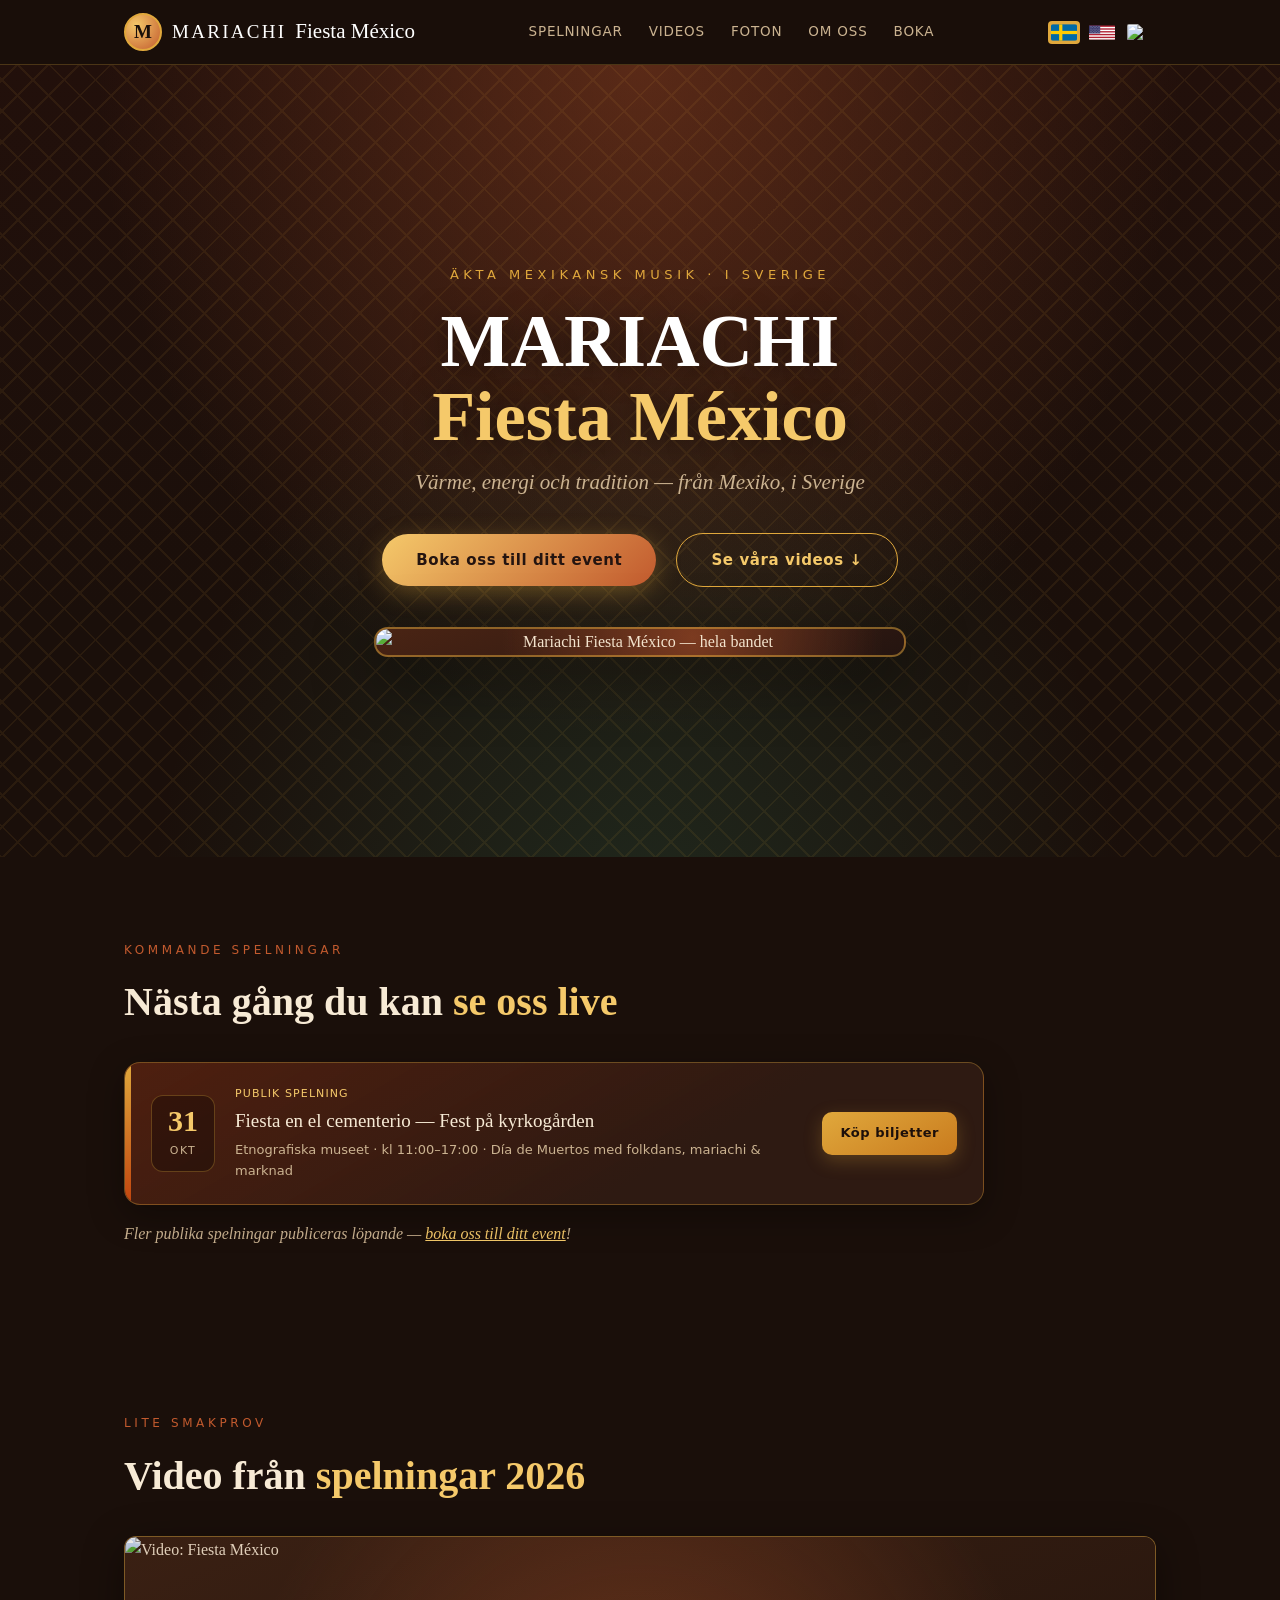
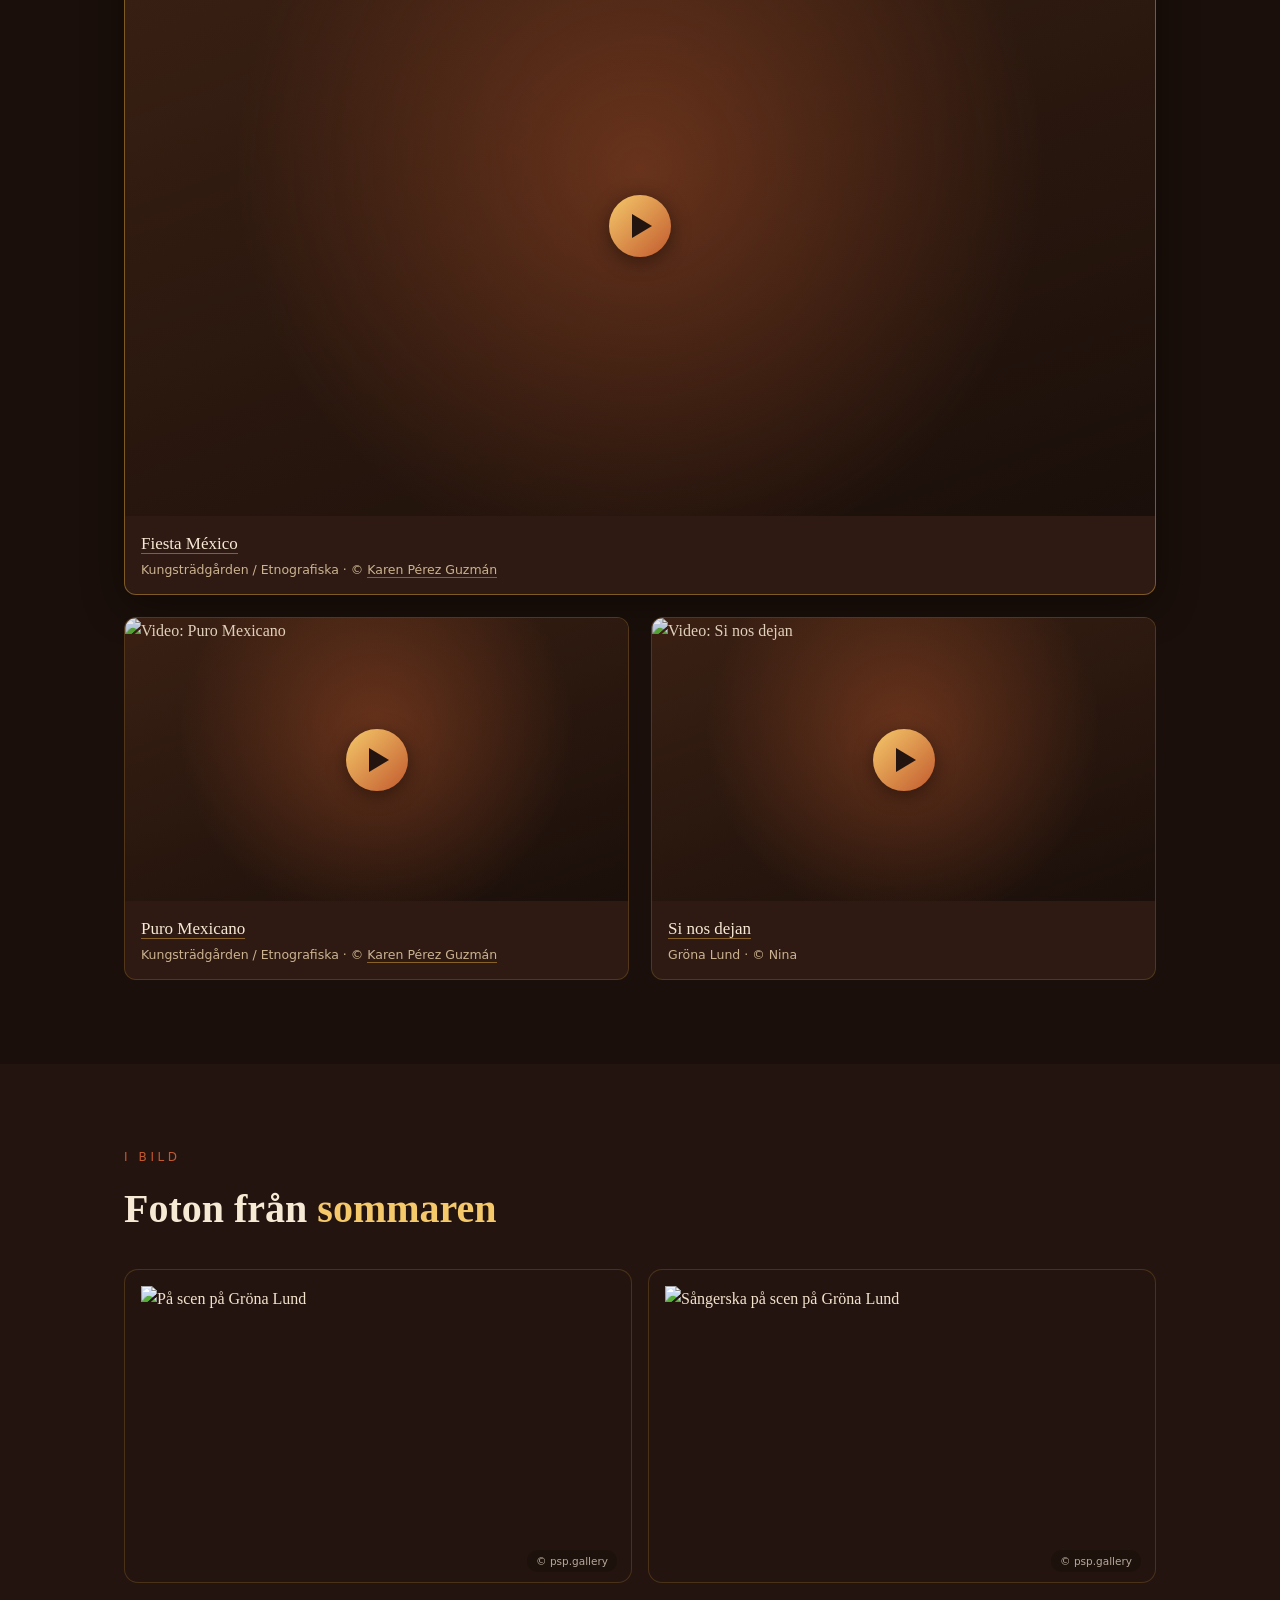
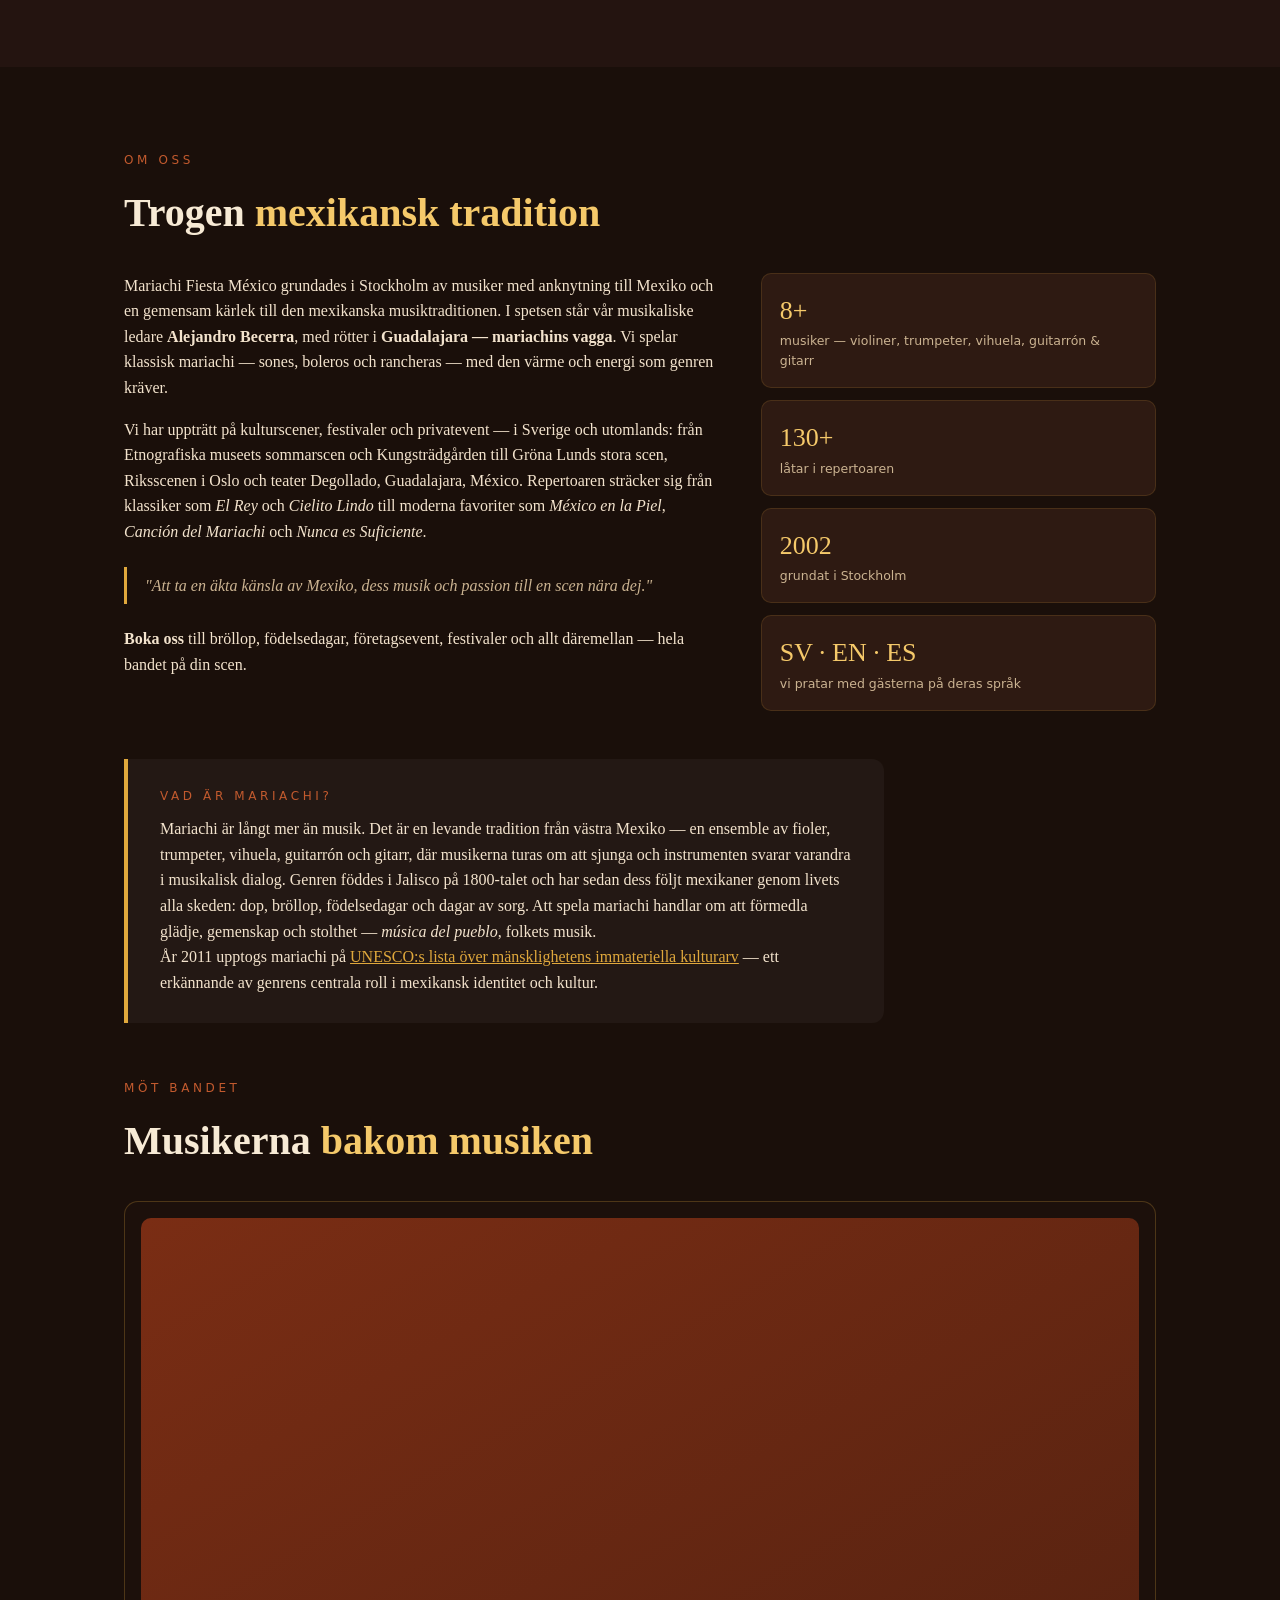
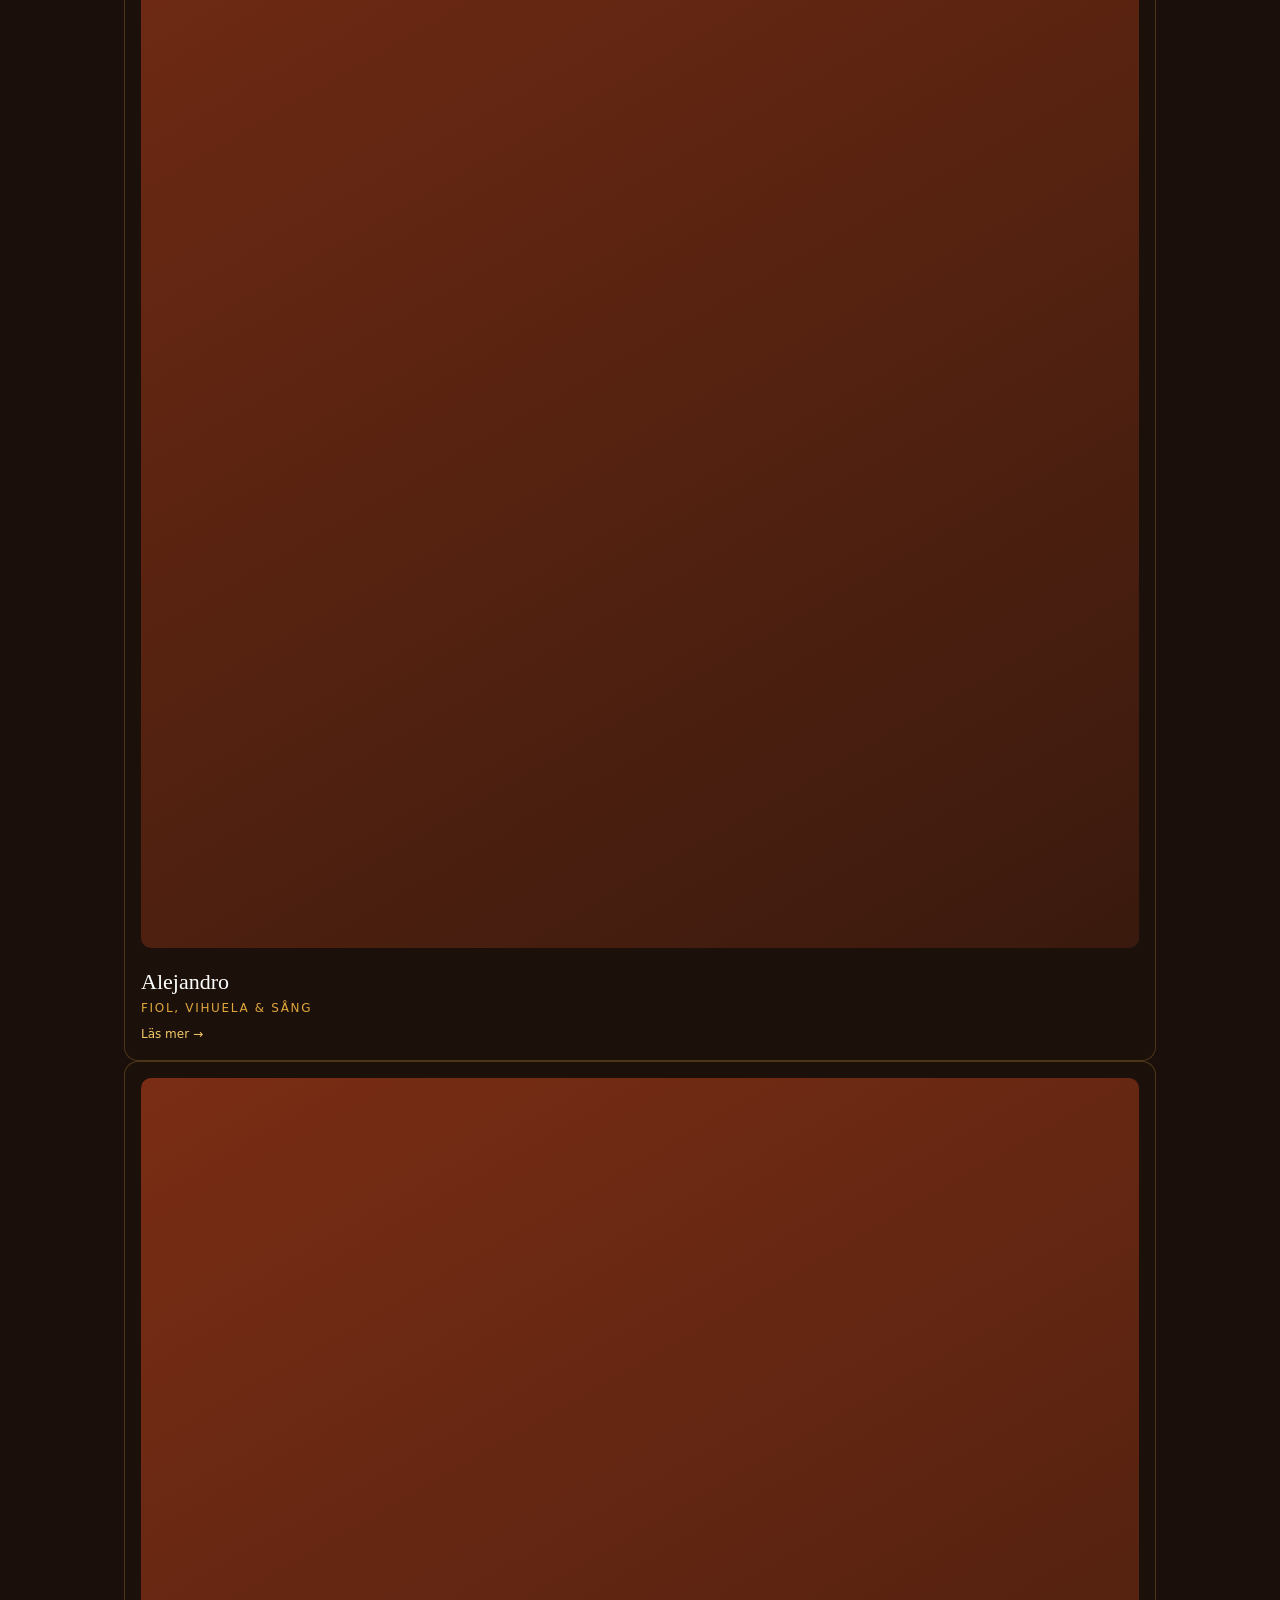
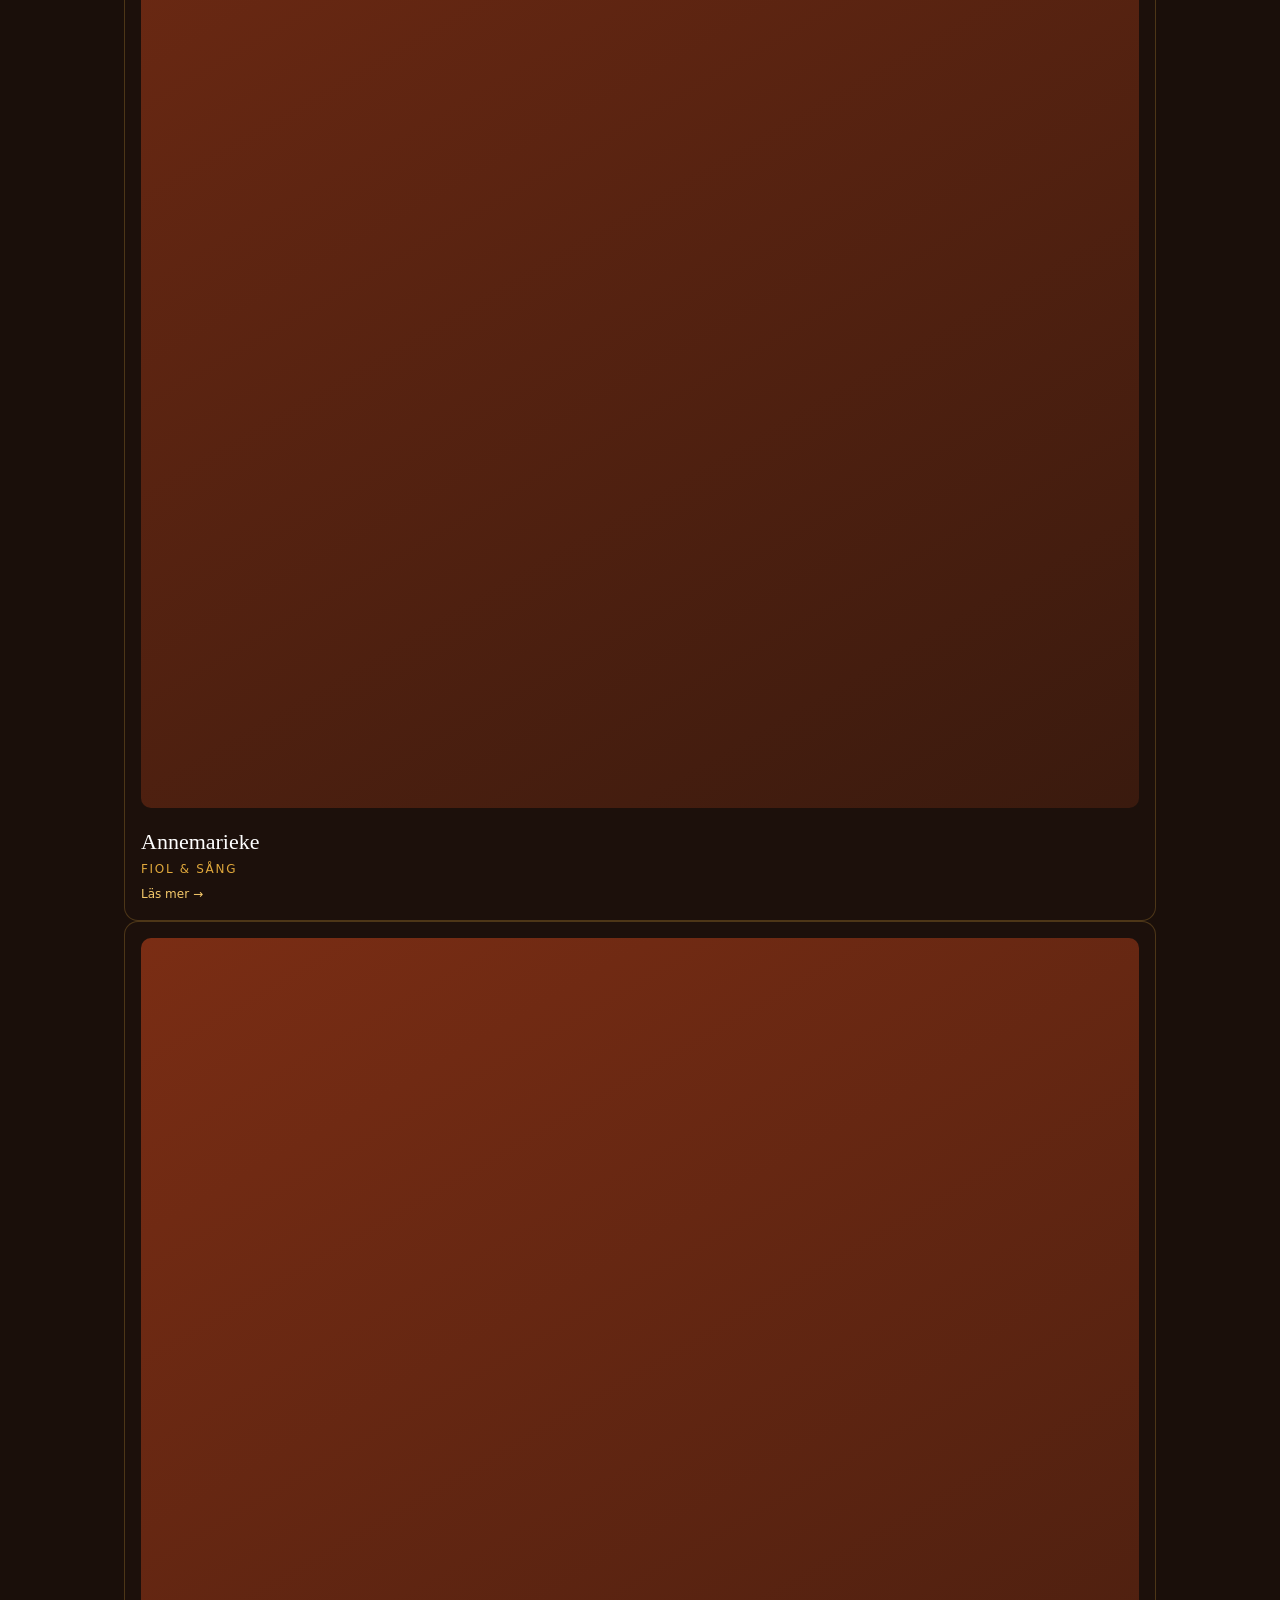
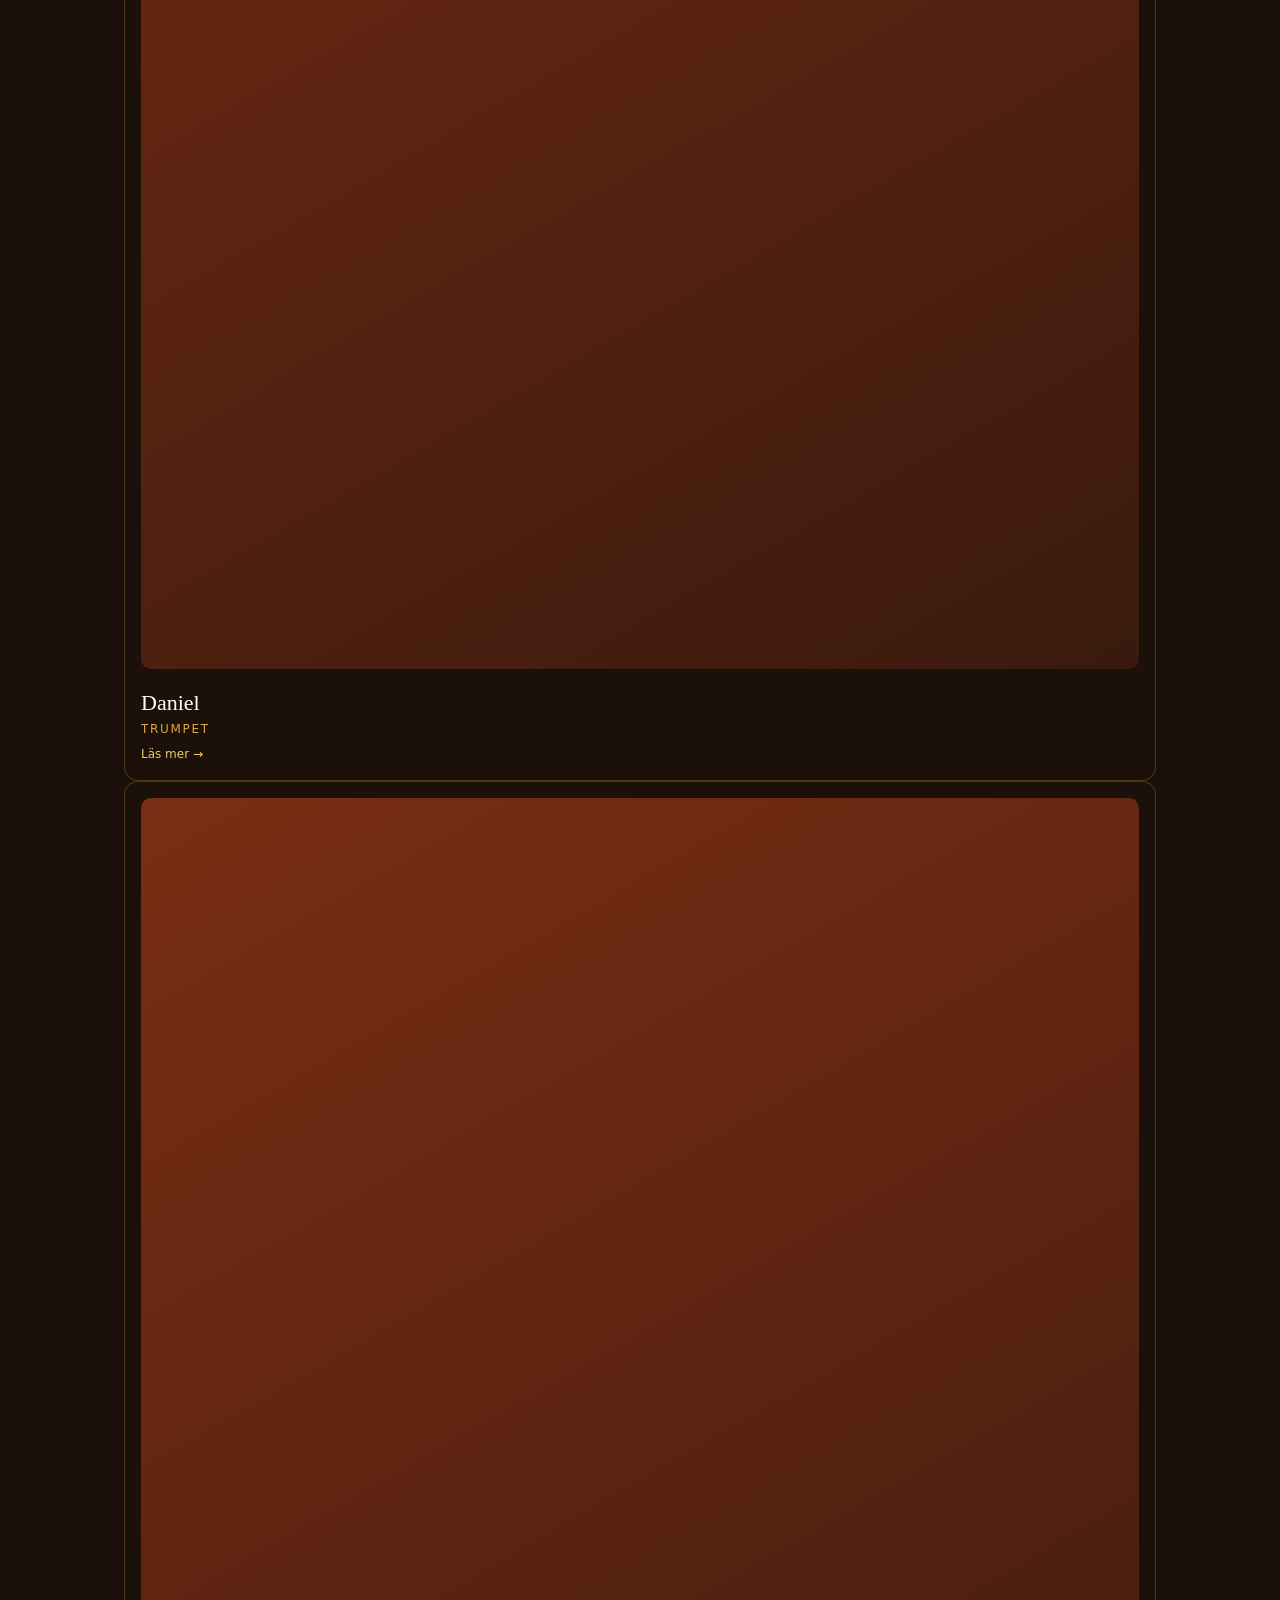
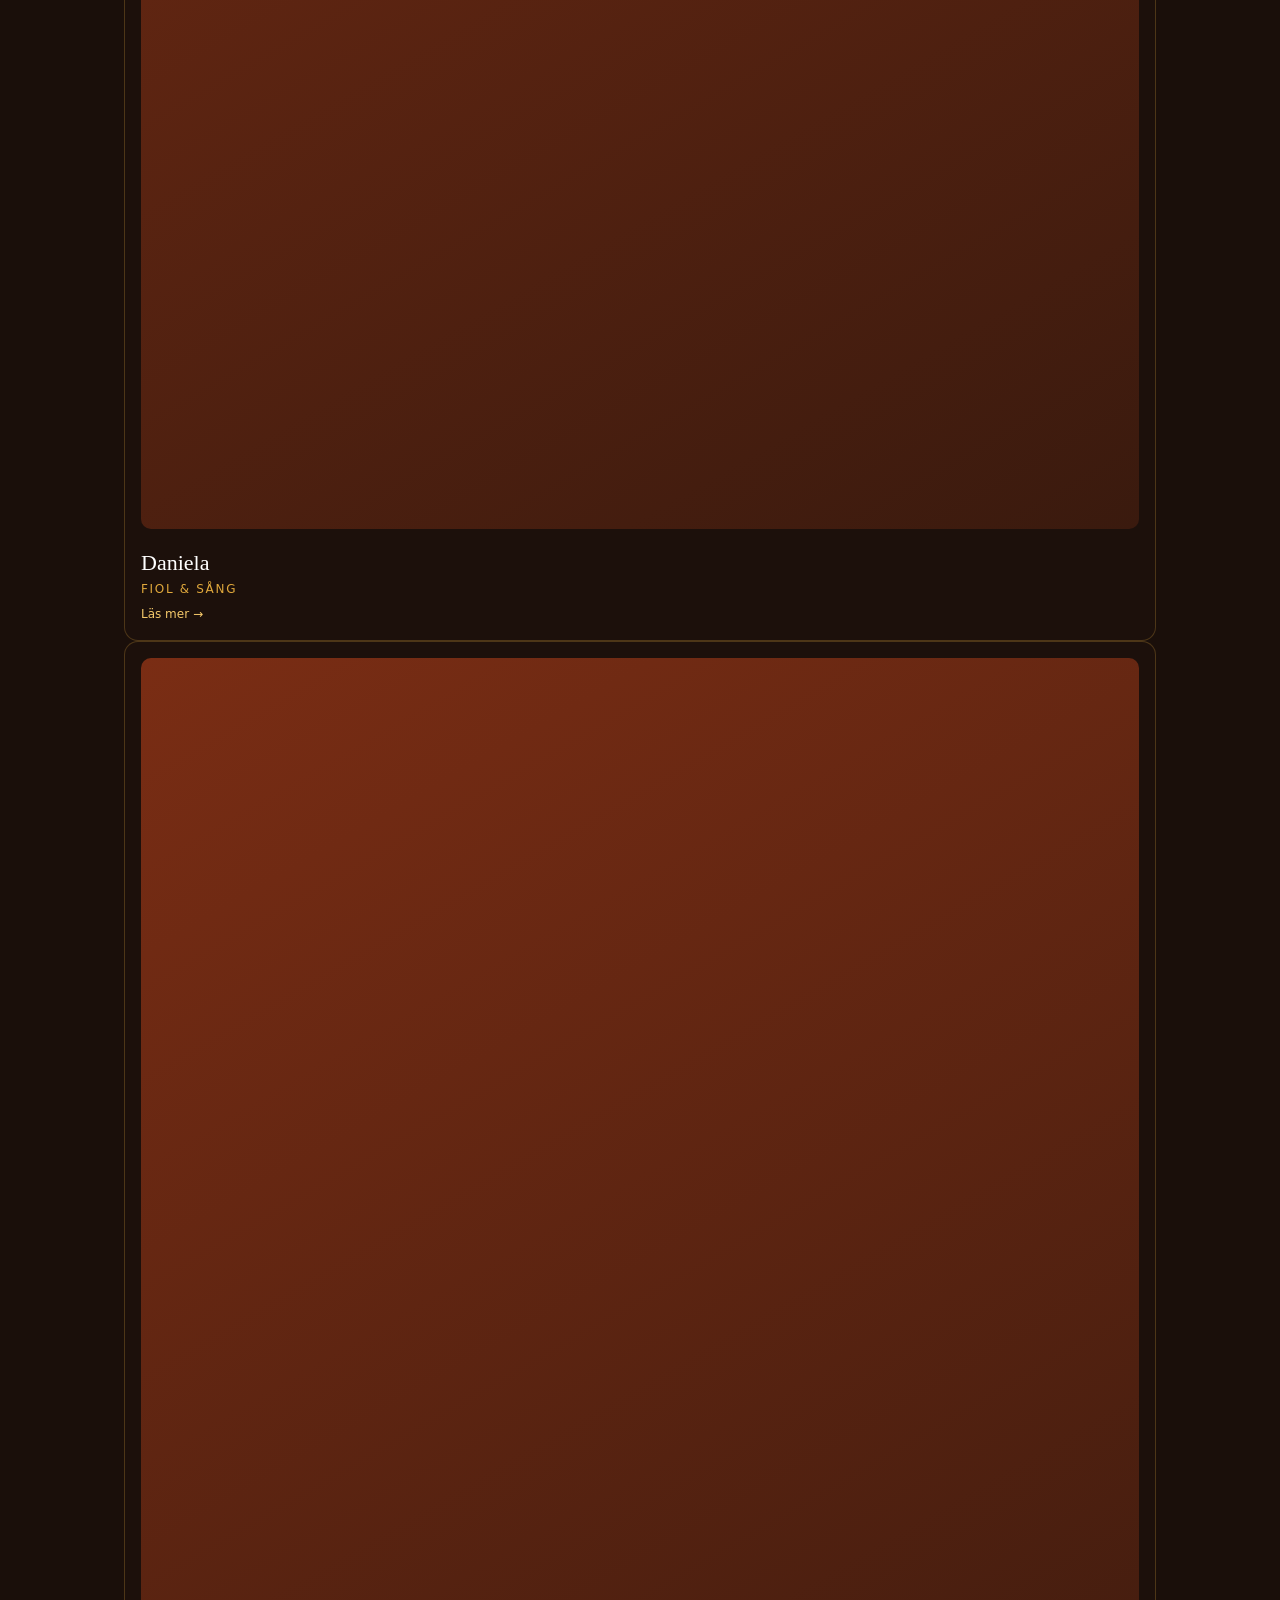
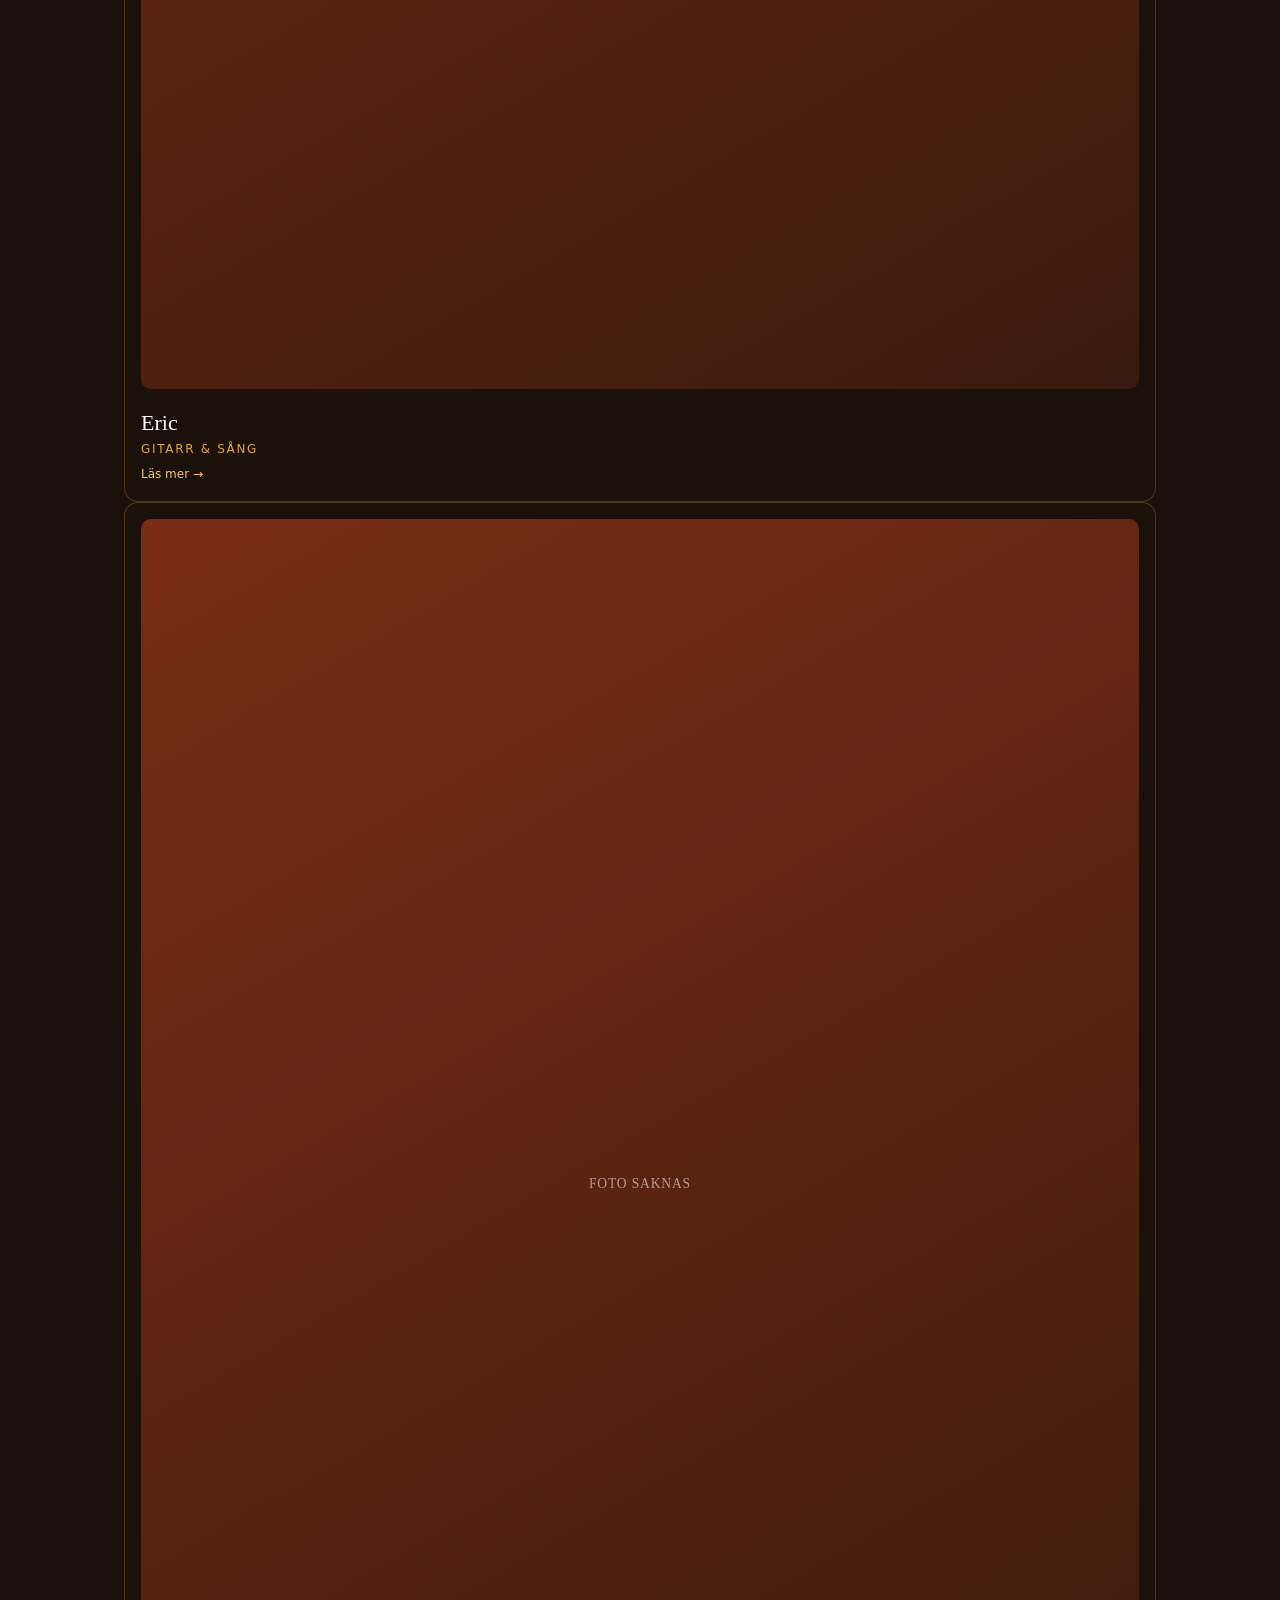
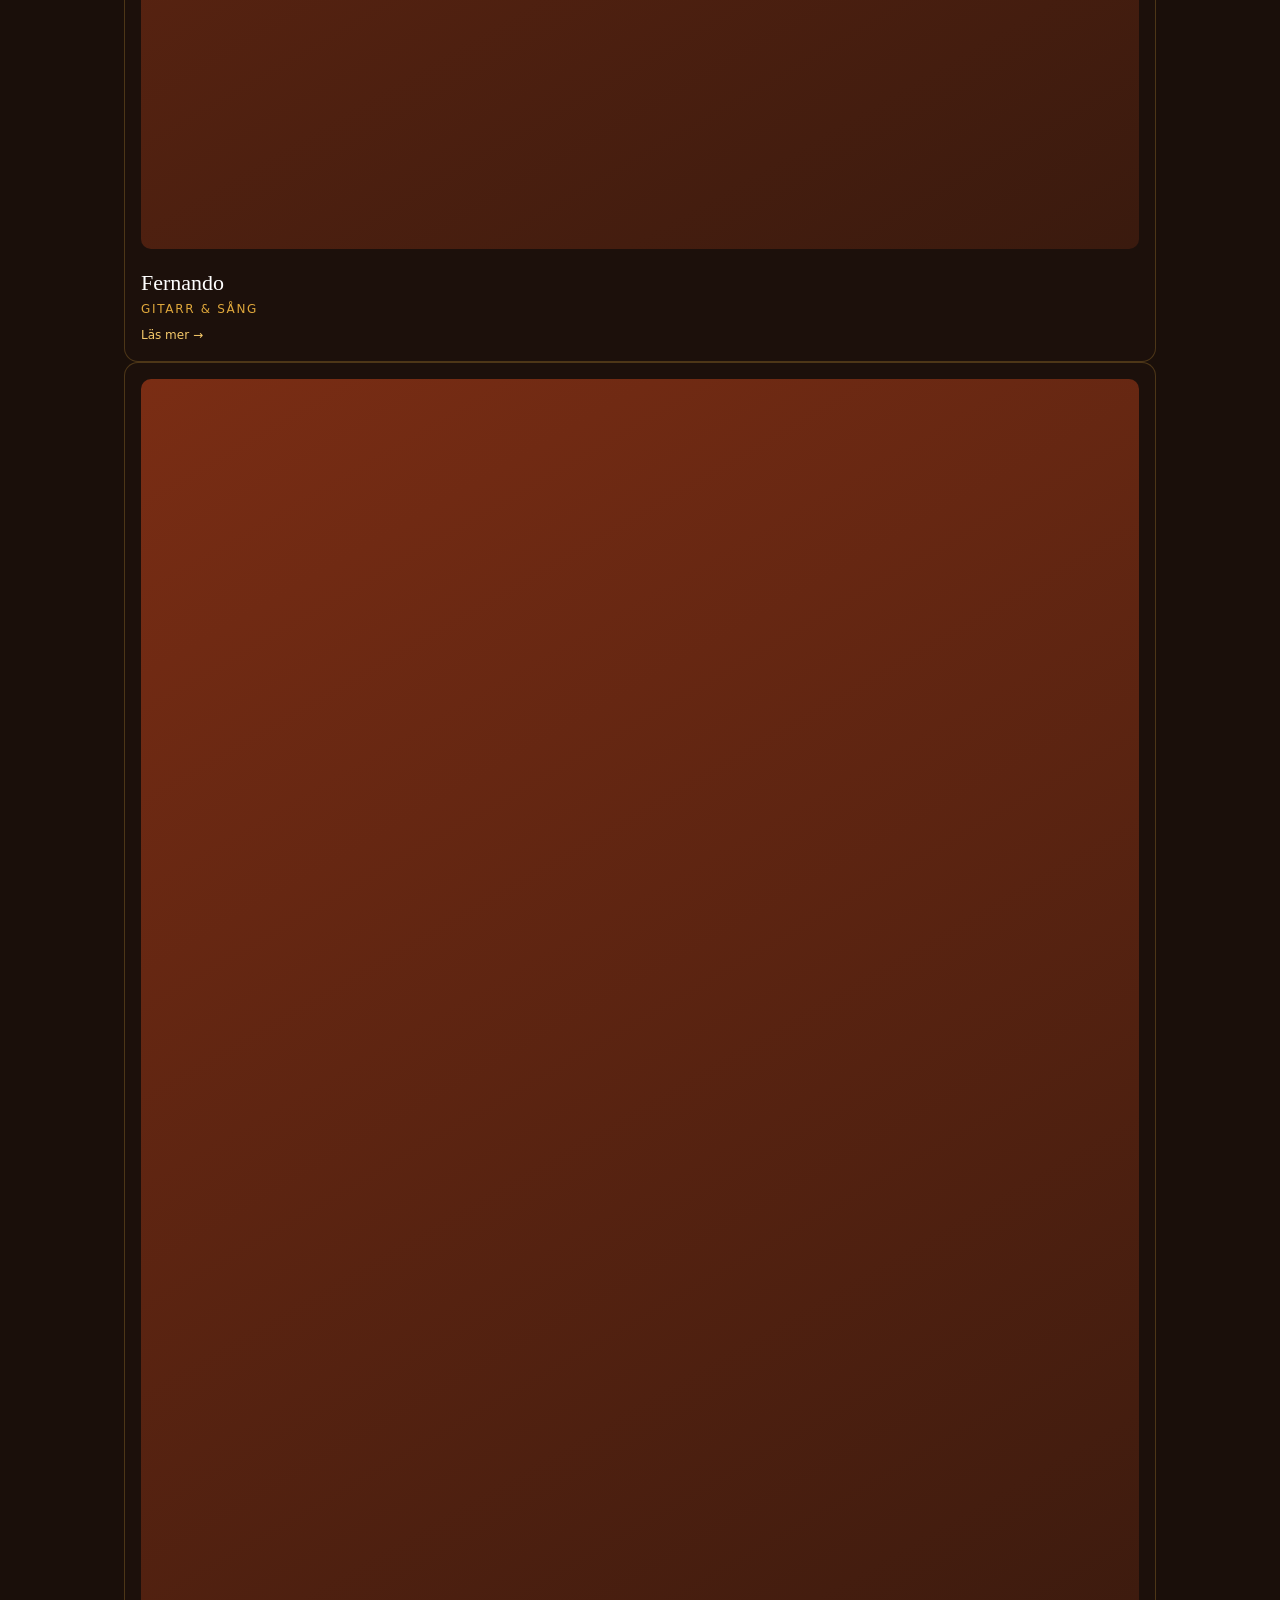
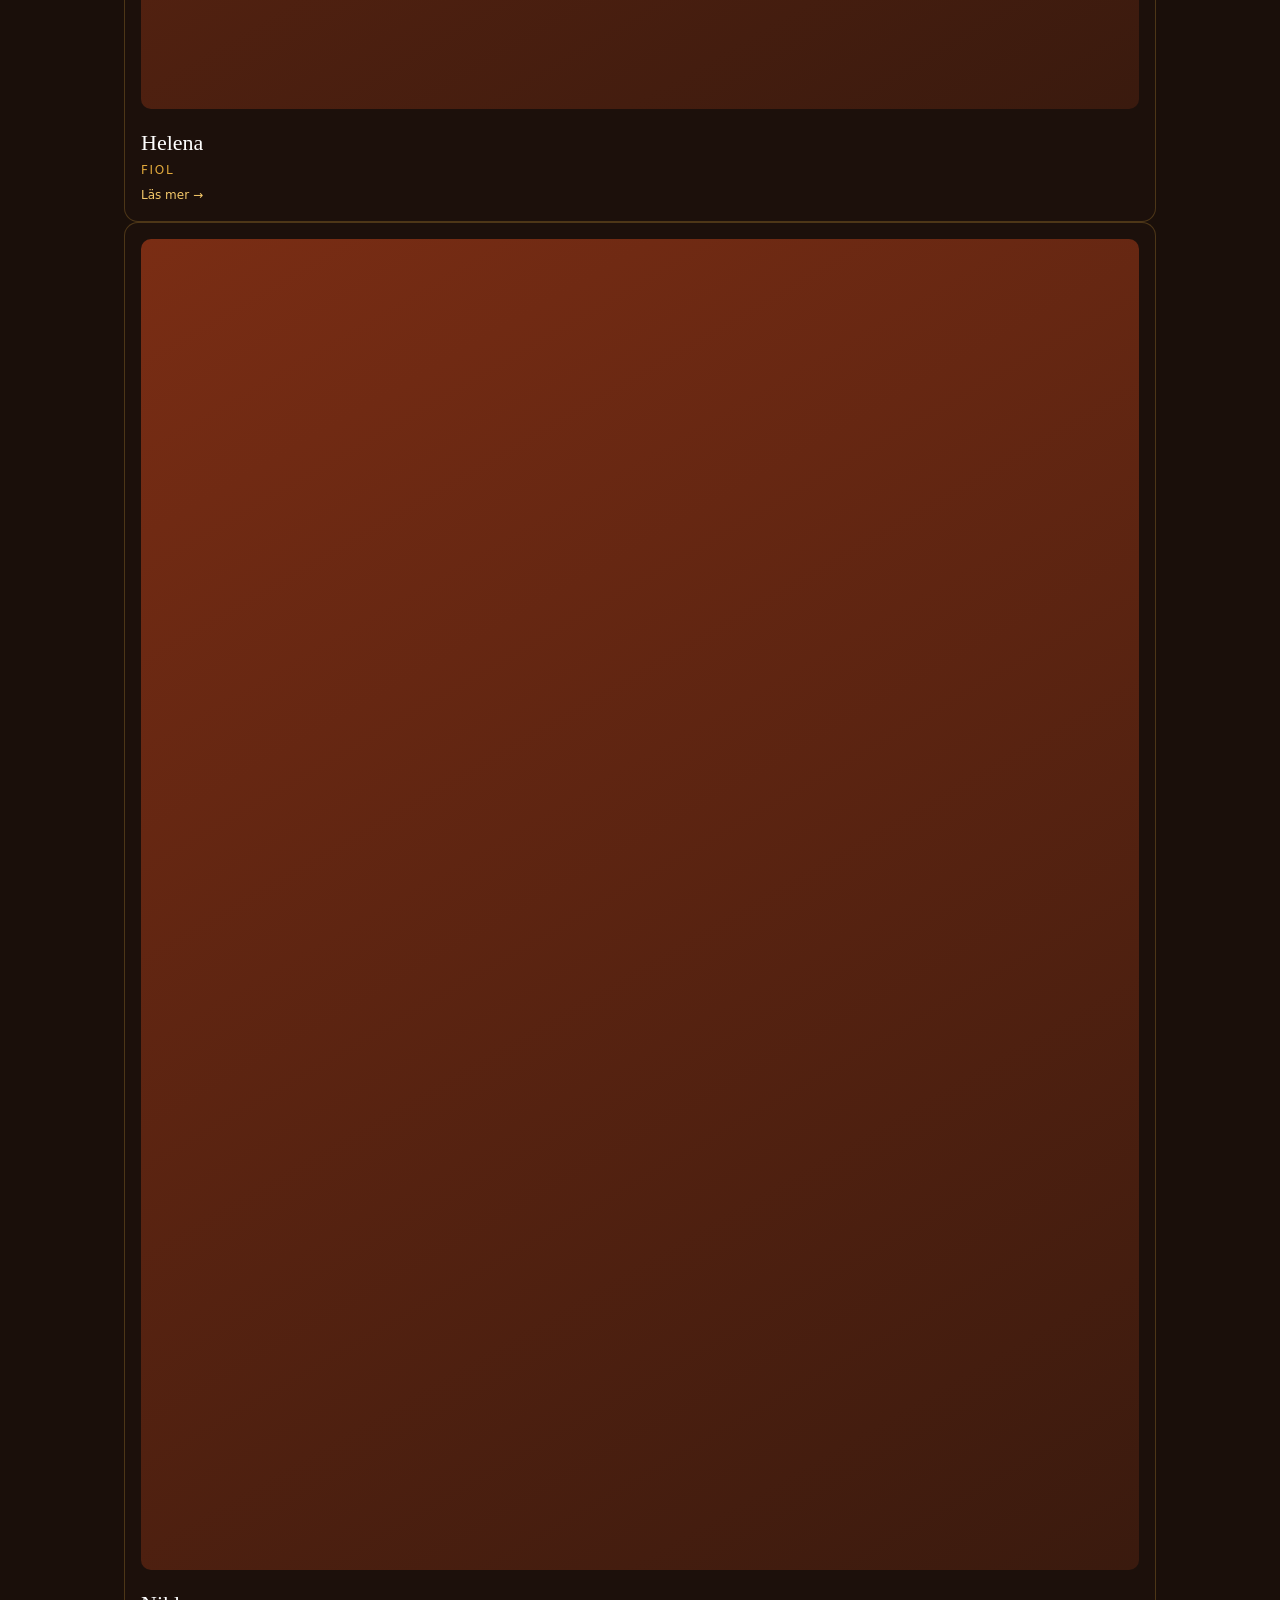
==== hybrid/index.html @ ab8d22fc "Add files via upload" ====
<!doctype html>
<html lang="sv">
<head>
<meta charset="UTF-8" />
<meta name="viewport" content="width=device-width, initial-scale=1.0" />
<title>Mariachi Fiesta México — Äkta mexikansk musik i Sverige</title>
<meta name="description" content="Mariachi Fiesta México — Stockholms mariachiband. Boka oss till bröllop, event och fest, eller se våra kommande spelningar." />
<link rel="stylesheet" href="style.css" />
</head>
<body>

<div class="topbar">
  <div class="maxw">
    <div class="brand">
      <!-- Riktig logga: Logo_Transparent.png (transparent bakgrund, bred) -->
      <img src="Logo_Transparent.png" alt="Mariachi Fiesta México" style="height:52px;" onerror="this.style.display='none';document.getElementById('brand-fallback').style.display='flex';" />
      <div id="brand-fallback" style="display:none;align-items:center;gap:10px;">
        <div class="brand-mark">M</div>
        <div class="brand-name">MARIACHI <b>Fiesta México</b></div>
      </div>
    </div>
    <nav>
      <a href="#spelningar" data-i18n="nav-gigs">Spelningar</a>
      <a href="#videos" data-i18n="nav-videos">Videos</a>
      <a href="#foton" data-i18n="nav-photos">Foton</a>
      <a href="#om-oss" data-i18n="nav-about">Om oss</a>
      <a href="#boka" data-i18n="nav-book">Boka</a>
    </nav>
    <div class="lang" style="gap:6px;" title="Svenska / English / Español">
      <span class="active" data-lang="sv" style="display:inline-flex;padding:3px;border-radius:4px;">
        <svg width="26" height="17" viewBox="0 0 1600 1000" style="border-radius:2px;display:block;"><rect width="1600" height="1000" fill="#006AA7"/><rect x="500" width="200" height="1000" fill="#FECC02"/><rect y="400" width="1600" height="200" fill="#FECC02"/></svg>
      </span><span data-lang="en" style="display:inline-flex;padding:3px;border-radius:4px;">
        <svg width="26" height="17" viewBox="0 0 1300 700" style="border-radius:2px;display:block;">
          <rect width="1300" height="700" fill="#B22234"/>
          <g fill="#fff"><rect y="70" width="1300" height="70"/><rect y="210" width="1300" height="70"/><rect y="350" width="1300" height="70"/><rect y="490" width="1300" height="70"/><rect y="630" width="1300" height="70"/></g>
          <rect width="560" height="400" fill="#3C3B6E"/>
          <g fill="#fff">
            <circle cx="60" cy="50" r="13"/><circle cx="140" cy="50" r="13"/><circle cx="220" cy="50" r="13"/><circle cx="300" cy="50" r="13"/><circle cx="380" cy="50" r="13"/><circle cx="460" cy="50" r="13"/><circle cx="540" cy="50" r="13"/>
            <circle cx="100" cy="110" r="13"/><circle cx="180" cy="110" r="13"/><circle cx="260" cy="110" r="13"/><circle cx="340" cy="110" r="13"/><circle cx="420" cy="110" r="13"/><circle cx="500" cy="110" r="13"/>
            <circle cx="60" cy="170" r="13"/><circle cx="140" cy="170" r="13"/><circle cx="220" cy="170" r="13"/><circle cx="300" cy="170" r="13"/><circle cx="380" cy="170" r="13"/><circle cx="460" cy="170" r="13"/><circle cx="540" cy="170" r="13"/>
            <circle cx="100" cy="230" r="13"/><circle cx="180" cy="230" r="13"/><circle cx="260" cy="230" r="13"/><circle cx="340" cy="230" r="13"/><circle cx="420" cy="230" r="13"/><circle cx="500" cy="230" r="13"/>
            <circle cx="60" cy="290" r="13"/><circle cx="140" cy="290" r="13"/><circle cx="220" cy="290" r="13"/><circle cx="300" cy="290" r="13"/><circle cx="380" cy="290" r="13"/><circle cx="460" cy="290" r="13"/><circle cx="540" cy="290" r="13"/>
            <circle cx="100" cy="350" r="13"/><circle cx="180" cy="350" r="13"/><circle cx="260" cy="350" r="13"/><circle cx="340" cy="350" r="13"/><circle cx="420" cy="350" r="13"/><circle cx="500" cy="350" r="13"/>
          </g>
        </svg>
      </span><span data-lang="es" style="display:inline-flex;padding:3px;border-radius:4px;">
        <img src="https://flagcdn.com/mx.svg" alt="Español" width="26" height="17" style="border-radius:2px;display:block;object-fit:cover;" />
      </span>
    </div>
  </div>
</div>



<header class="hero">
  <div class="hero-pattern"></div>
  <div class="hero-inner">
    <div class="hero-kicker" data-i18n="hero-kicker">Äkta mexikansk musik · i Sverige</div>
    <h1 style="line-height:1;">
      <img src="Logo_Transparent.png" alt="Mariachi Fiesta México" style="width:min(560px,90vw);height:auto;display:block;margin:0 auto;" onerror="this.style.display='none';document.getElementById('h1-fallback').style.display='block';" />
      <span id="h1-fallback" style="display:none;">MARIACHI<br /><em>Fiesta México</em></span>
    </h1>
    <p class="hero-sub" data-i18n="hero-sub">Värme, energi och tradition — från Mexiko, i Sverige</p>
    <a class="btn btn-primary" href="#boka" data-i18n="btn-book">Boka oss till ditt event</a>
    <a class="btn btn-ghost" href="#videos" data-i18n="btn-videos">Se våra videos ↓</a>
    <div class="hero-photo">
      <img src="Hero.jpg" alt="Mariachi Fiesta México — hela bandet" style="width:100%;height:auto;object-fit:contain;" />
    </div>
  </div>
</header>

<section id="spelningar">
  <div class="maxw">
    <div class="sec-kicker" data-i18n="gigs-kicker">Kommande spelningar</div>
    <h2 data-i18n="gigs-h2">Nästa gång du kan <em>se oss live</em></h2>

    <!-- Fallback: visas tills API-feeden (gigs.json) är på plats, och om den ej kan hämtas -->
    <div class="gig-list" id="gig-list-fallback">
      <div class="gig">
        <div class="gig-date"><b>31</b><span data-i18n="gig-month">OKT</span></div>
        <div class="gig-info">
          <div class="gig-tag" data-i18n="gig-tag">Publik spelning</div>
          <div class="t" data-i18n="gig-t">Fiesta en el cementerio — Fest på kyrkogården</div>
          <div class="d" data-i18n="gig-d">Etnografiska museet · kl 11:00–17:00 · Día de Muertos med folkdans, mariachi &amp; marknad</div>
        </div>
        <a class="gig-cta" href="https://www.etnografiskamuseet.se/kalendarium/program/de-dodas-dag2/2026-10-31/" target="_blank" rel="noopener" data-i18n="gig-tickets">Köp biljetter</a>
      </div>
      <div class="gig-empty" data-i18n="gig-empty">Fler publika spelningar publiceras löpande — <a href="#boka">boka oss till ditt event</a>!</div>
    </div>

    <!-- Renderas från gigs.json (Group Planner-API) när feeden finns -->
    <div class="gig-list" id="gig-list" style="display:none;"></div>

    <p id="gig-note" data-i18n="gig-note" style="display:none;"></p>
  </div>
</section>

<section id="videos">
  <div class="maxw">
    <div class="sec-kicker" data-i18n="videos-kicker">Lite smakprov</div>
    <h2 data-i18n="videos-h2">Video från <em>spelningar 2026</em></h2>
    <div class="video-grid">
      <div class="video-card video-hero">
        <a class="video-link" href="https://youtu.be/_LXjcF9zYGg" target="_blank" rel="noopener">
        <div class="video-thumb">
          <img src="https://i.ytimg.com/vi/_LXjcF9zYGg/maxresdefault.jpg" onerror="this.onerror=null;this.src='https://i.ytimg.com/vi/_LXjcF9zYGg/sddefault.jpg';" alt="Video: Fiesta México" />
          <div class="play-btn"></div>
        </div>
        </a>
        <div class="video-meta">
          <div class="t"><a href="https://youtu.be/_LXjcF9zYGg" target="_blank" rel="noopener" style="color:inherit;text-decoration:none;border-bottom:1px solid rgba(224,168,60,0.5);">Fiesta México</a></div>
          <div class="d" data-i18n="v1-d">Kungsträdgården / Etnografiska · © <a href="https://www.1-way-ticket.com/clients" target="_blank" rel="noopener" style="color:inherit;border-bottom:1px solid rgba(224,168,60,0.5);text-decoration:none;">Karen Pérez Guzmán</a></div>
        </div>
      </div>
      <div class="video-row">
      <div class="video-card">
        <a class="video-link" href="https://youtu.be/UukI89bmkYo" target="_blank" rel="noopener">
        <div class="video-thumb">
          <img src="https://i.ytimg.com/vi/UukI89bmkYo/maxresdefault.jpg" onerror="this.onerror=null;this.src='https://i.ytimg.com/vi/UukI89bmkYo/sddefault.jpg';" alt="Video: Puro Mexicano" />
          <div class="play-btn"></div>
        </div>
        </a>
        <div class="video-meta">
          <div class="t"><a href="https://youtu.be/UukI89bmkYo" target="_blank" rel="noopener" style="color:inherit;text-decoration:none;border-bottom:1px solid rgba(224,168,60,0.5);">Puro Mexicano</a></div>
          <div class="d" data-i18n="v2-d">Kungsträdgården / Etnografiska · © <a href="https://www.1-way-ticket.com/clients" target="_blank" rel="noopener" style="color:inherit;border-bottom:1px solid rgba(224,168,60,0.5);text-decoration:none;">Karen Pérez Guzmán</a></div>
        </div>
      </div>
      <div class="video-card">
        <a class="video-link" href="https://youtube.com/shorts/wAbfipdLSX0" target="_blank" rel="noopener">
        <div class="video-thumb">
          <img src="https://i.ytimg.com/vi/wAbfipdLSX0/maxresdefault.jpg" onerror="this.onerror=null;this.src='https://i.ytimg.com/vi/wAbfipdLSX0/sddefault.jpg';" alt="Video: Si nos dejan" />
          <div class="play-btn"></div>
        </div>
        </a>
        <div class="video-meta">
          <div class="t"><a href="https://youtube.com/shorts/wAbfipdLSX0" target="_blank" rel="noopener" style="color:inherit;text-decoration:none;border-bottom:1px solid rgba(224,168,60,0.5);">Si nos dejan</a></div>
          <div class="d" data-i18n="v3-d">Gröna Lund · © Nina</div>
        </div>
      </div>
      </div>
    </div>
  </div>
</section>

<section id="foton" class="alt-bg">
  <div class="maxw">
    <div class="sec-kicker" data-i18n="photos-kicker">I bild</div>
    <h2 data-i18n="photos-h2">Foton från <em>sommaren</em></h2>
    <div class="gallery" style="display:flex;flex-wrap:wrap;gap:16px;justify-content:center;align-items:stretch;">
      <div class="ph" style="position:relative;flex:1 1 320px;min-width:0;overflow:hidden;border-radius:14px;background:#241410;">
        <img src="grona-lund.jpg" alt="På scen på Gröna Lund" style="width:100%;height:100%;min-height:280px;object-fit:cover;display:block;" />
        <span class="credit">© psp.gallery</span>
      </div>
      <div class="ph" style="position:relative;flex:1 1 320px;min-width:0;overflow:hidden;border-radius:14px;background:#241410;">
        <img src="grona-lund2.jpg" alt="Sångerska på scen på Gröna Lund" style="width:100%;height:100%;min-height:280px;object-fit:cover;display:block;" />
        <span class="credit">© psp.gallery</span>
      </div>
    </div>
  </div>
</section>

<section id="om-oss">
  <div class="maxw">
    <div class="sec-kicker" data-i18n="about-kicker">Om oss</div>
    <h2 data-i18n="about-h2">Trogen <em>mexikansk tradition</em></h2>
    <div class="bio">
      <div>
        <p data-i18n="bio-p1">Mariachi Fiesta México grundades i Stockholm av musiker med anknytning till Mexiko och en gemensam kärlek till den mexikanska musiktraditionen. I spetsen står vår musikaliske ledare <b>Alejandro Becerra</b>, med rötter i <b>Guadalajara — mariachins vagga</b>. Vi spelar klassisk mariachi — sones, boleros och rancheras — med den värme och energi som genren kräver.</p>
        <p data-i18n="bio-p2">Vi har uppträtt på kulturscener, festivaler och privatevent — i Sverige och utomlands: från Etnografiska museets sommarscen och Kungsträdgården till Gröna Lunds stora scen, Riksscenen i Oslo och teater Degollado, Guadalajara, México. Repertoaren sträcker sig från klassiker som <i>El Rey</i> och <i>Cielito Lindo</i> till moderna favoriter som <i>México en la Piel</i>, <i>Canción del Mariachi</i> och <i>Nunca es Suficiente</i>.</p>
        <div class="quote" data-i18n="quote">"Att ta en äkta känsla av Mexiko, dess musik och passion till en scen nära dej."</div>
        <p data-i18n="bio-p3"><b>Boka oss</b> till bröllop, födelsedagar, företagsevent, festivaler och allt däremellan — hela bandet på din scen.</p>
      </div>
      <div class="bio-facts">
        <div class="fact"><div class="n">8+</div><div class="l" data-i18n="fact-1">musiker — violiner, trumpeter, vihuela, guitarrón & gitarr</div></div>
        <div class="fact"><div class="n">130+</div><div class="l" data-i18n="fact-2">låtar i repertoaren</div></div>
        <div class="fact"><div class="n">2002</div><div class="l" data-i18n="fact-3">grundat i Stockholm</div></div>
        <div class="fact"><div class="n">SV · EN · ES</div><div class="l" data-i18n="fact-4">vi pratar med gästerna på deras språk</div></div>
      </div>
    </div>

    <div style="margin-top:48px;padding:28px 32px;border-left:4px solid var(--gold);background:rgba(255,255,255,.04);border-radius:0 12px 12px 0;max-width:760px;">
      <div class="sec-kicker" data-i18n="genre-kicker">Vad är mariachi?</div>
      <p data-i18n="genre-p1">Mariachi är långt mer än musik. Det är en levande tradition från västra Mexiko — en ensemble av fioler, trumpeter, vihuela, guitarrón och gitarr, där musikerna turas om att sjunga och instrumenten svarar varandra i musikalisk dialog. Genren föddes i Jalisco på 1800-talet och har sedan dess följt mexikaner genom livets alla skeden: dop, bröllop, födelsedagar och dagar av sorg. Att spela mariachi handlar om att förmedla glädje, gemenskap och stolthet — <i>música del pueblo</i>, folkets musik.</p>
      <p data-i18n="genre-p2">År 2011 upptogs mariachi på <a href="https://ich.unesco.org/en/RL/mariachi-string-music-song-and-trumpet-00599" target="_blank" rel="noopener" style="color:var(--gold);text-decoration:underline;">UNESCO:s lista över mänsklighetens immateriella kulturarv</a> — ett erkännande av genrens centrala roll i mexikansk identitet och kultur.</p>
    </div>

    <div class="sec-kicker" data-i18n="band-kicker" style="margin-top:56px;">Möt bandet</div>
    <h2 data-i18n="band-h2">Musikerna <em>bakom musiken</em></h2>
          <div class="member-card">
        <a href="medlem.html?n=alejandro" style="text-decoration:none;color:inherit;display:block;">
        <div class="member-photo">
          <img src="Alejandro.jpg" alt="Alejandro — fiol, vihuela och sång" loading="lazy" onerror="this.replaceWith(Object.assign(document.createElement('div'),{className:'member-ph',style:'aspect-ratio:3/4;background:linear-gradient(150deg,#7a2d14,#3a1a0e);'}));" />
        </div>        </a>
        <a href="medlem.html?n=alejandro" style="text-decoration:none;color:inherit;">
          <div class="member-name">Alejandro</div>
          <div class="member-role" data-i18n="m-alejandro-role">Fiol, vihuela &amp; sång</div>
          <div style="font-family:system-ui,sans-serif;font-size:12px;color:var(--gold-bright);margin-top:6px;" data-i18n="member-more">Läs mer →</div>
        </a>
      </div>
      <div class="member-card">
        <a href="medlem.html?n=annemarieke" style="text-decoration:none;color:inherit;display:block;">
        <div class="member-photo">
          <img src="Annemarieke.jpg" alt="Annemarieke" loading="lazy" onerror="this.replaceWith(Object.assign(document.createElement('div'),{className:'member-ph',style:'aspect-ratio:3/4;background:linear-gradient(150deg,#7a2d14,#3a1a0e);'}));" />
        </div>        </a>
        <a href="medlem.html?n=annemarieke" style="text-decoration:none;color:inherit;">
          <div class="member-name">Annemarieke</div>
          <div class="member-role" data-i18n="m-annemarieke-role">Fiol &amp; sång</div>
          <div style="font-family:system-ui,sans-serif;font-size:12px;color:var(--gold-bright);margin-top:6px;" data-i18n="member-more">Läs mer →</div>
        </a>
      </div>
      <div class="member-card">
        <a href="medlem.html?n=daniel" style="text-decoration:none;color:inherit;display:block;">
        <div class="member-photo">
          <img src="Daniel.jpg" alt="Daniel — guitarrón" loading="lazy" onerror="this.replaceWith(Object.assign(document.createElement('div'),{className:'member-ph',style:'aspect-ratio:3/4;background:linear-gradient(150deg,#7a2d14,#3a1a0e);'}));" />
        </div>        </a>
        <a href="medlem.html?n=daniel" style="text-decoration:none;color:inherit;">
          <div class="member-name">Daniel</div>
          <div class="member-role" data-i18n="m-daniel-role">Trumpet</div>
          <div style="font-family:system-ui,sans-serif;font-size:12px;color:var(--gold-bright);margin-top:6px;" data-i18n="member-more">Läs mer →</div>
        </a>
      </div>
      <div class="member-card">
        <a href="medlem.html?n=daniela" style="text-decoration:none;color:inherit;display:block;">
        <div class="member-photo">
          <img src="Daniela.jpg" alt="Daniela" loading="lazy" onerror="this.replaceWith(Object.assign(document.createElement('div'),{className:'member-ph',style:'aspect-ratio:3/4;background:linear-gradient(150deg,#7a2d14,#3a1a0e);'}));" />
        </div>        </a>
        <a href="medlem.html?n=daniela" style="text-decoration:none;color:inherit;">
          <div class="member-name">Daniela</div>
          <div class="member-role" data-i18n="m-daniela-role">Fiol &amp; sång</div>
          <div style="font-family:system-ui,sans-serif;font-size:12px;color:var(--gold-bright);margin-top:6px;" data-i18n="member-more">Läs mer →</div>
        </a>
      </div>
      <div class="member-card">
        <a href="medlem.html?n=eric" style="text-decoration:none;color:inherit;display:block;">
        <div class="member-photo">
          <img src="Eric.jpg" alt="Eric" loading="lazy" onerror="this.replaceWith(Object.assign(document.createElement('div'),{className:'member-ph',style:'aspect-ratio:3/4;background:linear-gradient(150deg,#7a2d14,#3a1a0e);'}));" />
        </div>        </a>
        <a href="medlem.html?n=eric" style="text-decoration:none;color:inherit;">
          <div class="member-name">Eric</div>
          <div class="member-role" data-i18n="m-eric-role">Gitarr &amp; sång</div>
          <div style="font-family:system-ui,sans-serif;font-size:12px;color:var(--gold-bright);margin-top:6px;" data-i18n="member-more">Läs mer →</div>
        </a>
      </div>
      <div class="member-card">
        <a href="medlem.html?n=fernando" style="text-decoration:none;color:inherit;display:block;">
        <div class="member-photo">
          <div class="member-ph" style="aspect-ratio:3/4;background:linear-gradient(150deg,#7a2d14,#3a1a0e);display:flex;align-items:center;justify-content:center;">
            <span style="color:rgba(255,255,255,.55);font-size:.85rem;letter-spacing:.06em;text-transform:uppercase;" data-i18n="m-fernando-photo">foto saknas</span>
          </div>
        </div>        </a>
        <a href="medlem.html?n=fernando" style="text-decoration:none;color:inherit;">
          <div class="member-name">Fernando</div>
          <div class="member-role" data-i18n="m-fernando-role">Gitarr &amp; sång</div>
          <div style="font-family:system-ui,sans-serif;font-size:12px;color:var(--gold-bright);margin-top:6px;" data-i18n="member-more">Läs mer →</div>
        </a>
      </div>
      <div class="member-card">
        <a href="medlem.html?n=helena" style="text-decoration:none;color:inherit;display:block;">
        <div class="member-photo">
          <img src="Helena.jpg" alt="Helena" loading="lazy" onerror="this.replaceWith(Object.assign(document.createElement('div'),{className:'member-ph',style:'aspect-ratio:3/4;background:linear-gradient(150deg,#7a2d14,#3a1a0e);'}));" />
        </div>        </a>
        <a href="medlem.html?n=helena" style="text-decoration:none;color:inherit;">
          <div class="member-name">Helena</div>
          <div class="member-role" data-i18n="m-helena-role">Fiol</div>
          <div style="font-family:system-ui,sans-serif;font-size:12px;color:var(--gold-bright);margin-top:6px;" data-i18n="member-more">Läs mer →</div>
        </a>
      </div>
      <div class="member-card">
        <a href="medlem.html?n=niklas" style="text-decoration:none;color:inherit;display:block;">
        <div class="member-photo">
          <img src="Niklas.jpg" alt="Niklas" loading="lazy" style="transform:translateY(-8%) scale(1.15);" onerror="this.replaceWith(Object.assign(document.createElement('div'),{className:'member-ph',style:'aspect-ratio:3/4;background:linear-gradient(150deg,#7a2d14,#3a1a0e);'}));" />
        </div>        </a>
        <a href="medlem.html?n=niklas" style="text-decoration:none;color:inherit;">
          <div class="member-name">Niklas</div>
          <div class="member-role" data-i18n="m-niklas-role">Guitarrón</div>
          <div style="font-family:system-ui,sans-serif;font-size:12px;color:var(--gold-bright);margin-top:6px;" data-i18n="member-more">Läs mer →</div>
        </a>
      </div>
      <div class="member-card">
        <a href="medlem.html?n=ola" style="text-decoration:none;color:inherit;display:block;">
        <div class="member-photo">
          <img src="Ola.jpg" alt="Ola — trumpet och sång" loading="lazy" onerror="this.replaceWith(Object.assign(document.createElement('div'),{className:'member-ph',style:'aspect-ratio:3/4;background:linear-gradient(150deg,#7a2d14,#3a1a0e);'}));" />
        </div>        </a>
        <a href="medlem.html?n=ola" style="text-decoration:none;color:inherit;">
          <div class="member-name">Ola</div>
          <div class="member-role" data-i18n="m-ola-role">Trumpet &amp; sång</div>
          <div style="font-family:system-ui,sans-serif;font-size:12px;color:var(--gold-bright);margin-top:6px;" data-i18n="member-more">Läs mer →</div>
        </a>
      </div>
      <div class="member-card">
        <a href="medlem.html?n=sebastian" style="text-decoration:none;color:inherit;display:block;">
        <div class="member-photo">
          <img src="Sebastian.jpg" alt="Sebastian" loading="lazy" style="object-position:50% 0%;" onerror="this.replaceWith(Object.assign(document.createElement('div'),{className:'member-ph',style:'aspect-ratio:3/4;background:linear-gradient(150deg,#7a2d14,#3a1a0e);'}));" />
        </div>        </a>
        <a href="medlem.html?n=sebastian" style="text-decoration:none;color:inherit;">
          <div class="member-name">Sebastian</div>
          <div class="member-role" data-i18n="m-sebastian-role">Vihuela &amp; sång</div>
          <div style="font-family:system-ui,sans-serif;font-size:12px;color:var(--gold-bright);margin-top:6px;" data-i18n="member-more">Läs mer →</div>
        </a>
      </div>
      <div class="member-card">
        <a href="medlem.html?n=sigrid" style="text-decoration:none;color:inherit;display:block;">
        <div class="member-photo">
          <img src="Sigrid.jpg" alt="Sigrid" loading="lazy" style="transform-origin:50% 100%;transform:scale(1.12);" onerror="this.replaceWith(Object.assign(document.createElement('div'),{className:'member-ph',style:'aspect-ratio:3/4;background:linear-gradient(150deg,#7a2d14,#3a1a0e);'}));" />
        </div>        </a>
        <a href="medlem.html?n=sigrid" style="text-decoration:none;color:inherit;">
          <div class="member-name">Sigrid</div>
          <div class="member-role" data-i18n="m-sigrid-role">Fiol</div>
          <div style="font-family:system-ui,sans-serif;font-size:12px;color:var(--gold-bright);margin-top:6px;" data-i18n="member-more">Läs mer →</div>
        </a>
      </div>
      <div class="member-card">
        <a href="medlem.html?n=simone" style="text-decoration:none;color:inherit;display:block;">
        <div class="member-photo">
          <img src="Simone.jpg" alt="Simone" loading="lazy" onerror="this.replaceWith(Object.assign(document.createElement('div'),{className:'member-ph',style:'aspect-ratio:3/4;background:linear-gradient(150deg,#7a2d14,#3a1a0e);'}));" />
        </div>        </a>
        <a href="medlem.html?n=simone" style="text-decoration:none;color:inherit;">
          <div class="member-name">Simone</div>
          <div class="member-role" data-i18n="m-simone-role">Fiol</div>
          <div style="font-family:system-ui,sans-serif;font-size:12px;color:var(--gold-bright);margin-top:6px;" data-i18n="member-more">Läs mer →</div>
        </a>
      </div>
    <!-- Fler medlemmar läggs här när foton kommer -->
  </div>
</section>

<section id="boka" class="alt-bg">
  <div class="maxw book">
    <div class="sec-kicker" data-i18n="book-kicker">Boka oss</div>
    <h2 data-i18n="book-h2">Redo för <em>ert event?</em></h2>
    <div class="book-box">
      <h3 data-i18n="book-h3">Snabbt, enkelt och säkert</h3>
      <p data-i18n="book-p">Skicka en förfrågan — vi återkommer med bekräftelse, tillgänglighet och detaljer.</p>
      <p style="font-family:system-ui,sans-serif;font-size:12.5px;color:rgba(203,179,145,0.7);margin-bottom:18px;" data-i18n="book-chips-label">Vi spelar bland annat på:</p>
      <div class="chips">
        <span class="chip" data-i18n="chip-1">💒 Bröllop</span>
        <span class="chip" data-i18n="chip-2">🎉 Företagsevent</span>
        <span class="chip" data-i18n="chip-3">🎂 Födelsedagar</span>
        <span class="chip" data-i18n="chip-4">🎪 Festivaler</span>
        <span class="chip" data-i18n="chip-5">🎭 Kulturarrangemang</span>
      </div>
      <a class="btn btn-primary" href="mailto:info@mariachi.se" data-i18n="book-btn">📩 Skicka bokningsförfrågan</a>
      <div class="gdpr-note" data-i18n="gdpr">🔒 Vi använder dina uppgifter (namn, e-post och telefon) endast för att planera din bokning. Vi delar aldrig dina uppgifter med tredje part och använder dem inte för marknadsföring.</div>
    </div>
  </div>
</section>

<footer>
  <div class="maxw foot">
    <div class="brand">
      <img src="Logo_Transparent.png" alt="Mariachi Fiesta México" style="height:46px;" onerror="this.style.display='none';this.nextElementSibling.style.display='flex';" />
      <div style="display:none;align-items:center;gap:10px;">
        <div class="brand-mark">M</div>
        <div class="brand-name">MARIACHI <b>Fiesta México</b></div>
      </div>
    </div>
    <div class="socials">
      <a class="social" href="https://www.facebook.com/search/top?q=mariachi%20fiesta%20m%C3%A9xico" target="_blank" rel="noopener" title="Facebook — Mariachi Fiesta México">
        <svg width="16" height="16" viewBox="0 0 24 24" fill="currentColor"><path d="M13.5 21v-7h2.4l.4-3h-2.8V9.1c0-.9.3-1.5 1.6-1.5h1.3V4.9c-.2 0-1-.1-1.9-.1-1.9 0-3.2 1.2-3.2 3.3V11H8.5v3h2.8v7h2.2z"/></svg>
      </a>
      <a class="social" href="https://www.instagram.com/fiestamexico/" target="_blank" rel="noopener" title="Instagram — @fiestamexico">
        <svg width="16" height="16" viewBox="0 0 24 24" fill="none" stroke="currentColor" stroke-width="1.8"><rect x="3.5" y="3.5" width="17" height="17" rx="4.5"/><circle cx="12" cy="12" r="4"/><circle cx="17.2" cy="6.8" r="1.1" fill="currentColor" stroke="none"/></svg>
      </a>
      <a class="social" href="https://www.youtube.com/@fiestamexico" target="_blank" rel="noopener" title="YouTube — @fiestamexico">
        <svg width="17" height="17" viewBox="0 0 24 24" fill="currentColor"><path d="M21.6 7.2a2.5 2.5 0 0 0-1.8-1.8C18.2 5 12 5 12 5s-6.2 0-7.8.4A2.5 2.5 0 0 0 2.4 7.2 26 26 0 0 0 2 12a26 26 0 0 0 .4 4.8 2.5 2.5 0 0 0 1.8 1.8c1.6.4 7.8.4 7.8.4s6.2 0 7.8-.4a2.5 2.5 0 0 0 1.8-1.8A26 26 0 0 0 22 12a26 26 0 0 0-.4-4.8zM10 15.2V8.8l5.2 3.2L10 15.2z"/></svg>
      </a>
    </div>
    <div class="foot-meta">
      <div class="hash">#mariachisueco</div>
      <div data-i18n="foot-meta">© 2026 Mariachi Fiesta México · Fotografi: <a href="https://www.1-way-ticket.com/clients" target="_blank" rel="noopener" style="color:inherit;text-decoration:underline;">Karen Pérez Guzmán</a>, Nina &amp; psp.gallery</div>
    </div>
  </div>
</footer>

<script>
  document.querySelectorAll('a[href^="#"]').forEach(function (a) {
    a.addEventListener("click", function (e) {
      var id = a.getAttribute("href").slice(1);
      var target = id ? document.getElementById(id) : null;
      if (target) { e.preventDefault(); target.scrollIntoView({ behavior: "smooth" }); }
    });
  });
</script>
<script src="i18n.js"></script>
<script src="gigs.js"></script>

<script data-goatcounter="https://ERAT-KOD.goatcounter.com/count" async src="//gc.zgo.at/count.js"></script>

</body>
</html>
---- hybrid/style.css ----
:root {
    --bg: #1a0f0a;
    --bg2: #241410;
    --panel: #2e1a12;
    --gold: #e0a83c;
    --gold-bright: #f5c96a;
    --cream: #f7ead5;
    --terra: #c25a2e;
    --terra-soft: #a34922;
    --green: #2f6b4f;
    --red: #a5231b;
    --text: #f3e3cd;
    --muted: #cbb391;
    --serif: Georgia, "Times New Roman", serif;
  }
  * { margin: 0; padding: 0; box-sizing: border-box; }
  html { scroll-behavior: smooth; }
  body {
    font-family: var(--serif);
    background: var(--bg);
    color: var(--text);
    line-height: 1.6;
  }
  .maxw { max-width: 1080px; margin: 0 auto; padding: 0 24px; }

  /* Topbar */
  .topbar {
    position: sticky; top: 0; z-index: 50;
    background: rgba(26,15,10,0.94);
    border-bottom: 1px solid rgba(224,168,60,0.25);
    backdrop-filter: blur(6px);
  }
  .topbar .maxw { display: flex; align-items: center; justify-content: space-between; height: 64px; }
  .brand { display: flex; align-items: center; gap: 10px; }
  .brand-mark {
    width: 38px; height: 38px; border-radius: 50%;
    background: radial-gradient(circle at 30% 30%, var(--gold-bright), var(--terra));
    display: flex; align-items: center; justify-content: center;
    font-size: 19px; color: #1a0f0a; font-weight: bold;
    border: 2px solid var(--gold);
  }
  .brand-name { font-size: 19px; letter-spacing: 0.12em; color: #fff; }
  .brand-name b { font-family: "Segoe Script", "Brush Script MT", cursive; font-size: 21px; font-weight: normal; letter-spacing: 0; color: #fff; padding-left: 2px; }
  nav { display: flex; gap: 26px; font-family: system-ui, sans-serif; font-size: 13.5px; letter-spacing: 0.06em; }
  nav a { color: var(--muted); text-decoration: none; text-transform: uppercase; }
  nav a:hover { color: var(--gold-bright); }
  .lang { display: flex; gap: 6px; font-family: system-ui, sans-serif; font-size: 12.5px; }
  .lang span { padding: 3px 8px; border-radius: 12px; cursor: pointer; color: var(--muted); }
  .lang .active { background: var(--gold); color: #1a0f0a; font-weight: 600; }

  /* Hero */
  .hero {
    position: relative;
    min-height: 88vh;
    display: flex; align-items: center; justify-content: center;
    text-align: center;
    background:
      radial-gradient(ellipse at 50% 0%, rgba(194,90,46,0.35), transparent 60%),
      radial-gradient(ellipse at 50% 120%, rgba(47,107,79,0.3), transparent 55%),
      linear-gradient(180deg, #22100b 0%, var(--bg) 70%);
    overflow: hidden;
  }
  .hero-pattern {
    position: absolute; inset: 0; opacity: 0.08;
    background-image: repeating-linear-gradient(45deg, var(--gold) 0 2px, transparent 2px 22px),
                      repeating-linear-gradient(-45deg, var(--gold) 0 2px, transparent 2px 22px);
  }
  .hero-inner { position: relative; padding: 60px 20px; max-width: 860px; }
  .hero-photo {
    position: relative; margin: 40px auto 0; max-width: 760px;
    border-radius: 14px; overflow: hidden;
    border: 2px solid rgba(224,168,60,0.5);
    box-shadow: 0 18px 60px rgba(0,0,0,0.55);
    background:
      radial-gradient(circle at 60% 35%, rgba(194,90,46,0.5), transparent 60%),
      linear-gradient(160deg, #4a2414, #241410);
    display: flex; align-items: flex-end; padding: 0;
  }
  .hero-photo img { display: block; width: 100%; height: auto; }
  .hero-photo .ph-label { position: absolute; left: 14px; bottom: 12px; font-family: system-ui, sans-serif; font-size: 12px; color: rgba(247,234,213,0.85); letter-spacing: 0.08em; text-transform: uppercase; text-shadow: 0 2px 8px rgba(0,0,0,0.8); }
  .hero-kicker {
    font-family: system-ui, sans-serif; font-size: 13px; letter-spacing: 0.35em;
    text-transform: uppercase; color: var(--gold); margin-bottom: 18px;
  }
  .hero h1 {
    font-size: clamp(40px, 7vw, 74px); line-height: 1.05; color: #fff;
    text-shadow: 0 4px 30px rgba(0,0,0,0.5);
    margin-bottom: 14px;
  }
  .hero h1 em { font-style: normal; font-family: "Segoe Script", "Brush Script MT", cursive; font-size: 0.95em; color: var(--gold-bright); }
  .hero-sub { font-size: clamp(17px, 2.4vw, 21px); color: var(--muted); font-style: italic; margin-bottom: 34px; }
  .btn {
    display: inline-block; padding: 14px 34px; border-radius: 40px;
    font-family: system-ui, sans-serif; font-size: 15px; font-weight: 600;
    text-decoration: none; letter-spacing: 0.04em; margin: 0 8px;
    transition: transform 0.15s ease;
  }
  .btn:hover { transform: translateY(-2px); }
  .btn-primary { background: linear-gradient(135deg, var(--gold-bright), var(--terra)); color: #241410; box-shadow: 0 6px 24px rgba(224,168,60,0.35); }
  .btn-ghost { border: 1.5px solid var(--gold); color: var(--gold-bright); }

  /* Sections */
  section { padding: 84px 0; }
  .sec-kicker { font-family: system-ui, sans-serif; font-size: 12px; letter-spacing: 0.3em; text-transform: uppercase; color: var(--terra); margin-bottom: 10px; }
  h2 { font-size: clamp(28px, 4vw, 40px); color: var(--cream); margin-bottom: 28px; }
  h2 em { font-style: normal; color: var(--gold-bright); }
  .alt-bg { background: var(--bg2); }

  /* Gig list — framträdande banners */
  .gig-list { display: grid; gap: 16px; max-width: 860px; }
  .gig {
    position: relative;
    display: flex; align-items: center; gap: 20px;
    background: linear-gradient(150deg, rgba(122,45,20,0.55), var(--panel) 65%);
    border: 1px solid rgba(224,168,60,0.35);
    border-radius: 16px; padding: 22px 26px;
    overflow: hidden;
    box-shadow: 0 10px 34px rgba(0,0,0,0.35);
    transition: border-color 0.2s ease, transform 0.2s ease;
  }
  .gig:hover { border-color: rgba(224,168,60,0.7); transform: translateY(-2px); }
  .gig::before {
    content: ""; position: absolute; inset: 0 auto 0 0; width: 6px;
    background: linear-gradient(180deg, #e0a83c, #c1440e);
  }
  .gig-date {
    text-align: center; min-width: 64px; padding: 10px 12px;
    background: rgba(0,0,0,0.3); border: 1px solid rgba(224,168,60,0.3); border-radius: 12px;
  }
  .gig-date b { display: block; font-size: 30px; color: var(--gold-bright); line-height: 1; }
  .gig-date span { font-family: system-ui, sans-serif; font-size: 11px; letter-spacing: 0.15em; color: var(--muted); }
  .gig-info { flex: 1; }
  .gig-info .t { font-size: 19px; color: var(--cream); }
  .gig-info .d { font-family: system-ui, sans-serif; font-size: 13px; color: var(--muted); margin-top: 4px; }
  .gig-cta {
    display: inline-block; flex-shrink: 0;
    font-family: system-ui, sans-serif; font-size: 13px; font-weight: 600; letter-spacing: 0.04em;
    color: #1c0f0a; background: linear-gradient(150deg, #e0a83c, #c97b1e);
    border-radius: 10px; padding: 11px 18px; text-decoration: none;
    box-shadow: 0 6px 18px rgba(224,168,60,0.25);
    transition: filter 0.2s ease, transform 0.2s ease;
  }
  .gig-cta:hover { filter: brightness(1.1); transform: translateY(-1px); }
  .gig-tag { font-family: system-ui, sans-serif; font-size: 11px; color: var(--gold-bright); letter-spacing: 0.1em; text-transform: uppercase; margin-bottom: 3px; }
  .gig-empty { font-style: italic; color: var(--muted); }
  .gig-empty a { color: var(--gold-bright); }
  @media (max-width: 560px) {
    .gig { flex-wrap: wrap; }
    .gig-cta { width: 100%; text-align: center; }
  }

  /* Videos */
  .video-grid { display: grid; gap: 22px; }
  .video-row { display: flex; gap: 22px; justify-content: center; flex-wrap: wrap; }
  .video-row .video-card { flex: 1 1 320px; max-width: 560px; }
  .video-card {
    background: var(--panel); border-radius: 12px; overflow: hidden;
    border: 1px solid rgba(224,168,60,0.2);
  }
  .video-hero { grid-column: 1 / -1; border-color: rgba(224,168,60,0.45); box-shadow: 0 10px 40px rgba(0,0,0,0.4); }
  .video-thumb {
    aspect-ratio: 16 / 9; position: relative;
    display: flex; align-items: center; justify-content: center; flex-direction: column; gap: 12px;
    background:
      radial-gradient(circle at 50% 40%, rgba(194,90,46,0.4), transparent 65%),
      linear-gradient(160deg, #3a2013, #1a0f0a);
    cursor: pointer;
  }
  .video-thumb:hover .play-btn { transform: scale(1.1); }
  .play-btn {
    width: 62px; height: 62px; border-radius: 50%;
    background: linear-gradient(135deg, var(--gold-bright), var(--terra));
    display: flex; align-items: center; justify-content: center;
    transition: transform 0.15s ease;
    box-shadow: 0 4px 20px rgba(0,0,0,0.45);
  }
  .play-btn::after {
    content: ""; display: block; margin-left: 4px;
    border-left: 20px solid #241410; border-top: 12px solid transparent; border-bottom: 12px solid transparent;
  }
  .video-thumb .tag {
    position: absolute; top: 12px; left: 12px;
    font-family: system-ui, sans-serif; font-size: 11px; letter-spacing: 0.1em;
    background: rgba(26,15,10,0.8); color: var(--gold-bright);
    padding: 4px 10px; border-radius: 14px; border: 1px solid rgba(224,168,60,0.4);
  }
  img { max-width: 100%; }
  .video-thumb img { position: absolute; inset: 0; width: 100%; height: 100%; object-fit: cover; opacity: 0.9; }
  .video-thumb .play-btn { position: relative; z-index: 2; }
  .video-thumb .ph-label, .video-thumb .tag { z-index: 3; }
  .video-link { text-decoration: none; display: block; color: inherit; }
  .video-meta { padding: 14px 16px; }
  .video-meta .t { font-size: 17px; color: var(--cream); }
  .video-meta .d { font-family: system-ui, sans-serif; font-size: 12.5px; color: var(--muted); margin-top: 3px; }

  /* Gallery */
  .gallery { display: grid; grid-template-columns: 2fr 1fr; gap: 16px; }
  .gallery-side { display: grid; grid-template-rows: 1fr 1fr; gap: 16px; }
  .ph {
    border-radius: 12px; position: relative; overflow: hidden;
    border: 1px solid rgba(224,168,60,0.2);
    display: flex; align-items: flex-end; padding: 16px;
    min-height: 180px;
  }
  .ph .credit {
    position: absolute; bottom: 10px; right: 14px;
    font-family: system-ui, sans-serif; font-size: 10.5px; color: rgba(247,234,213,0.7);
    background: rgba(26,15,10,0.6); padding: 3px 9px; border-radius: 10px;
  }
  .ph-1 { background: linear-gradient(150deg, #7a2d14, #3a1a0e); min-height: 380px; }
  .ph-2 { background: linear-gradient(150deg, #2f6b4f, #16321f); }
  .ph-3 { background: linear-gradient(150deg, #8a2a22, #3a120e); }
  .ph-label { font-family: system-ui, sans-serif; font-size: 12px; color: rgba(247,234,213,0.85); letter-spacing: 0.08em; text-transform: uppercase; }

  /* Bio */
  .bio { display: grid; grid-template-columns: 1.2fr 0.8fr; gap: 44px; align-items: start; }
  .bio p { margin-bottom: 16px; color: var(--text); }
  .bio .quote {
    border-left: 3px solid var(--gold); padding: 6px 0 6px 18px;
    font-style: italic; color: var(--muted); margin: 22px 0;
  }
  .bio-facts { display: grid; gap: 12px; }
  .member-grid { display: grid; grid-template-columns: repeat(auto-fit, minmax(230px, 1fr)); gap: 22px; margin-top: 26px; }
  .member-card {
    border: 1px solid rgba(224,168,60,0.25); border-radius: 14px; padding: 16px;
    background: rgba(36,20,16,0.35);
    display: flex; flex-direction: column; gap: 6px;
    transition: border-color 0.2s ease;
  }
  .member-card:hover { border-color: rgba(224,168,60,0.6); }
  .member-photo { border-radius: 10px; overflow: hidden; aspect-ratio: 3 / 4; background: linear-gradient(150deg, #7a2d14, #3a1a0e); }
  .member-photo img { width: 100%; height: 100%; object-fit: cover; display: block; }
  .member-name { font-family: var(--serif); font-size: 22px; color: #fff; margin-top: 10px; }
  .member-role { font-family: system-ui, sans-serif; font-size: 12px; letter-spacing: 0.14em; text-transform: uppercase; color: var(--gold); }
  .member-bio { font-family: system-ui, sans-serif; font-size: 14px; line-height: 1.55; color: rgba(247,234,213,0.82); }
  .fact { background: var(--panel); border-radius: 10px; padding: 16px 18px; border: 1px solid rgba(224,168,60,0.15); }
  .fact .n { font-size: 26px; color: var(--gold-bright); }
  .fact .l { font-family: system-ui, sans-serif; font-size: 12.5px; color: var(--muted); }

  /* Booking */
  .book { text-align: center; }
  .book-box {
    max-width: 720px; margin: 0 auto;
    background: linear-gradient(160deg, var(--panel), #241410);
    border: 1px solid rgba(224,168,60,0.35);
    border-radius: 16px; padding: 46px 34px;
    box-shadow: 0 14px 50px rgba(0,0,0,0.45);
  }
  .book-box h3 { font-size: 24px; color: var(--cream); margin-bottom: 10px; }
  .book-box p { color: var(--muted); margin-bottom: 24px; }
  .chips { display: flex; flex-wrap: wrap; gap: 10px; justify-content: center; margin-bottom: 28px; }
  .chip {
    font-family: system-ui, sans-serif; font-size: 12.5px;
    padding: 5px 12px; border-radius: 6px;
    background: transparent; color: var(--muted);
    border: 1px solid rgba(203,179,145,0.35);
    cursor: default; user-select: none;
    letter-spacing: 0.02em;
  }
  .gdpr-note { font-family: system-ui, sans-serif; font-size: 11.5px; color: rgba(203,179,145,0.65); margin-top: 20px; }

  /* Footer */
  footer { background: #120a06; border-top: 1px solid rgba(224,168,60,0.2); padding: 40px 0 30px; }
  .foot { display: flex; justify-content: space-between; align-items: center; flex-wrap: wrap; gap: 18px; }
  .socials { display: flex; gap: 14px; }
  .social {
    width: 40px; height: 40px; border-radius: 50%;
    border: 1px solid rgba(224,168,60,0.4);
    display: flex; align-items: center; justify-content: center;
    font-family: system-ui, sans-serif; font-size: 13px; color: var(--gold-bright);
    cursor: pointer; transition: background 0.15s;
  }
  .social { text-decoration: none; }
  .social:hover { background: rgba(224,168,60,0.15); color: var(--gold-bright); }
  .foot-meta { font-family: system-ui, sans-serif; font-size: 12px; color: var(--muted); text-align: right; }
  .foot-meta .hash { color: var(--gold-bright); }

  @media (max-width: 720px) {
    .gallery { grid-template-columns: 1fr; }
    .gallery-side { grid-template-columns: 1fr 1fr; grid-template-rows: none; }
    .bio { grid-template-columns: 1fr; }
    nav { display: none; }
    .ph-1 { min-height: 240px; }
  }
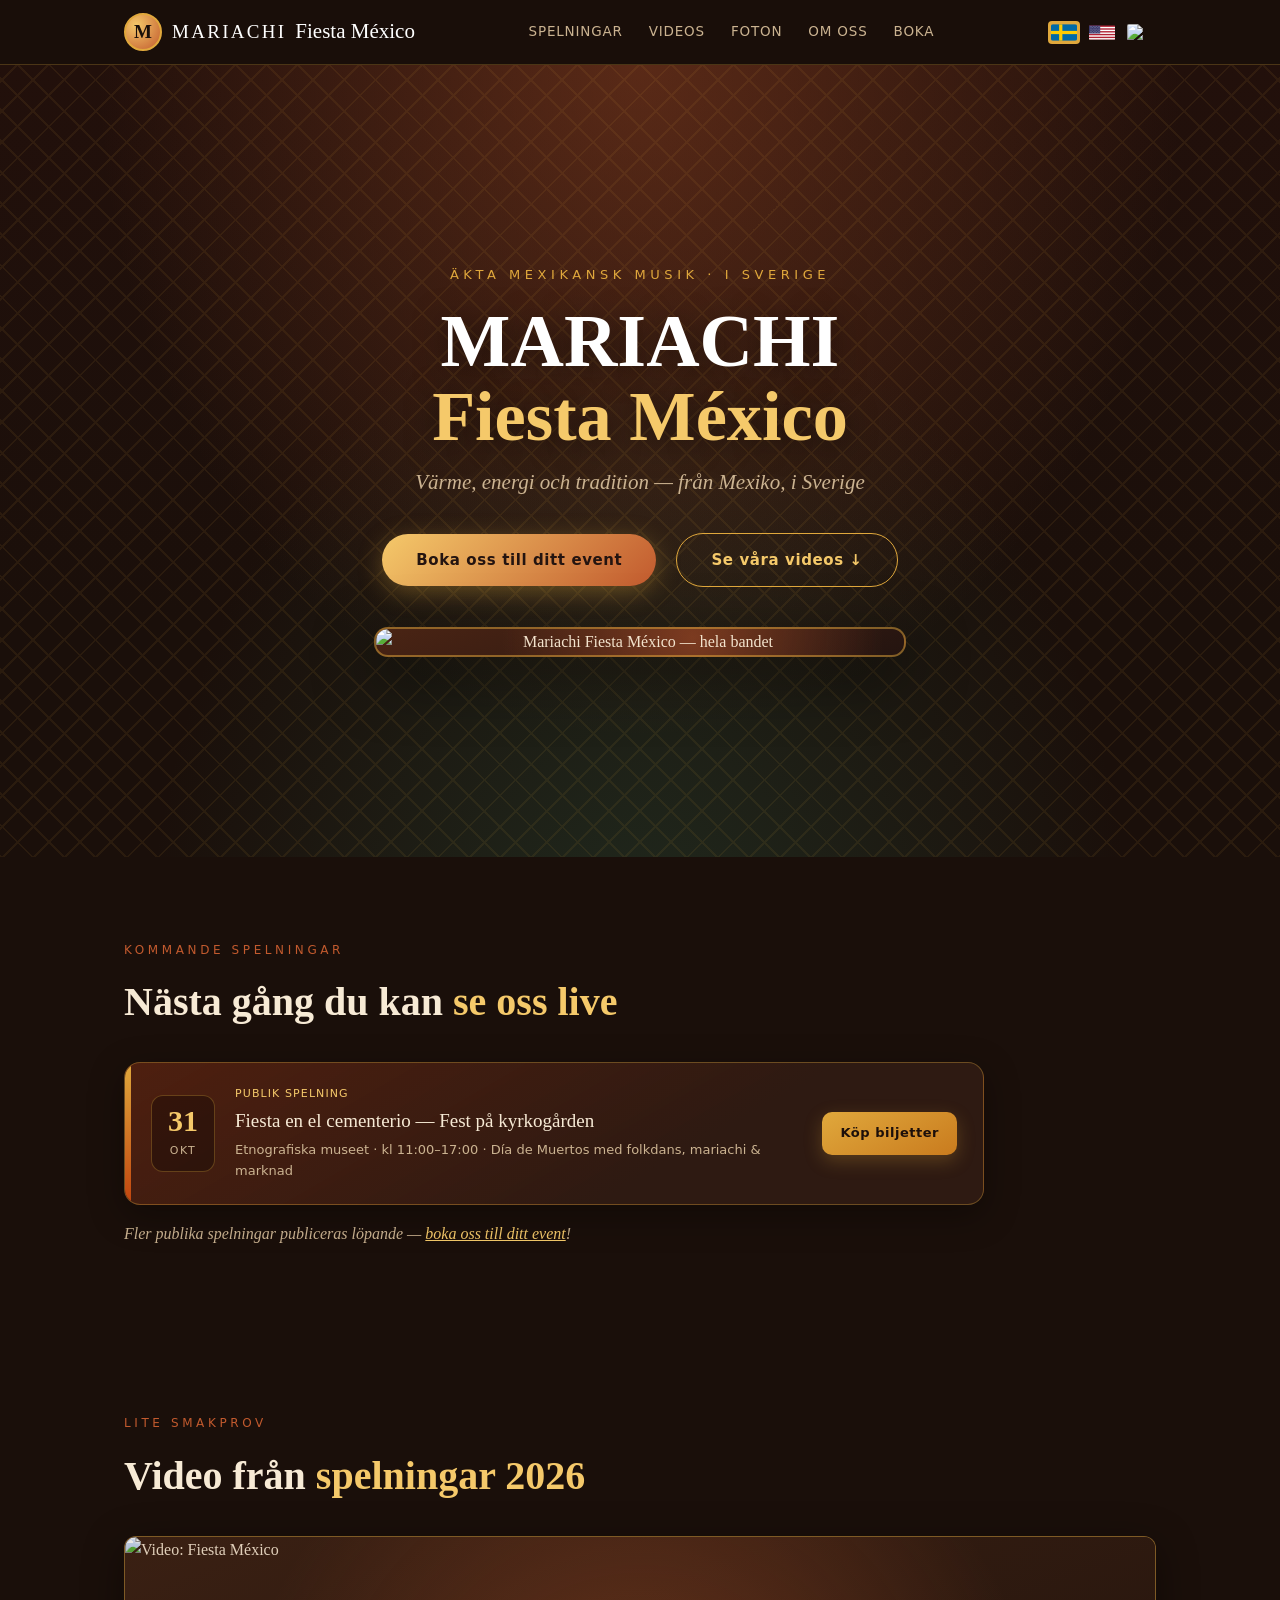
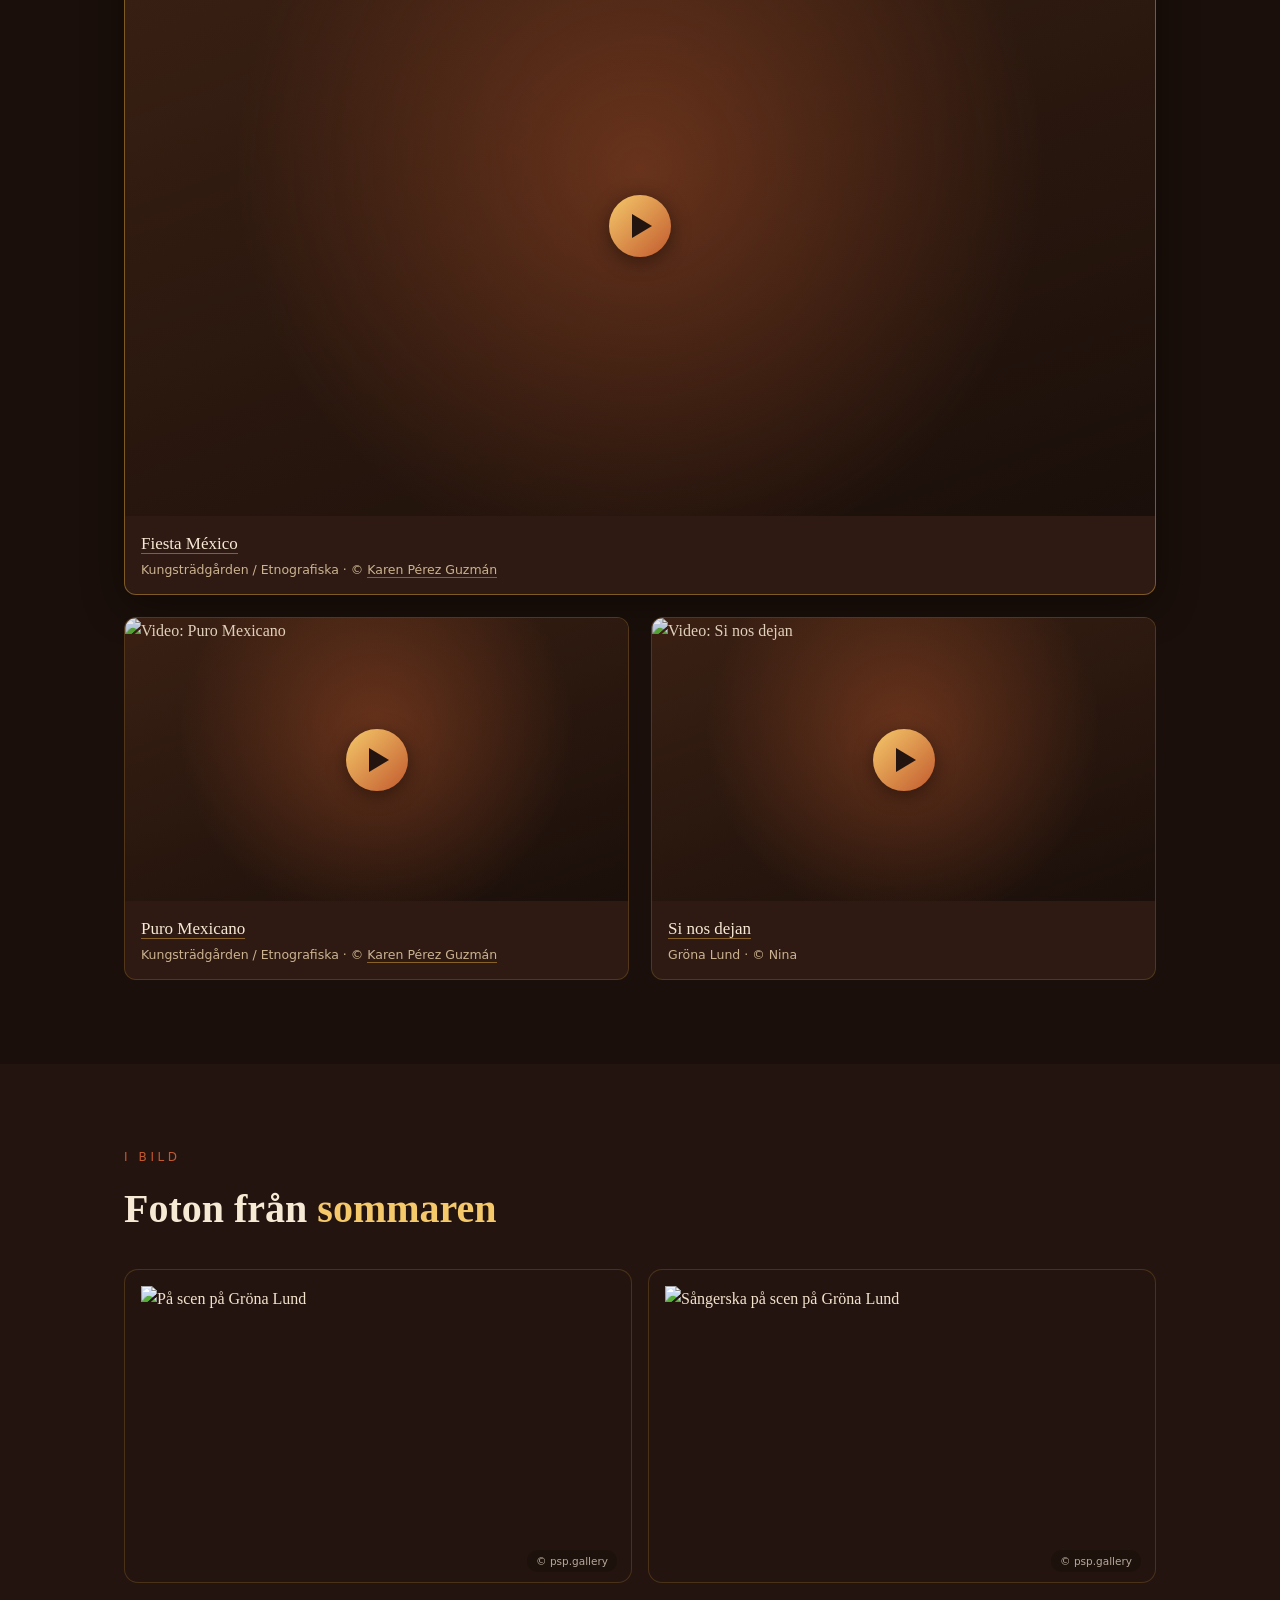
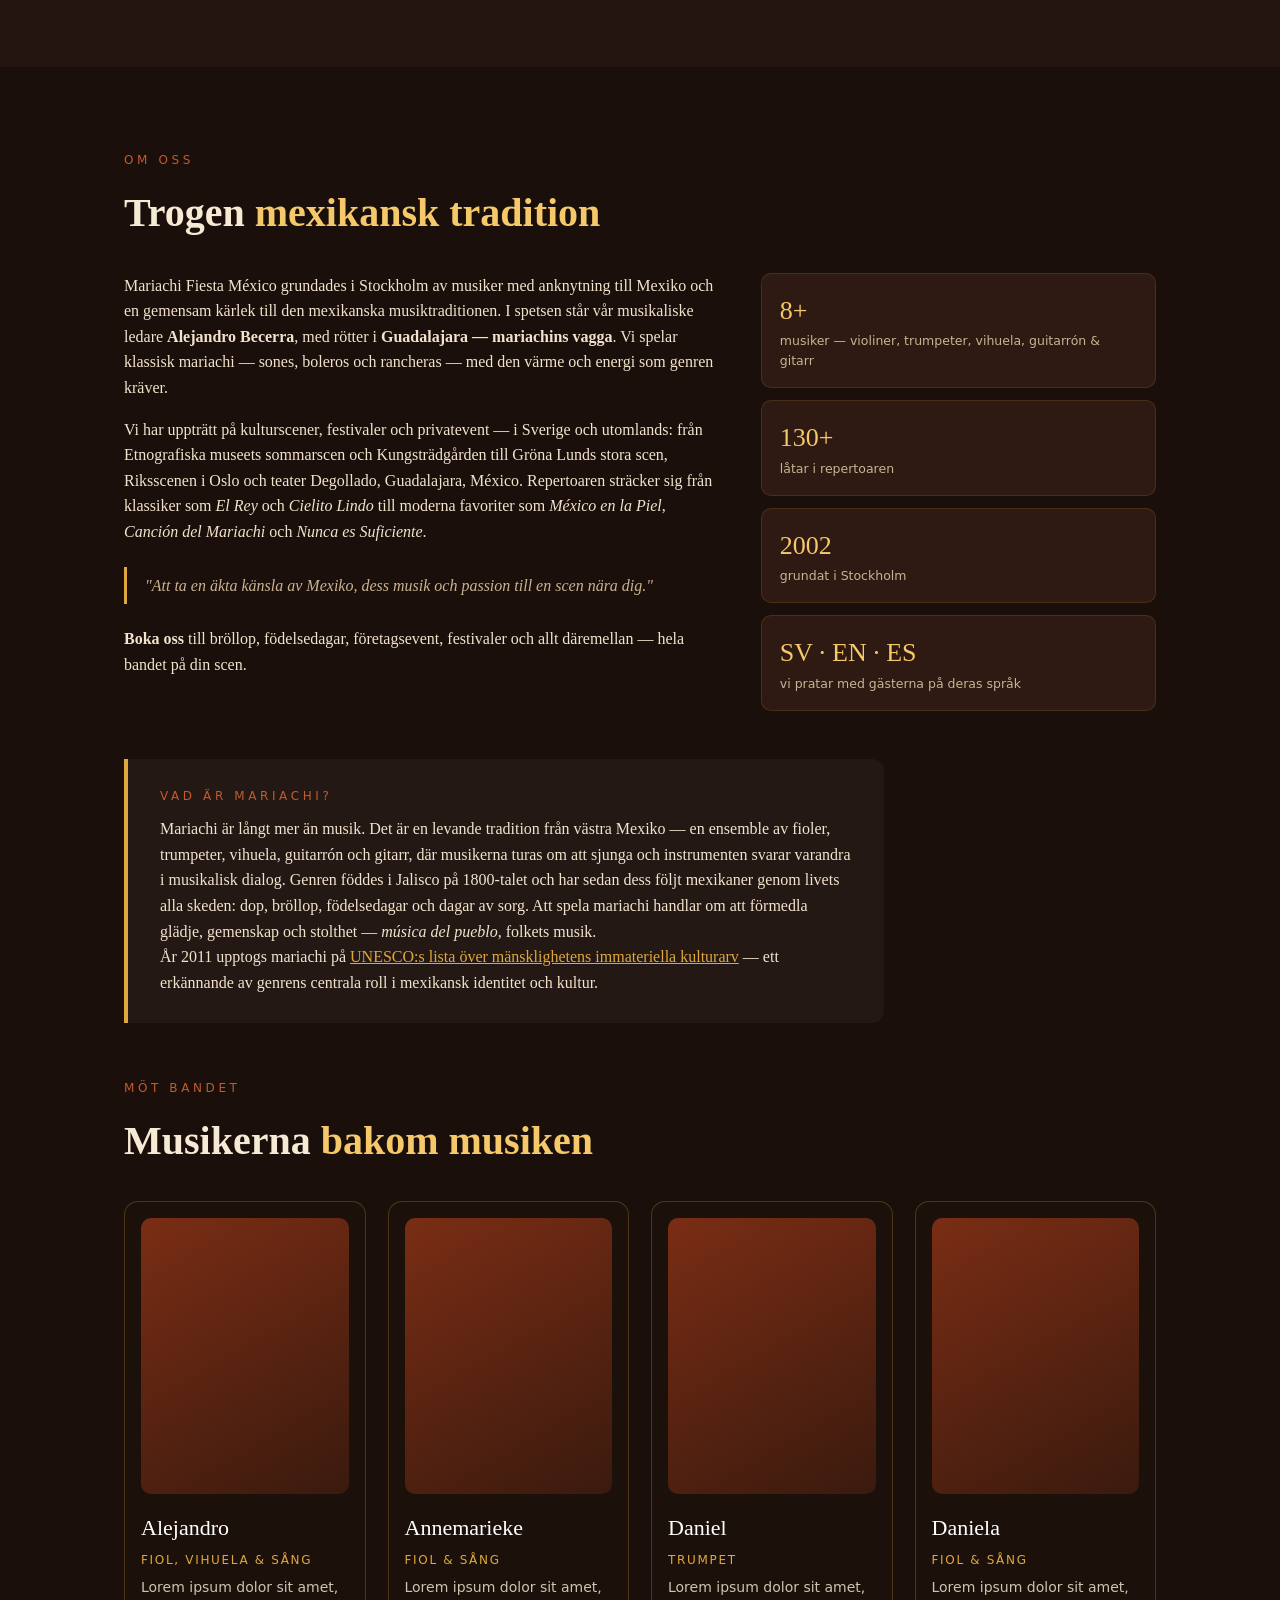
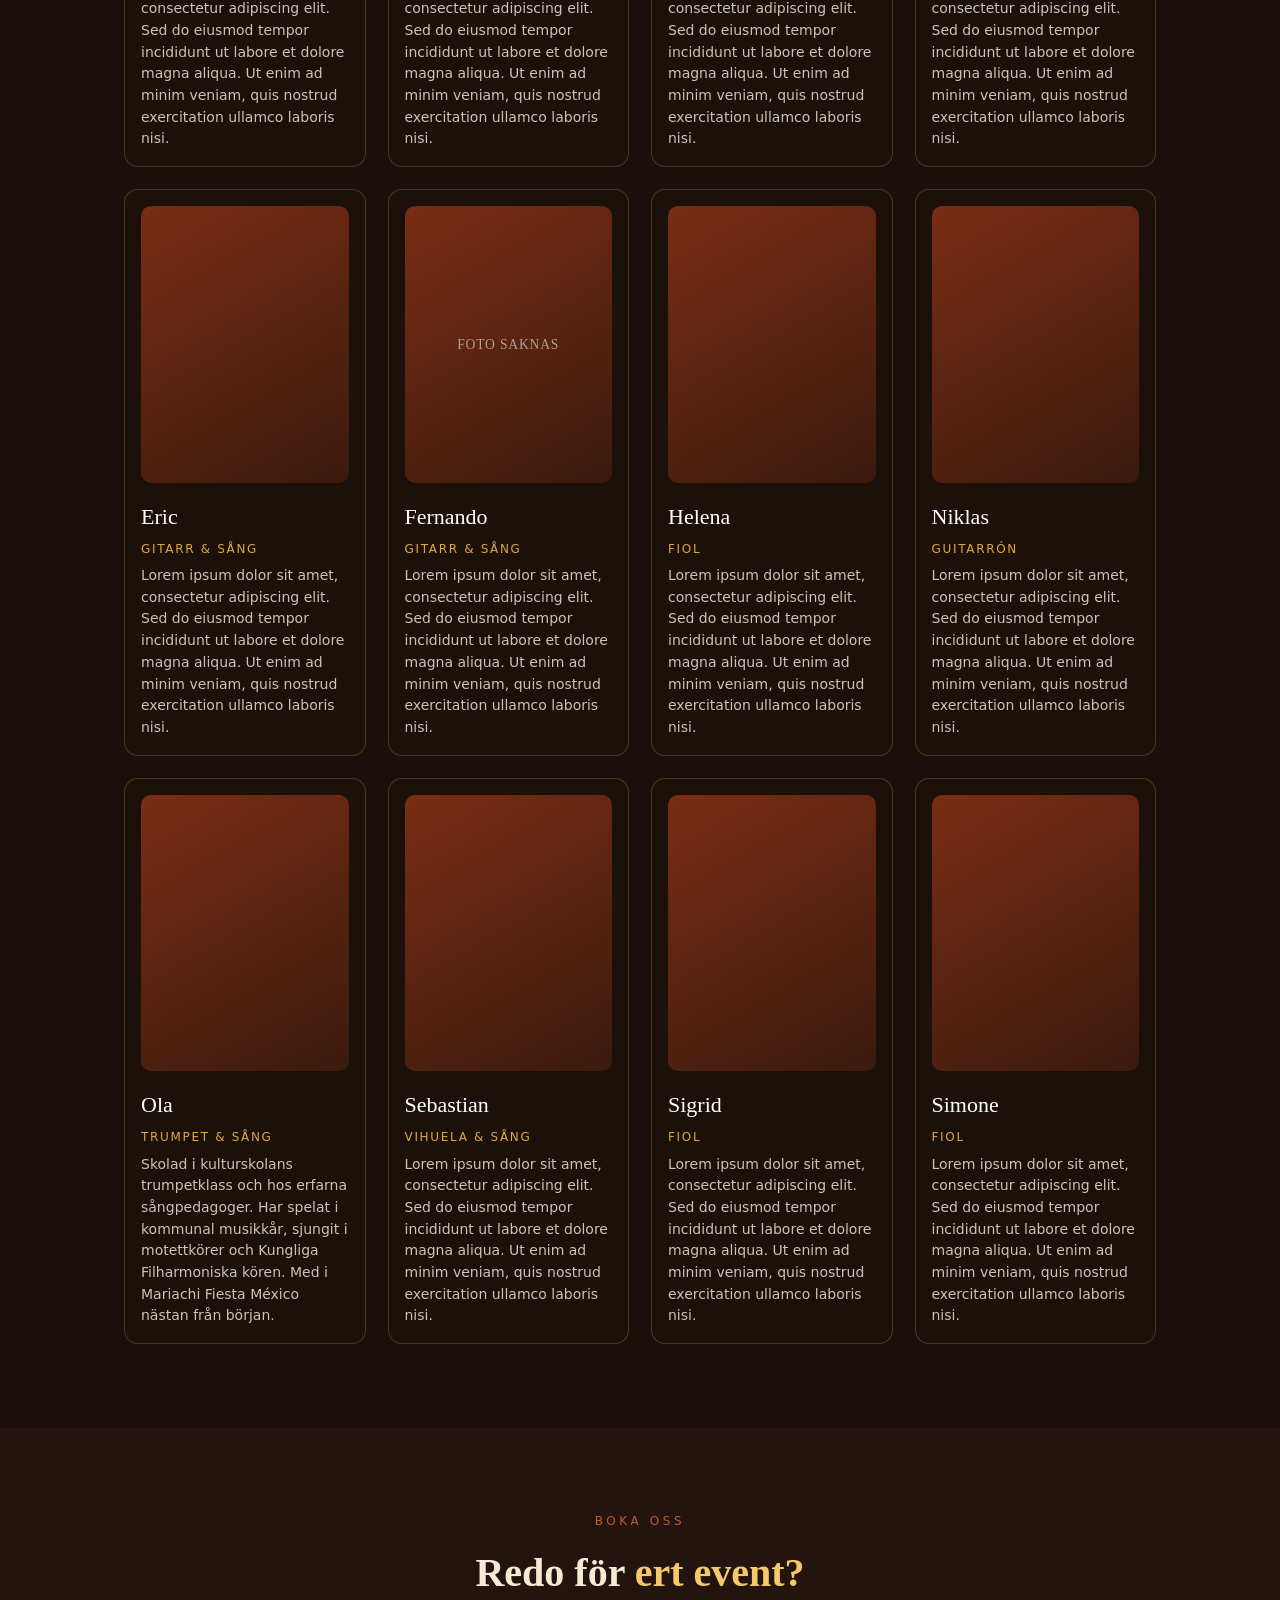
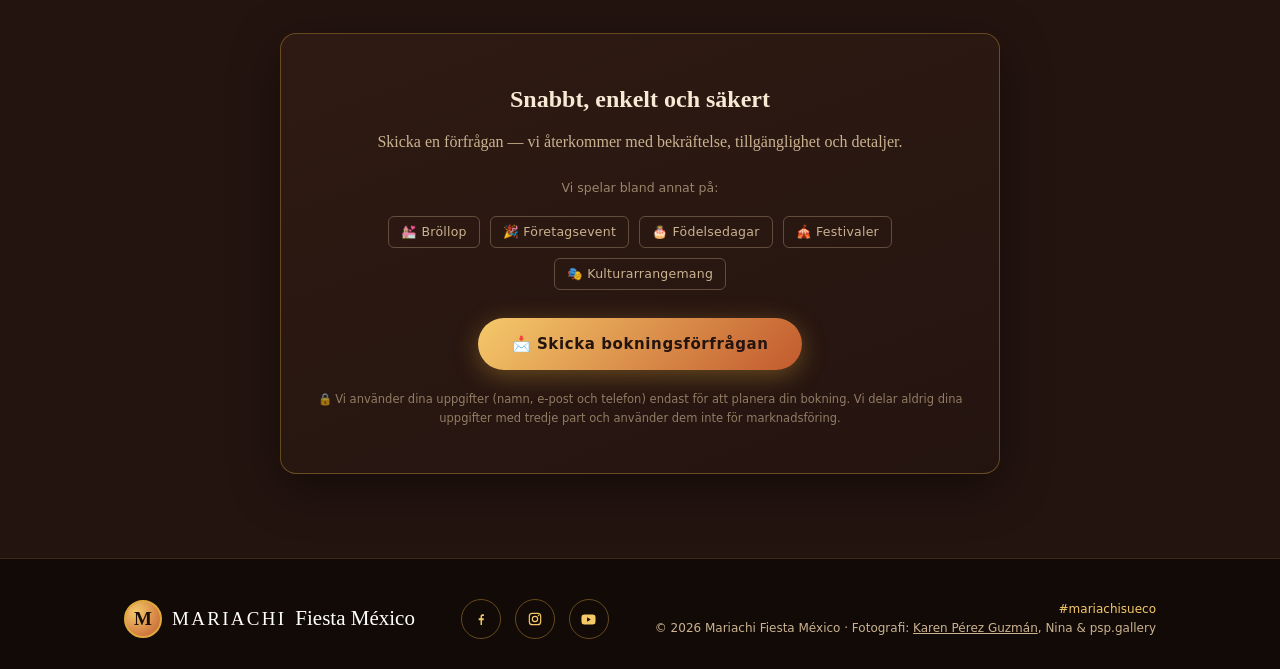
==== commit 147dc63a: "Add files via upload" ====
--- a/hybrid/index.html
+++ b/hybrid/index.html
@@ -167,7 +167,7 @@
       <div>
         <p data-i18n="bio-p1">Mariachi Fiesta México grundades i Stockholm av musiker med anknytning till Mexiko och en gemensam kärlek till den mexikanska musiktraditionen. I spetsen står vår musikaliske ledare <b>Alejandro Becerra</b>, med rötter i <b>Guadalajara — mariachins vagga</b>. Vi spelar klassisk mariachi — sones, boleros och rancheras — med den värme och energi som genren kräver.</p>
         <p data-i18n="bio-p2">Vi har uppträtt på kulturscener, festivaler och privatevent — i Sverige och utomlands: från Etnografiska museets sommarscen och Kungsträdgården till Gröna Lunds stora scen, Riksscenen i Oslo och teater Degollado, Guadalajara, México. Repertoaren sträcker sig från klassiker som <i>El Rey</i> och <i>Cielito Lindo</i> till moderna favoriter som <i>México en la Piel</i>, <i>Canción del Mariachi</i> och <i>Nunca es Suficiente</i>.</p>
-        <div class="quote" data-i18n="quote">"Att ta en äkta känsla av Mexiko, dess musik och passion till en scen nära dej."</div>
+        <div class="quote" data-i18n="quote">"Att ta en äkta känsla av Mexiko, dess musik och passion till en scen nära dig."</div>
         <p data-i18n="bio-p3"><b>Boka oss</b> till bröllop, födelsedagar, företagsevent, festivaler och allt däremellan — hela bandet på din scen.</p>
       </div>
       <div class="bio-facts">
@@ -186,140 +186,129 @@
 
     <div class="sec-kicker" data-i18n="band-kicker" style="margin-top:56px;">Möt bandet</div>
     <h2 data-i18n="band-h2">Musikerna <em>bakom musiken</em></h2>
-          <div class="member-card">
-        <a href="medlem.html?n=alejandro" style="text-decoration:none;color:inherit;display:block;">
+    <div class="member-grid">
+      <a class="member-card" href="medlem.html?n=alejandro" style="text-decoration:none;color:inherit;display:flex;">
         <div class="member-photo">
           <img src="Alejandro.jpg" alt="Alejandro — fiol, vihuela och sång" loading="lazy" onerror="this.replaceWith(Object.assign(document.createElement('div'),{className:'member-ph',style:'aspect-ratio:3/4;background:linear-gradient(150deg,#7a2d14,#3a1a0e);'}));" />
-        </div>        </a>
-        <a href="medlem.html?n=alejandro" style="text-decoration:none;color:inherit;">
-          <div class="member-name">Alejandro</div>
-          <div class="member-role" data-i18n="m-alejandro-role">Fiol, vihuela &amp; sång</div>
-          <div style="font-family:system-ui,sans-serif;font-size:12px;color:var(--gold-bright);margin-top:6px;" data-i18n="member-more">Läs mer →</div>
-        </a>
-      </div>
-      <div class="member-card">
-        <a href="medlem.html?n=annemarieke" style="text-decoration:none;color:inherit;display:block;">
+        </div>
+        <div class="member-name">Alejandro</div>
+        <div class="member-role" data-i18n="m-alejandro-role">Fiol, vihuela &amp; sång</div>
+        <p class="member-bio" data-i18n="m-alejandro-bio">Lorem ipsum dolor sit amet, consectetur adipiscing elit. Sed do eiusmod tempor incididunt ut labore et dolore magna aliqua. Ut enim ad minim veniam, quis nostrud exercitation ullamco laboris nisi.</p>
+      </a>
+
+
+      <a class="member-card" href="medlem.html?n=annemarieke" style="text-decoration:none;color:inherit;display:flex;">
         <div class="member-photo">
           <img src="Annemarieke.jpg" alt="Annemarieke" loading="lazy" onerror="this.replaceWith(Object.assign(document.createElement('div'),{className:'member-ph',style:'aspect-ratio:3/4;background:linear-gradient(150deg,#7a2d14,#3a1a0e);'}));" />
-        </div>        </a>
-        <a href="medlem.html?n=annemarieke" style="text-decoration:none;color:inherit;">
-          <div class="member-name">Annemarieke</div>
-          <div class="member-role" data-i18n="m-annemarieke-role">Fiol &amp; sång</div>
-          <div style="font-family:system-ui,sans-serif;font-size:12px;color:var(--gold-bright);margin-top:6px;" data-i18n="member-more">Läs mer →</div>
-        </a>
-      </div>
-      <div class="member-card">
-        <a href="medlem.html?n=daniel" style="text-decoration:none;color:inherit;display:block;">
+        </div>
+        <div class="member-name">Annemarieke</div>
+        <div class="member-role" data-i18n="m-annemarieke-role">Fiol &amp; sång</div>
+        <p class="member-bio" data-i18n="m-annemarieke-bio">Lorem ipsum dolor sit amet, consectetur adipiscing elit. Sed do eiusmod tempor incididunt ut labore et dolore magna aliqua. Ut enim ad minim veniam, quis nostrud exercitation ullamco laboris nisi.</p>
+      </a>
+
+
+      <a class="member-card" href="medlem.html?n=daniel" style="text-decoration:none;color:inherit;display:flex;">
         <div class="member-photo">
           <img src="Daniel.jpg" alt="Daniel — guitarrón" loading="lazy" onerror="this.replaceWith(Object.assign(document.createElement('div'),{className:'member-ph',style:'aspect-ratio:3/4;background:linear-gradient(150deg,#7a2d14,#3a1a0e);'}));" />
-        </div>        </a>
-        <a href="medlem.html?n=daniel" style="text-decoration:none;color:inherit;">
-          <div class="member-name">Daniel</div>
-          <div class="member-role" data-i18n="m-daniel-role">Trumpet</div>
-          <div style="font-family:system-ui,sans-serif;font-size:12px;color:var(--gold-bright);margin-top:6px;" data-i18n="member-more">Läs mer →</div>
-        </a>
-      </div>
-      <div class="member-card">
-        <a href="medlem.html?n=daniela" style="text-decoration:none;color:inherit;display:block;">
+        </div>
+        <div class="member-name">Daniel</div>
+        <div class="member-role" data-i18n="m-daniel-role">Trumpet</div>
+        <p class="member-bio" data-i18n="m-daniel-bio">Lorem ipsum dolor sit amet, consectetur adipiscing elit. Sed do eiusmod tempor incididunt ut labore et dolore magna aliqua. Ut enim ad minim veniam, quis nostrud exercitation ullamco laboris nisi.</p>
+      </a>
+
+
+      <a class="member-card" href="medlem.html?n=daniela" style="text-decoration:none;color:inherit;display:flex;">
         <div class="member-photo">
           <img src="Daniela.jpg" alt="Daniela" loading="lazy" onerror="this.replaceWith(Object.assign(document.createElement('div'),{className:'member-ph',style:'aspect-ratio:3/4;background:linear-gradient(150deg,#7a2d14,#3a1a0e);'}));" />
-        </div>        </a>
-        <a href="medlem.html?n=daniela" style="text-decoration:none;color:inherit;">
-          <div class="member-name">Daniela</div>
-          <div class="member-role" data-i18n="m-daniela-role">Fiol &amp; sång</div>
-          <div style="font-family:system-ui,sans-serif;font-size:12px;color:var(--gold-bright);margin-top:6px;" data-i18n="member-more">Läs mer →</div>
-        </a>
-      </div>
-      <div class="member-card">
-        <a href="medlem.html?n=eric" style="text-decoration:none;color:inherit;display:block;">
+        </div>
+        <div class="member-name">Daniela</div>
+        <div class="member-role" data-i18n="m-daniela-role">Fiol &amp; sång</div>
+        <p class="member-bio" data-i18n="m-daniela-bio">Lorem ipsum dolor sit amet, consectetur adipiscing elit. Sed do eiusmod tempor incididunt ut labore et dolore magna aliqua. Ut enim ad minim veniam, quis nostrud exercitation ullamco laboris nisi.</p>
+      </a>
+
+
+      <a class="member-card" href="medlem.html?n=eric" style="text-decoration:none;color:inherit;display:flex;">
         <div class="member-photo">
           <img src="Eric.jpg" alt="Eric" loading="lazy" onerror="this.replaceWith(Object.assign(document.createElement('div'),{className:'member-ph',style:'aspect-ratio:3/4;background:linear-gradient(150deg,#7a2d14,#3a1a0e);'}));" />
-        </div>        </a>
-        <a href="medlem.html?n=eric" style="text-decoration:none;color:inherit;">
-          <div class="member-name">Eric</div>
-          <div class="member-role" data-i18n="m-eric-role">Gitarr &amp; sång</div>
-          <div style="font-family:system-ui,sans-serif;font-size:12px;color:var(--gold-bright);margin-top:6px;" data-i18n="member-more">Läs mer →</div>
-        </a>
-      </div>
-      <div class="member-card">
-        <a href="medlem.html?n=fernando" style="text-decoration:none;color:inherit;display:block;">
+        </div>
+        <div class="member-name">Eric</div>
+        <div class="member-role" data-i18n="m-eric-role">Gitarr &amp; sång</div>
+        <p class="member-bio" data-i18n="m-eric-bio">Lorem ipsum dolor sit amet, consectetur adipiscing elit. Sed do eiusmod tempor incididunt ut labore et dolore magna aliqua. Ut enim ad minim veniam, quis nostrud exercitation ullamco laboris nisi.</p>
+      </a>
+
+
+      <a class="member-card" href="medlem.html?n=fernando" style="text-decoration:none;color:inherit;display:flex;">
         <div class="member-photo">
           <div class="member-ph" style="aspect-ratio:3/4;background:linear-gradient(150deg,#7a2d14,#3a1a0e);display:flex;align-items:center;justify-content:center;">
             <span style="color:rgba(255,255,255,.55);font-size:.85rem;letter-spacing:.06em;text-transform:uppercase;" data-i18n="m-fernando-photo">foto saknas</span>
           </div>
-        </div>        </a>
-        <a href="medlem.html?n=fernando" style="text-decoration:none;color:inherit;">
-          <div class="member-name">Fernando</div>
-          <div class="member-role" data-i18n="m-fernando-role">Gitarr &amp; sång</div>
-          <div style="font-family:system-ui,sans-serif;font-size:12px;color:var(--gold-bright);margin-top:6px;" data-i18n="member-more">Läs mer →</div>
-        </a>
-      </div>
-      <div class="member-card">
-        <a href="medlem.html?n=helena" style="text-decoration:none;color:inherit;display:block;">
+        </div>
+        <div class="member-name">Fernando</div>
+        <div class="member-role" data-i18n="m-fernando-role">Gitarr &amp; sång</div>
+        <p class="member-bio" data-i18n="m-fernando-bio">Lorem ipsum dolor sit amet, consectetur adipiscing elit. Sed do eiusmod tempor incididunt ut labore et dolore magna aliqua. Ut enim ad minim veniam, quis nostrud exercitation ullamco laboris nisi.</p>
+      </a>
+
+
+      <a class="member-card" href="medlem.html?n=helena" style="text-decoration:none;color:inherit;display:flex;">
         <div class="member-photo">
           <img src="Helena.jpg" alt="Helena" loading="lazy" onerror="this.replaceWith(Object.assign(document.createElement('div'),{className:'member-ph',style:'aspect-ratio:3/4;background:linear-gradient(150deg,#7a2d14,#3a1a0e);'}));" />
-        </div>        </a>
-        <a href="medlem.html?n=helena" style="text-decoration:none;color:inherit;">
-          <div class="member-name">Helena</div>
-          <div class="member-role" data-i18n="m-helena-role">Fiol</div>
-          <div style="font-family:system-ui,sans-serif;font-size:12px;color:var(--gold-bright);margin-top:6px;" data-i18n="member-more">Läs mer →</div>
-        </a>
-      </div>
-      <div class="member-card">
-        <a href="medlem.html?n=niklas" style="text-decoration:none;color:inherit;display:block;">
+        </div>
+        <div class="member-name">Helena</div>
+        <div class="member-role" data-i18n="m-helena-role">Fiol</div>
+        <p class="member-bio" data-i18n="m-helena-bio">Lorem ipsum dolor sit amet, consectetur adipiscing elit. Sed do eiusmod tempor incididunt ut labore et dolore magna aliqua. Ut enim ad minim veniam, quis nostrud exercitation ullamco laboris nisi.</p>
+      </a>
+
+
+      <a class="member-card" href="medlem.html?n=niklas" style="text-decoration:none;color:inherit;display:flex;">
         <div class="member-photo">
           <img src="Niklas.jpg" alt="Niklas" loading="lazy" style="transform:translateY(-8%) scale(1.15);" onerror="this.replaceWith(Object.assign(document.createElement('div'),{className:'member-ph',style:'aspect-ratio:3/4;background:linear-gradient(150deg,#7a2d14,#3a1a0e);'}));" />
-        </div>        </a>
-        <a href="medlem.html?n=niklas" style="text-decoration:none;color:inherit;">
-          <div class="member-name">Niklas</div>
-          <div class="member-role" data-i18n="m-niklas-role">Guitarrón</div>
-          <div style="font-family:system-ui,sans-serif;font-size:12px;color:var(--gold-bright);margin-top:6px;" data-i18n="member-more">Läs mer →</div>
-        </a>
-      </div>
-      <div class="member-card">
-        <a href="medlem.html?n=ola" style="text-decoration:none;color:inherit;display:block;">
+        </div>
+        <div class="member-name">Niklas</div>
+        <div class="member-role" data-i18n="m-niklas-role">Guitarrón</div>
+        <p class="member-bio" data-i18n="m-niklas-bio">Lorem ipsum dolor sit amet, consectetur adipiscing elit. Sed do eiusmod tempor incididunt ut labore et dolore magna aliqua. Ut enim ad minim veniam, quis nostrud exercitation ullamco laboris nisi.</p>
+      </a>
+
+
+      <a class="member-card" href="medlem.html?n=ola" style="text-decoration:none;color:inherit;display:flex;">
         <div class="member-photo">
           <img src="Ola.jpg" alt="Ola — trumpet och sång" loading="lazy" onerror="this.replaceWith(Object.assign(document.createElement('div'),{className:'member-ph',style:'aspect-ratio:3/4;background:linear-gradient(150deg,#7a2d14,#3a1a0e);'}));" />
-        </div>        </a>
-        <a href="medlem.html?n=ola" style="text-decoration:none;color:inherit;">
-          <div class="member-name">Ola</div>
-          <div class="member-role" data-i18n="m-ola-role">Trumpet &amp; sång</div>
-          <div style="font-family:system-ui,sans-serif;font-size:12px;color:var(--gold-bright);margin-top:6px;" data-i18n="member-more">Läs mer →</div>
-        </a>
-      </div>
-      <div class="member-card">
-        <a href="medlem.html?n=sebastian" style="text-decoration:none;color:inherit;display:block;">
+        </div>
+        <div class="member-name">Ola</div>
+        <div class="member-role" data-i18n="m-ola-role">Trumpet &amp; sång</div>
+        <p class="member-bio" data-i18n="m-ola-bio">Skolad i kulturskolans trumpetklass och hos erfarna sångpedagoger. Har spelat i kommunal musikkår, sjungit i motettkörer och Kungliga Filharmoniska kören. Med i Mariachi Fiesta México nästan från början.</p>
+      </a>
+
+
+      <a class="member-card" href="medlem.html?n=sebastian" style="text-decoration:none;color:inherit;display:flex;">
         <div class="member-photo">
           <img src="Sebastian.jpg" alt="Sebastian" loading="lazy" style="object-position:50% 0%;" onerror="this.replaceWith(Object.assign(document.createElement('div'),{className:'member-ph',style:'aspect-ratio:3/4;background:linear-gradient(150deg,#7a2d14,#3a1a0e);'}));" />
-        </div>        </a>
-        <a href="medlem.html?n=sebastian" style="text-decoration:none;color:inherit;">
-          <div class="member-name">Sebastian</div>
-          <div class="member-role" data-i18n="m-sebastian-role">Vihuela &amp; sång</div>
-          <div style="font-family:system-ui,sans-serif;font-size:12px;color:var(--gold-bright);margin-top:6px;" data-i18n="member-more">Läs mer →</div>
-        </a>
-      </div>
-      <div class="member-card">
-        <a href="medlem.html?n=sigrid" style="text-decoration:none;color:inherit;display:block;">
+        </div>
+        <div class="member-name">Sebastian</div>
+        <div class="member-role" data-i18n="m-sebastian-role">Vihuela &amp; sång</div>
+        <p class="member-bio" data-i18n="m-sebastian-bio">Lorem ipsum dolor sit amet, consectetur adipiscing elit. Sed do eiusmod tempor incididunt ut labore et dolore magna aliqua. Ut enim ad minim veniam, quis nostrud exercitation ullamco laboris nisi.</p>
+      </a>
+
+
+      <a class="member-card" href="medlem.html?n=sigrid" style="text-decoration:none;color:inherit;display:flex;">
         <div class="member-photo">
           <img src="Sigrid.jpg" alt="Sigrid" loading="lazy" style="transform-origin:50% 100%;transform:scale(1.12);" onerror="this.replaceWith(Object.assign(document.createElement('div'),{className:'member-ph',style:'aspect-ratio:3/4;background:linear-gradient(150deg,#7a2d14,#3a1a0e);'}));" />
-        </div>        </a>
-        <a href="medlem.html?n=sigrid" style="text-decoration:none;color:inherit;">
-          <div class="member-name">Sigrid</div>
-          <div class="member-role" data-i18n="m-sigrid-role">Fiol</div>
-          <div style="font-family:system-ui,sans-serif;font-size:12px;color:var(--gold-bright);margin-top:6px;" data-i18n="member-more">Läs mer →</div>
-        </a>
-      </div>
-      <div class="member-card">
-        <a href="medlem.html?n=simone" style="text-decoration:none;color:inherit;display:block;">
+        </div>
+        <div class="member-name">Sigrid</div>
+        <div class="member-role" data-i18n="m-sigrid-role">Fiol</div>
+        <p class="member-bio" data-i18n="m-sigrid-bio">Lorem ipsum dolor sit amet, consectetur adipiscing elit. Sed do eiusmod tempor incididunt ut labore et dolore magna aliqua. Ut enim ad minim veniam, quis nostrud exercitation ullamco laboris nisi.</p>
+      </a>
+
+
+      <a class="member-card" href="medlem.html?n=simone" style="text-decoration:none;color:inherit;display:flex;">
         <div class="member-photo">
           <img src="Simone.jpg" alt="Simone" loading="lazy" onerror="this.replaceWith(Object.assign(document.createElement('div'),{className:'member-ph',style:'aspect-ratio:3/4;background:linear-gradient(150deg,#7a2d14,#3a1a0e);'}));" />
-        </div>        </a>
-        <a href="medlem.html?n=simone" style="text-decoration:none;color:inherit;">
-          <div class="member-name">Simone</div>
-          <div class="member-role" data-i18n="m-simone-role">Fiol</div>
-          <div style="font-family:system-ui,sans-serif;font-size:12px;color:var(--gold-bright);margin-top:6px;" data-i18n="member-more">Läs mer →</div>
-        </a>
-      </div>
+        </div>
+        <div class="member-name">Simone</div>
+        <div class="member-role" data-i18n="m-simone-role">Fiol</div>
+        <p class="member-bio" data-i18n="m-simone-bio">Lorem ipsum dolor sit amet, consectetur adipiscing elit. Sed do eiusmod tempor incididunt ut labore et dolore magna aliqua. Ut enim ad minim veniam, quis nostrud exercitation ullamco laboris nisi.</p>
+      </a>
+
+      
     <!-- Fler medlemmar läggs här när foton kommer -->
   </div>
 </section>
@@ -386,6 +375,7 @@
 
 <script data-goatcounter="https://ERAT-KOD.goatcounter.com/count" async src="//gc.zgo.at/count.js"></script>
 
+<script type="module" src="https://static.cloudflareinsights.com/beacon.min.js/v4bc70e2c01a94c73b74392e4234840661791215815920" integrity="sha512-L0ha0OXavK/8okipN9F8BtP84dg9DUhPERbBXzwI6dgTA55d2+yweo3pn5CSFYs45/r8md2+xvUPtTdvTNRfjA==" nonce="9mpYMdLOVFlLBOimoKtqaw==" data-cf-beacon='{"version":"2024.11.0","token":"36b4216ae2dc4d5488c249161e71fe1e","spa":2}' crossorigin="anonymous"></script>
 </body>
 </html>
 
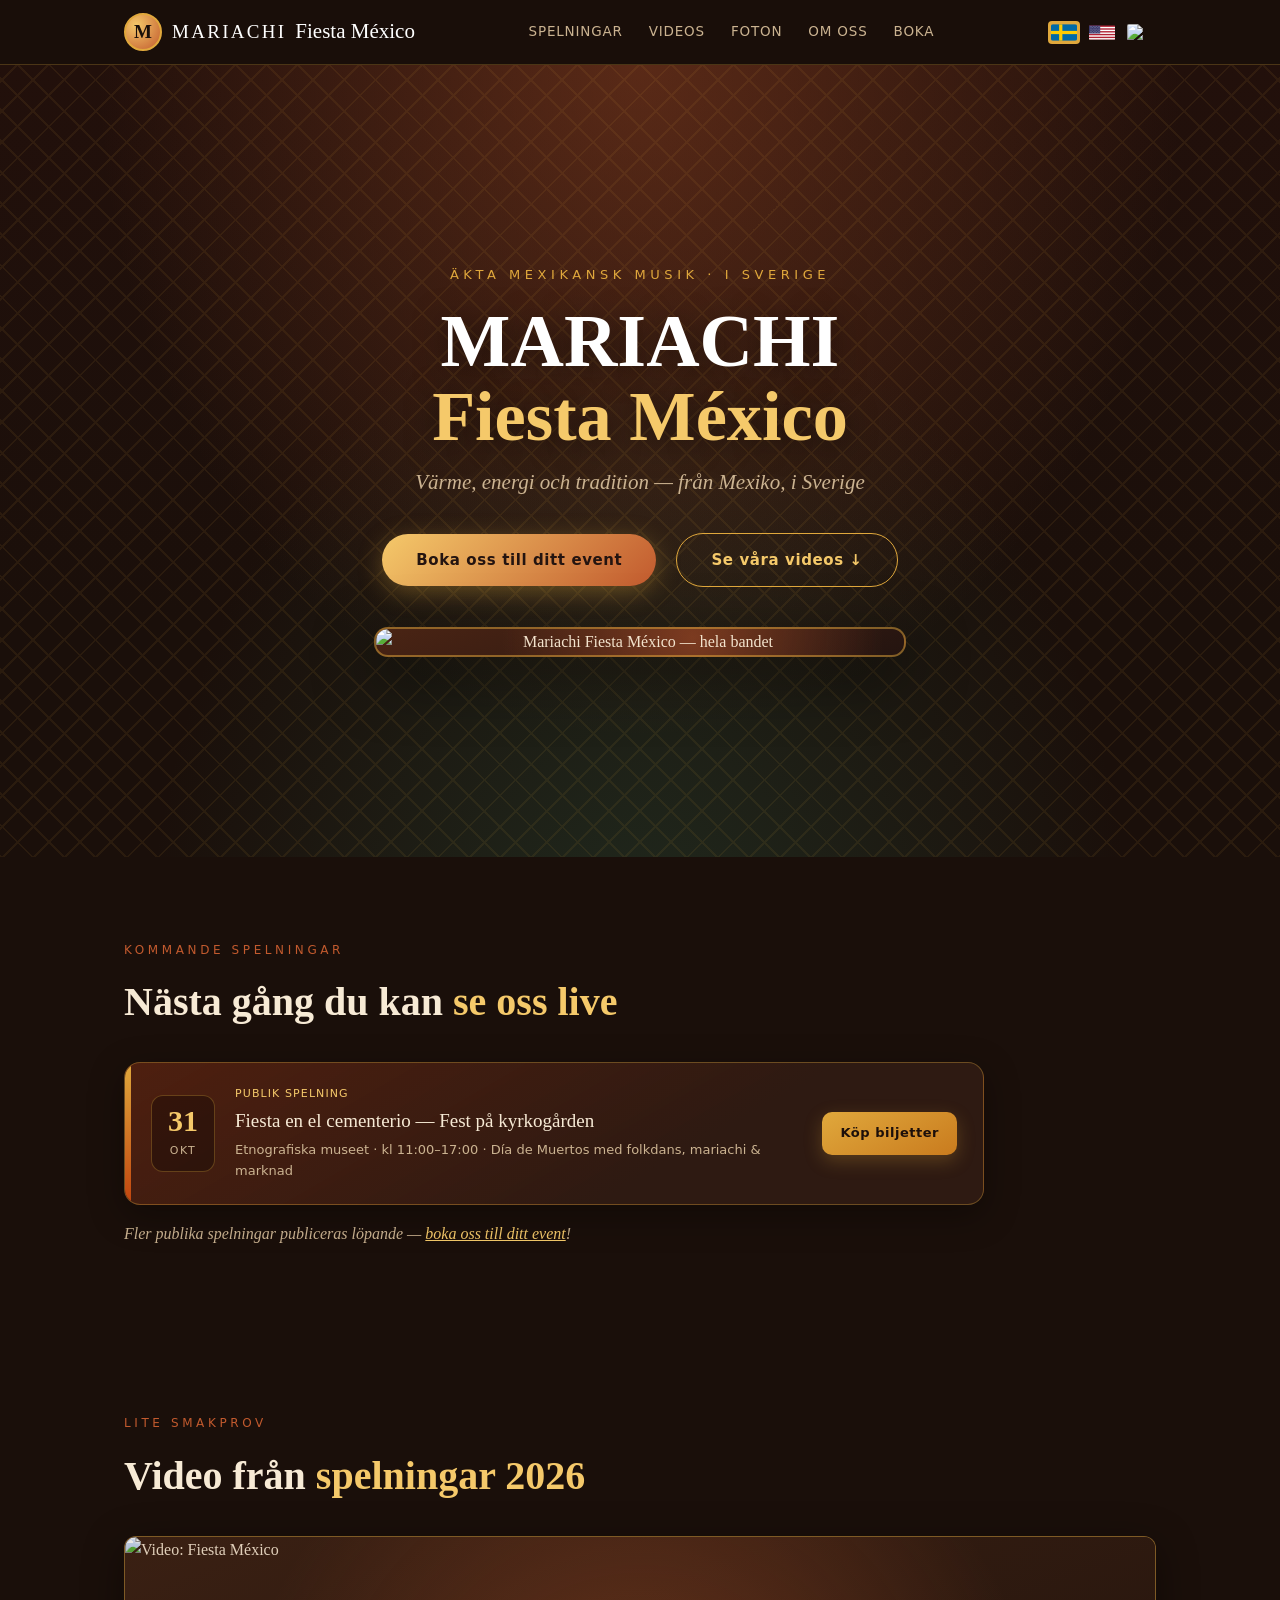
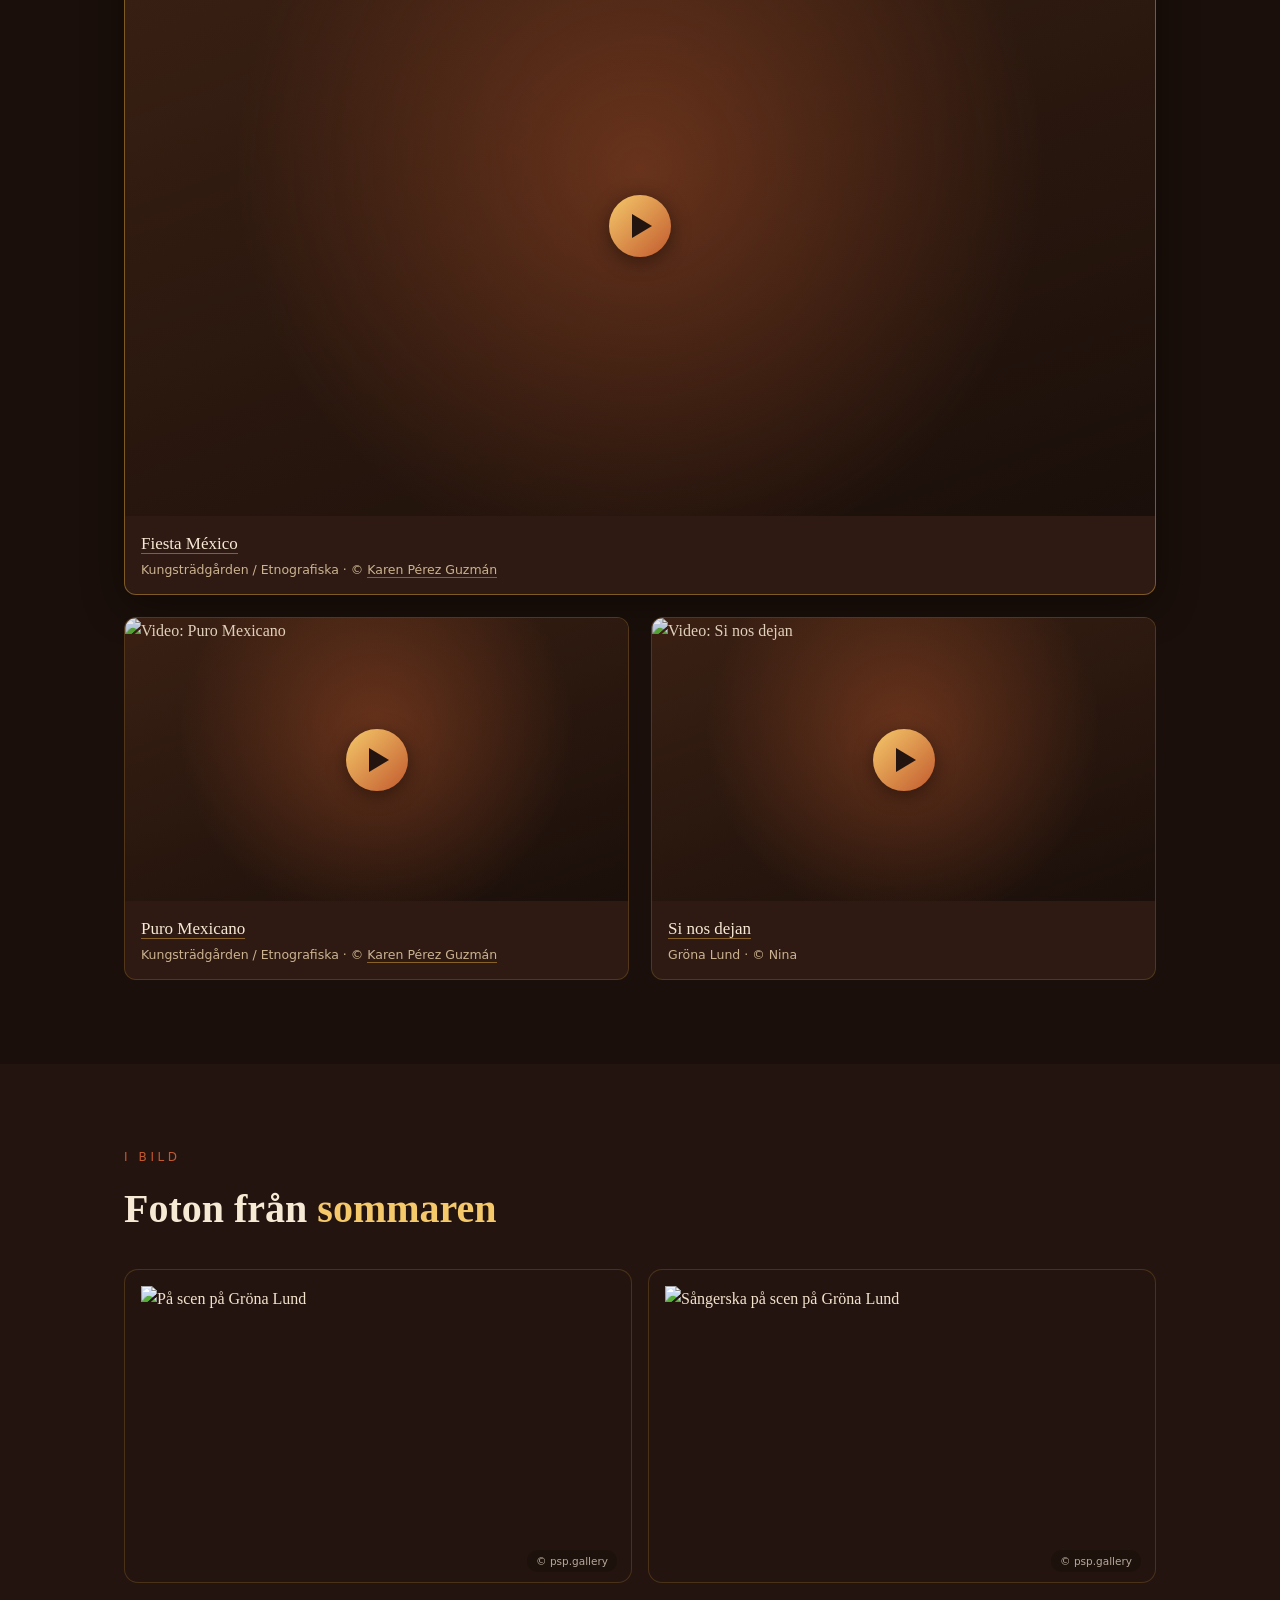
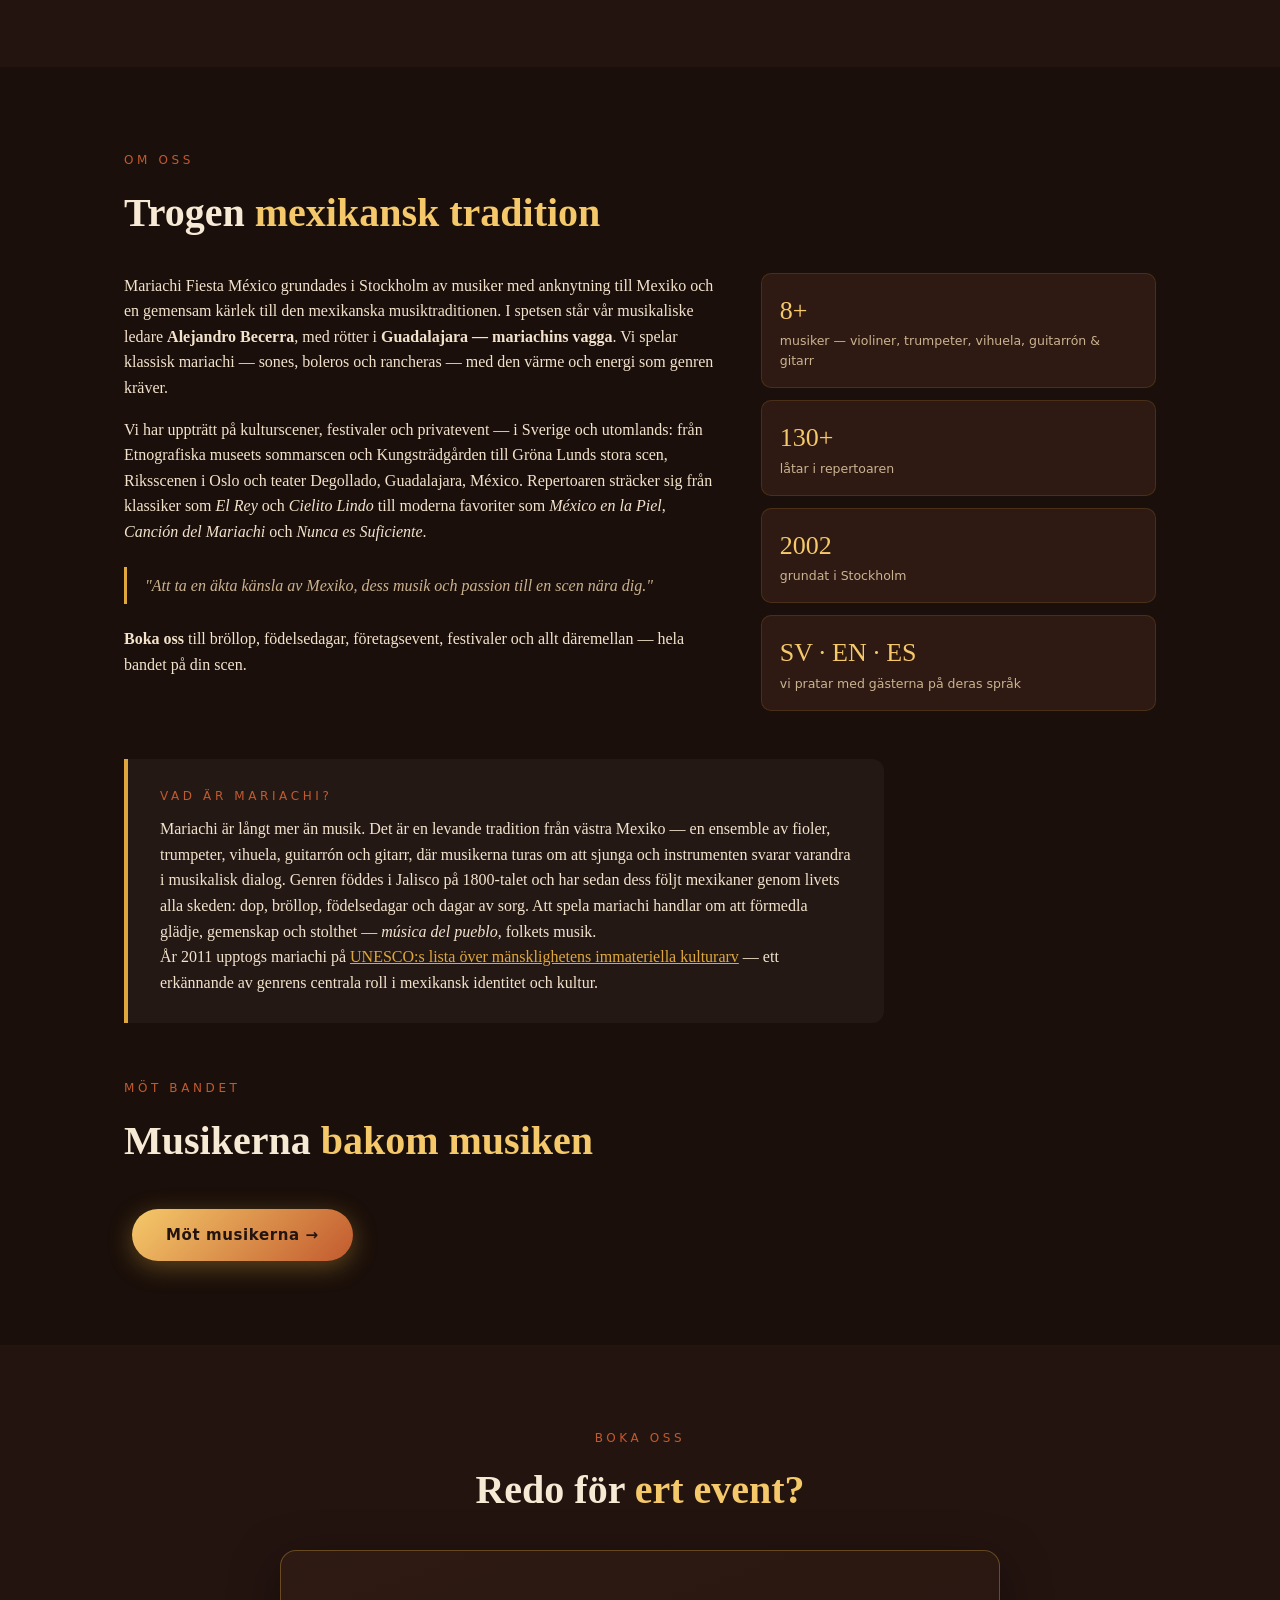
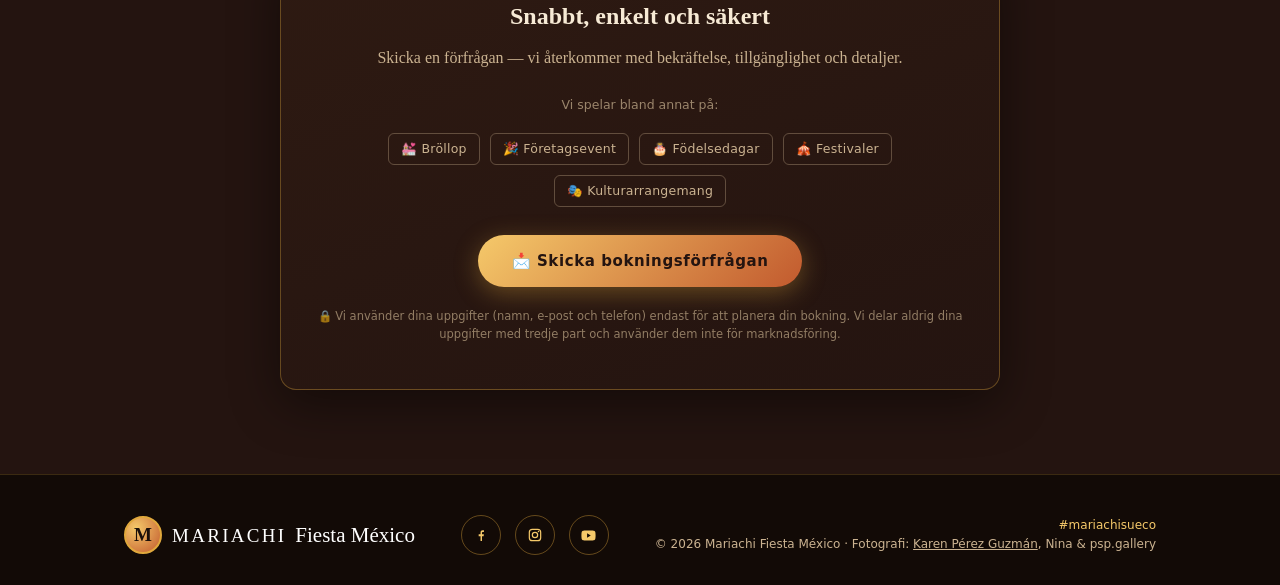
==== commit 4d3525fd: "Add files via upload" ====
--- a/hybrid/index.html
+++ b/hybrid/index.html
@@ -186,6 +186,8 @@
 
     <div class="sec-kicker" data-i18n="band-kicker" style="margin-top:56px;">Möt bandet</div>
     <h2 data-i18n="band-h2">Musikerna <em>bakom musiken</em></h2>
+    <a class="btn btn-primary" href="#medlemsgalleri" id="band-cta" data-i18n="band-cta" data-i18n-sv="Möt musikerna →" style="margin-top:8px;">Möt musikerna →</a>
+    <div id="medlemsgalleri" style="display:none;">
     <div class="member-grid">
       <a class="member-card" href="medlem.html?n=alejandro" style="text-decoration:none;color:inherit;display:flex;">
         <div class="member-photo">
@@ -310,6 +312,8 @@
 
       
     <!-- Fler medlemmar läggs här när foton kommer -->
+  </div>
+    </div>
   </div>
 </section>
 
@@ -370,12 +374,27 @@
     });
   });
 </script>
+<script>
+  (function () {
+    var btn = document.getElementById("band-cta");
+    var g = document.getElementById("medlemsgalleri");
+    if (!btn || !g) return;
+    var sv = btn.getAttribute("data-i18n-sv");
+    btn.addEventListener("click", function (e) {
+      e.preventDefault();
+      var open = g.style.display !== "none";
+      g.style.display = open ? "none" : "";
+      if (open) { btn.textContent = sv; }
+      else { btn.textContent = "✕ Stäng"; g.scrollIntoView({ behavior: "smooth", block: "start" }); }
+    });
+  })();
+</script>
 <script src="i18n.js"></script>
 <script src="gigs.js"></script>
 
 <script data-goatcounter="https://ERAT-KOD.goatcounter.com/count" async src="//gc.zgo.at/count.js"></script>
 
-<script type="module" src="https://static.cloudflareinsights.com/beacon.min.js/v4bc70e2c01a94c73b74392e4234840661791215815920" integrity="sha512-L0ha0OXavK/8okipN9F8BtP84dg9DUhPERbBXzwI6dgTA55d2+yweo3pn5CSFYs45/r8md2+xvUPtTdvTNRfjA==" nonce="9mpYMdLOVFlLBOimoKtqaw==" data-cf-beacon='{"version":"2024.11.0","token":"36b4216ae2dc4d5488c249161e71fe1e","spa":2}' crossorigin="anonymous"></script>
+<script type="module" src="https://static.cloudflareinsights.com/beacon.min.js/v4bc70e2c01a94c73b74392e4234840661791215815920" integrity="sha512-L0ha0OXavK/8okipN9F8BtP84dg9DUhPERbBXzwI6dgTA55d2+yweo3pn5CSFYs45/r8md2+xvUPtTdvTNRfjA==" nonce="zg1vYL3v8MtD7MCHwJkihg==" data-cf-beacon='{"version":"2024.11.0","token":"36b4216ae2dc4d5488c249161e71fe1e","spa":2}' crossorigin="anonymous"></script>
 </body>
 </html>
 
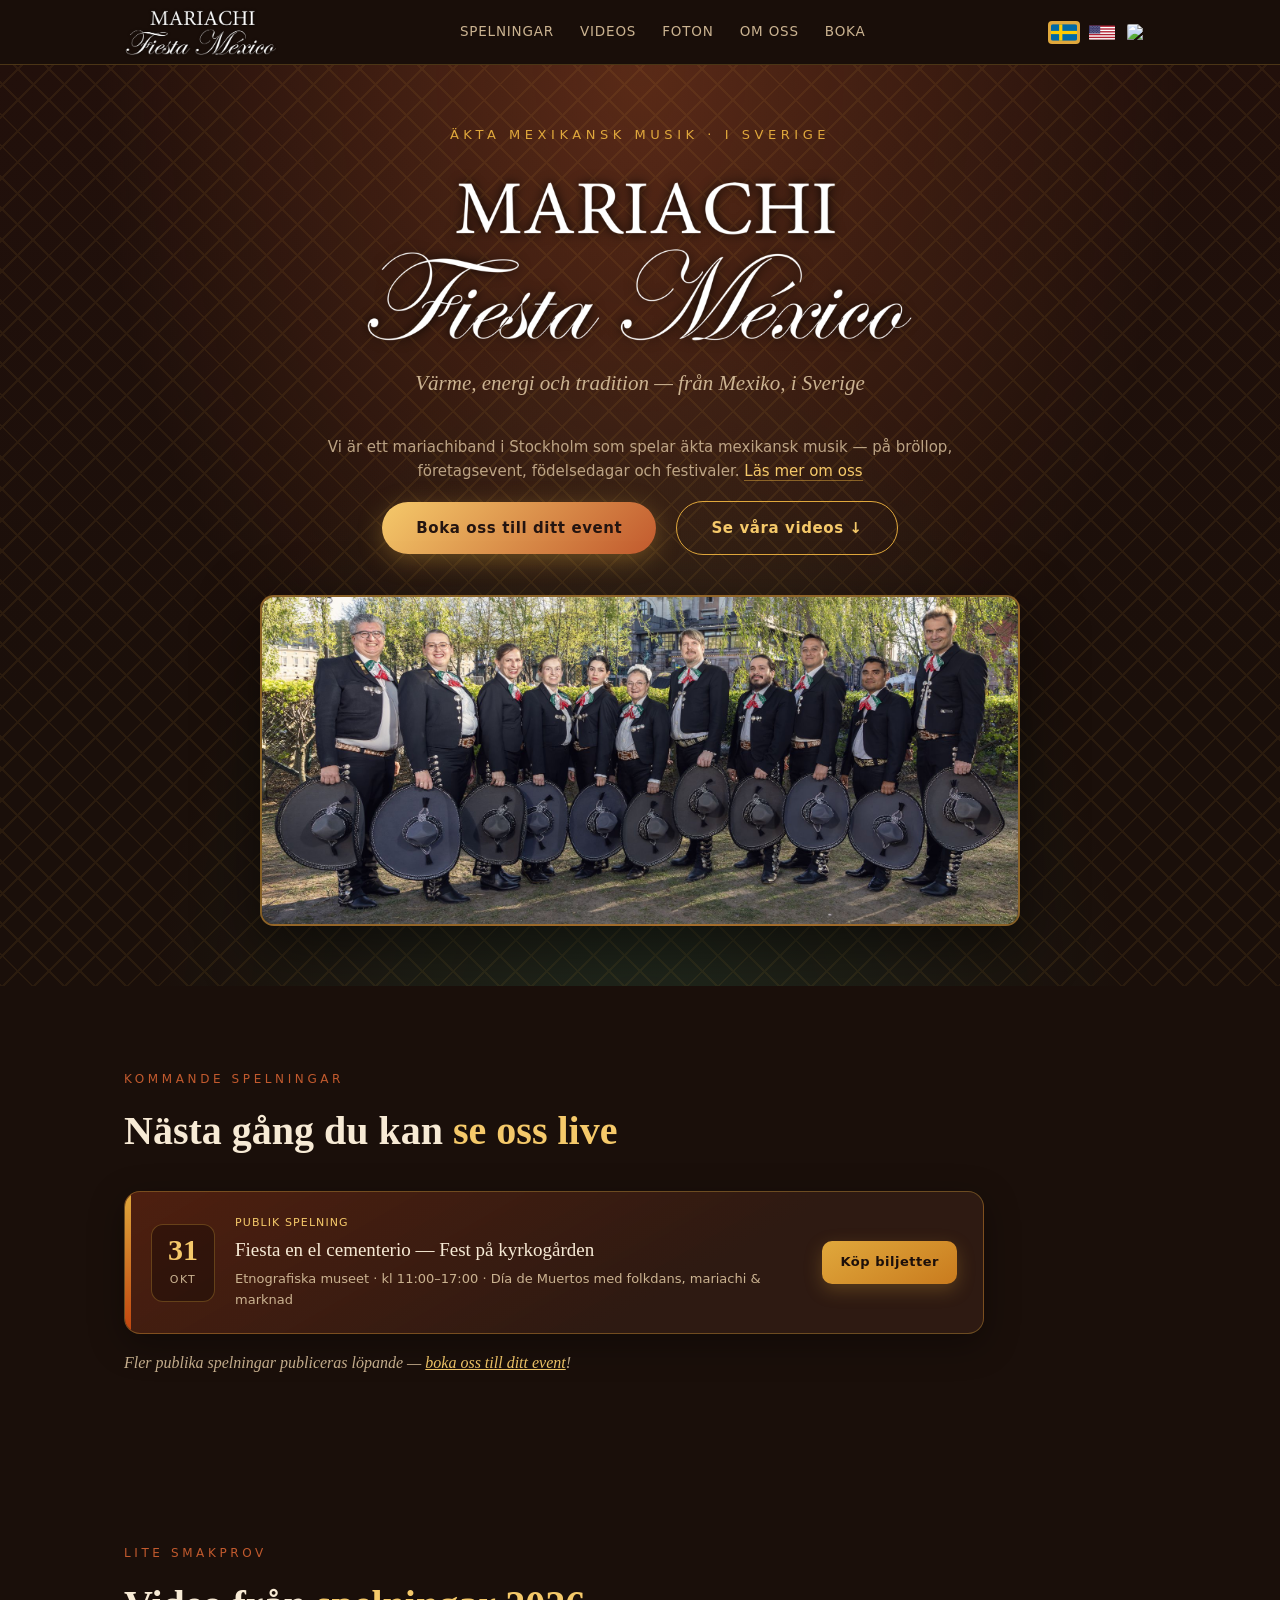
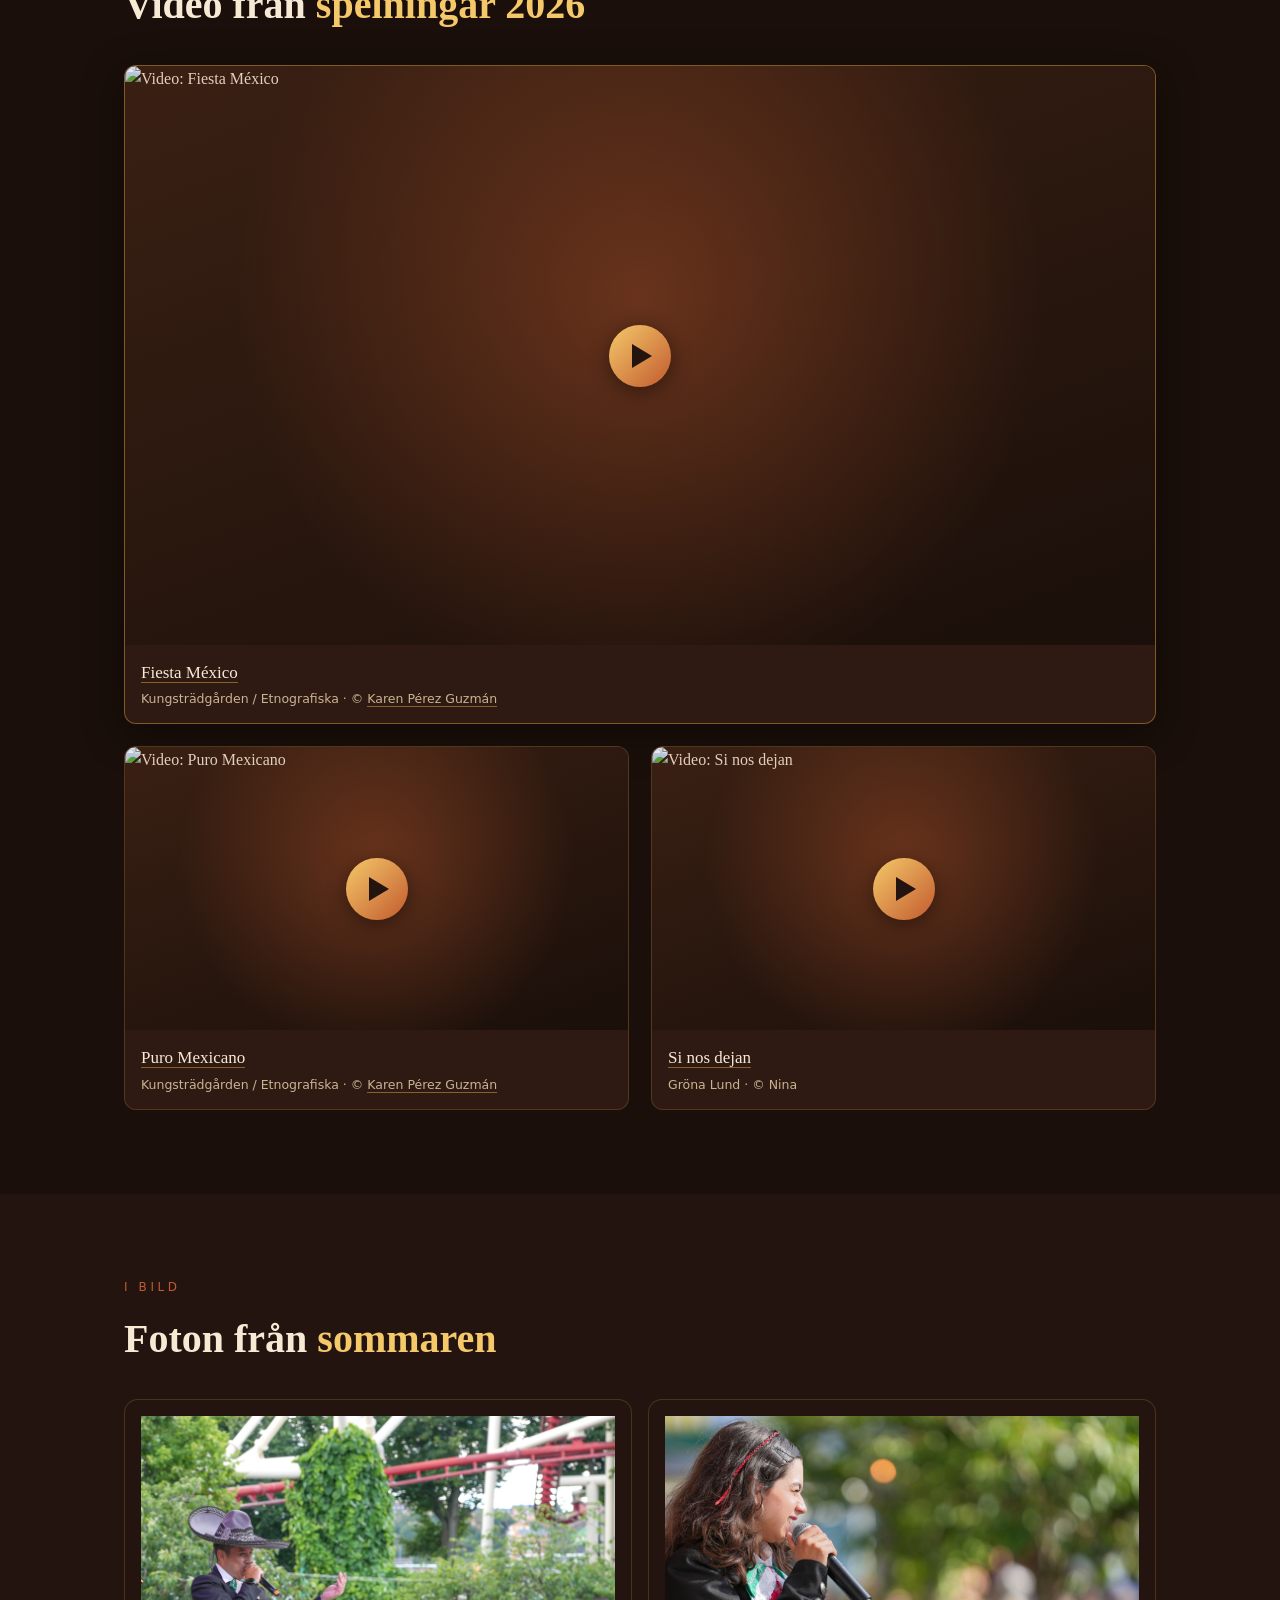
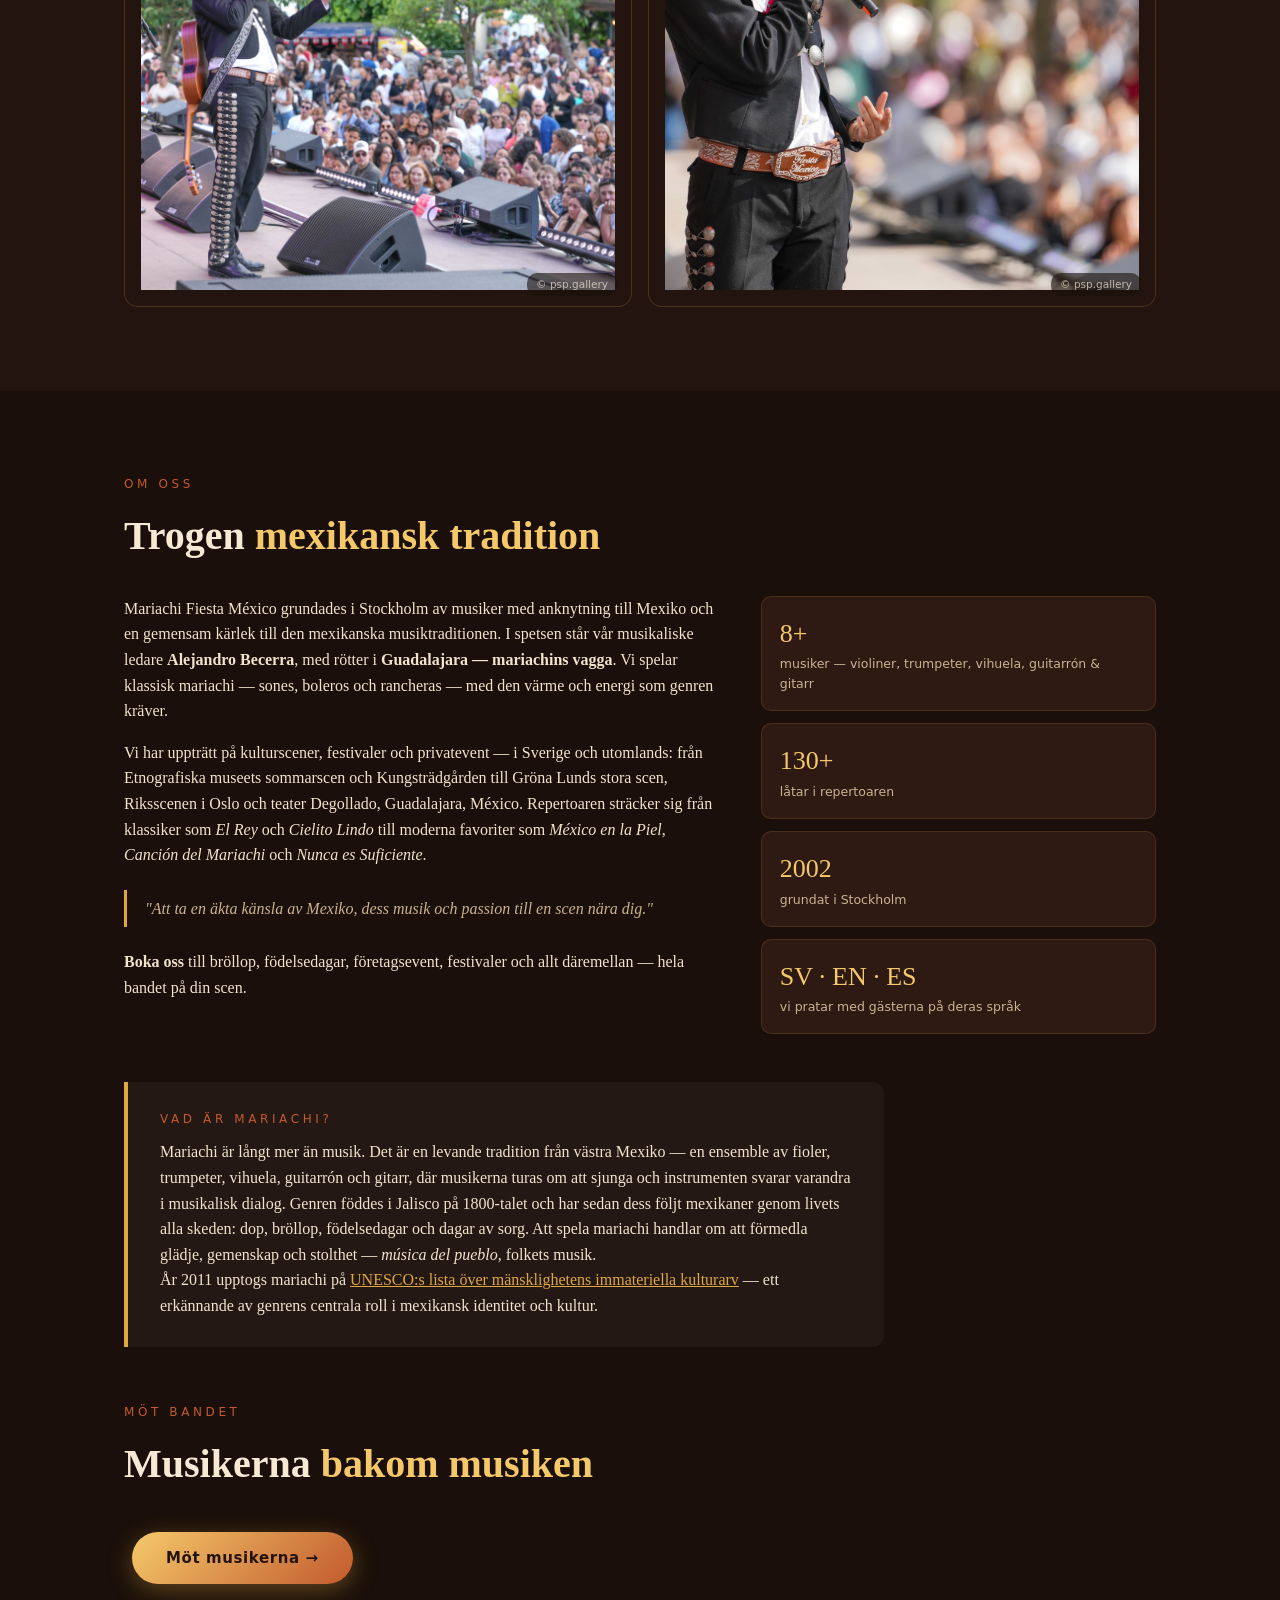
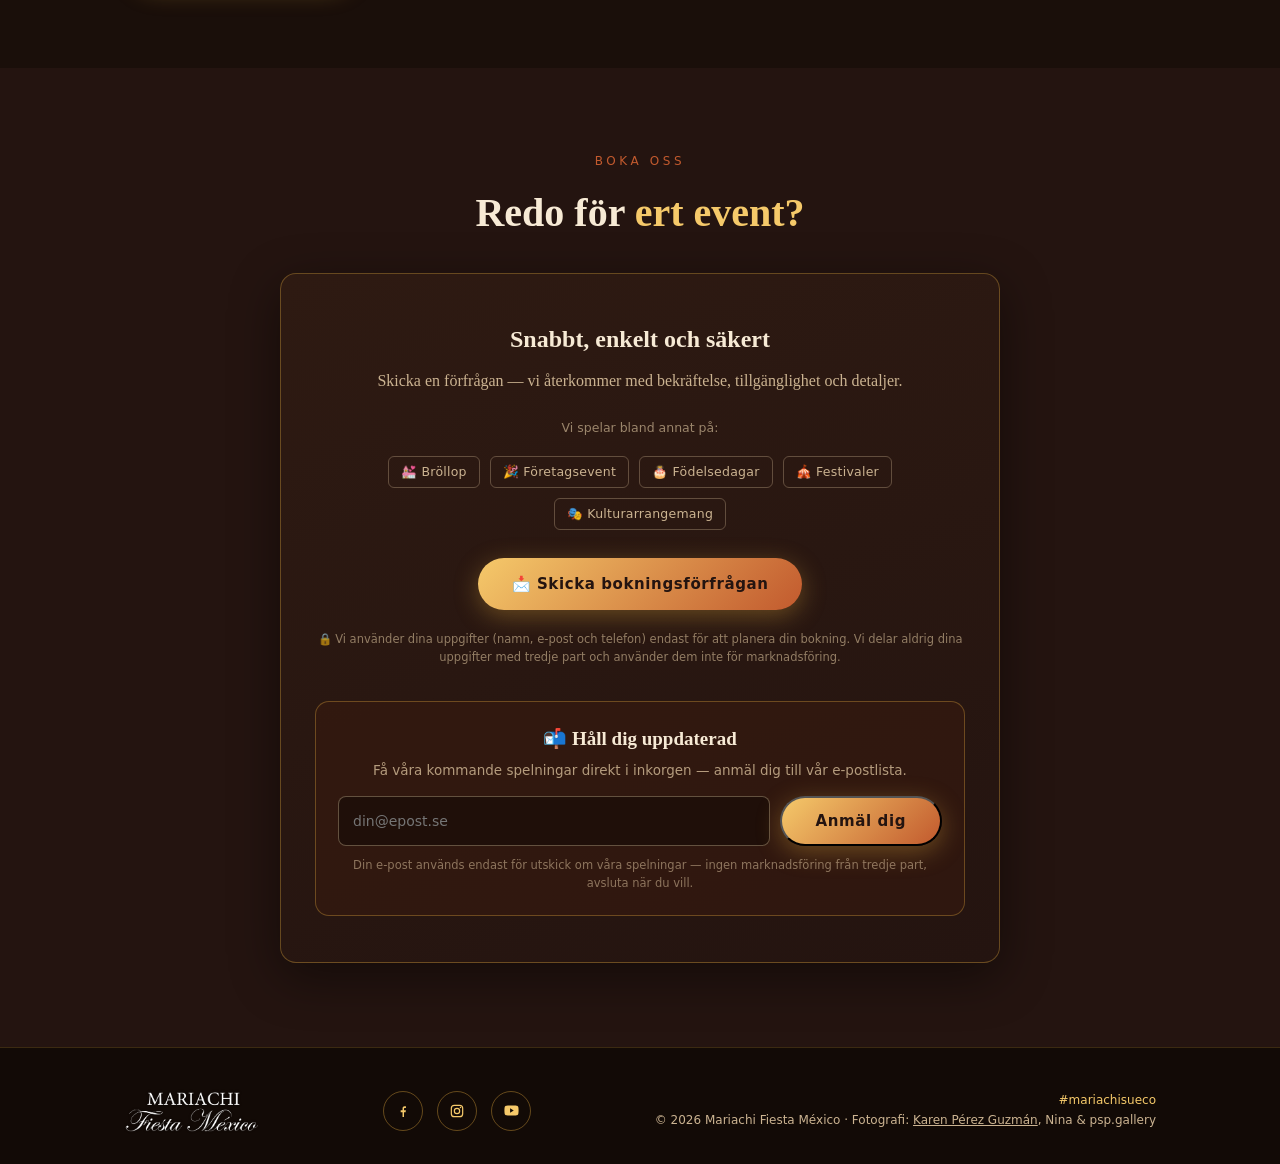
==== commit c9f11755: "Add files via upload" ====
--- a/hybrid/index.html
+++ b/hybrid/index.html
@@ -61,6 +61,7 @@
       <span id="h1-fallback" style="display:none;">MARIACHI<br /><em>Fiesta México</em></span>
     </h1>
     <p class="hero-sub" data-i18n="hero-sub">Värme, energi och tradition — från Mexiko, i Sverige</p>
+    <p class="hero-seo" data-i18n="hero-seo" style="font-family:system-ui,sans-serif;font-size:15px;line-height:1.6;color:rgba(203,179,145,0.9);max-width:640px;margin:0 auto 18px;">Vi är ett mariachiband i Stockholm som spelar äkta mexikansk musik — på bröllop, företagsevent, födelsedagar och festivaler. <a href="#om-oss" data-i18n="hero-omoss" style="color:var(--gold-bright);text-decoration:none;border-bottom:1px solid rgba(224,168,60,0.5);">Läs mer om oss</a></p>
     <a class="btn btn-primary" href="#boka" data-i18n="btn-book">Boka oss till ditt event</a>
     <a class="btn btn-ghost" href="#videos" data-i18n="btn-videos">Se våra videos ↓</a>
     <div class="hero-photo">
@@ -334,6 +335,16 @@
       </div>
       <a class="btn btn-primary" href="mailto:info@mariachi.se" data-i18n="book-btn">📩 Skicka bokningsförfrågan</a>
       <div class="gdpr-note" data-i18n="gdpr">🔒 Vi använder dina uppgifter (namn, e-post och telefon) endast för att planera din bokning. Vi delar aldrig dina uppgifter med tredje part och använder dem inte för marknadsföring.</div>
+
+    <div class="nl-box" style="margin-top:34px;padding:22px;border:1px solid rgba(224,168,60,0.35);border-radius:14px;background:rgba(58,26,14,0.5);">
+      <h3 data-i18n="nl-h" style="margin:0 0 6px;font-size:19px;">📬 Håll dig uppdaterad</h3>
+      <p data-i18n="nl-p" style="font-family:system-ui,sans-serif;font-size:13.5px;color:rgba(203,179,145,0.85);margin:0 0 14px;">Få våra kommande spelningar direkt i inkorgen — anmäl dig till vår e-postlista.</p>
+      <form onsubmit="var e=document.getElementById('nl-email').value;location.href='mailto:info@mariachi.se?subject='+encodeURIComponent('Anmälan till e-postlistan')+'&body='+encodeURIComponent('Anmäl mig till e-postlistan: '+e);return false;" style="display:flex;gap:10px;flex-wrap:wrap;">
+        <input id="nl-email" type="email" required placeholder="din@epost.se" style="flex:1;min-width:180px;padding:10px 14px;border-radius:8px;border:1px solid rgba(203,179,145,0.4);background:rgba(20,10,6,0.6);color:#f3e5cd;font-family:system-ui,sans-serif;font-size:14px;" />
+        <button type="submit" class="btn btn-primary" data-i18n="nl-btn" style="margin:0;">Anmäl dig</button>
+      </form>
+      <div style="font-family:system-ui,sans-serif;font-size:11.5px;color:rgba(203,179,145,0.6);margin-top:10px;" data-i18n="nl-gdpr">Din e-post används endast för utskick om våra spelningar — ingen marknadsföring från tredje part, avsluta när du vill.</div>
+    </div>
     </div>
   </div>
 </section>
@@ -394,7 +405,7 @@
 
 <script data-goatcounter="https://ERAT-KOD.goatcounter.com/count" async src="//gc.zgo.at/count.js"></script>
 
-<script type="module" src="https://static.cloudflareinsights.com/beacon.min.js/v4bc70e2c01a94c73b74392e4234840661791215815920" integrity="sha512-L0ha0OXavK/8okipN9F8BtP84dg9DUhPERbBXzwI6dgTA55d2+yweo3pn5CSFYs45/r8md2+xvUPtTdvTNRfjA==" nonce="zg1vYL3v8MtD7MCHwJkihg==" data-cf-beacon='{"version":"2024.11.0","token":"36b4216ae2dc4d5488c249161e71fe1e","spa":2}' crossorigin="anonymous"></script>
+<script type="module" src="https://static.cloudflareinsights.com/beacon.min.js/v4bc70e2c01a94c73b74392e4234840661791215815920" integrity="sha512-L0ha0OXavK/8okipN9F8BtP84dg9DUhPERbBXzwI6dgTA55d2+yweo3pn5CSFYs45/r8md2+xvUPtTdvTNRfjA==" nonce="hMrYwtQA+tK8iyiZilyAhQ==" data-cf-beacon='{"version":"2024.11.0","token":"36b4216ae2dc4d5488c249161e71fe1e","spa":2}' crossorigin="anonymous"></script>
 </body>
 </html>
 
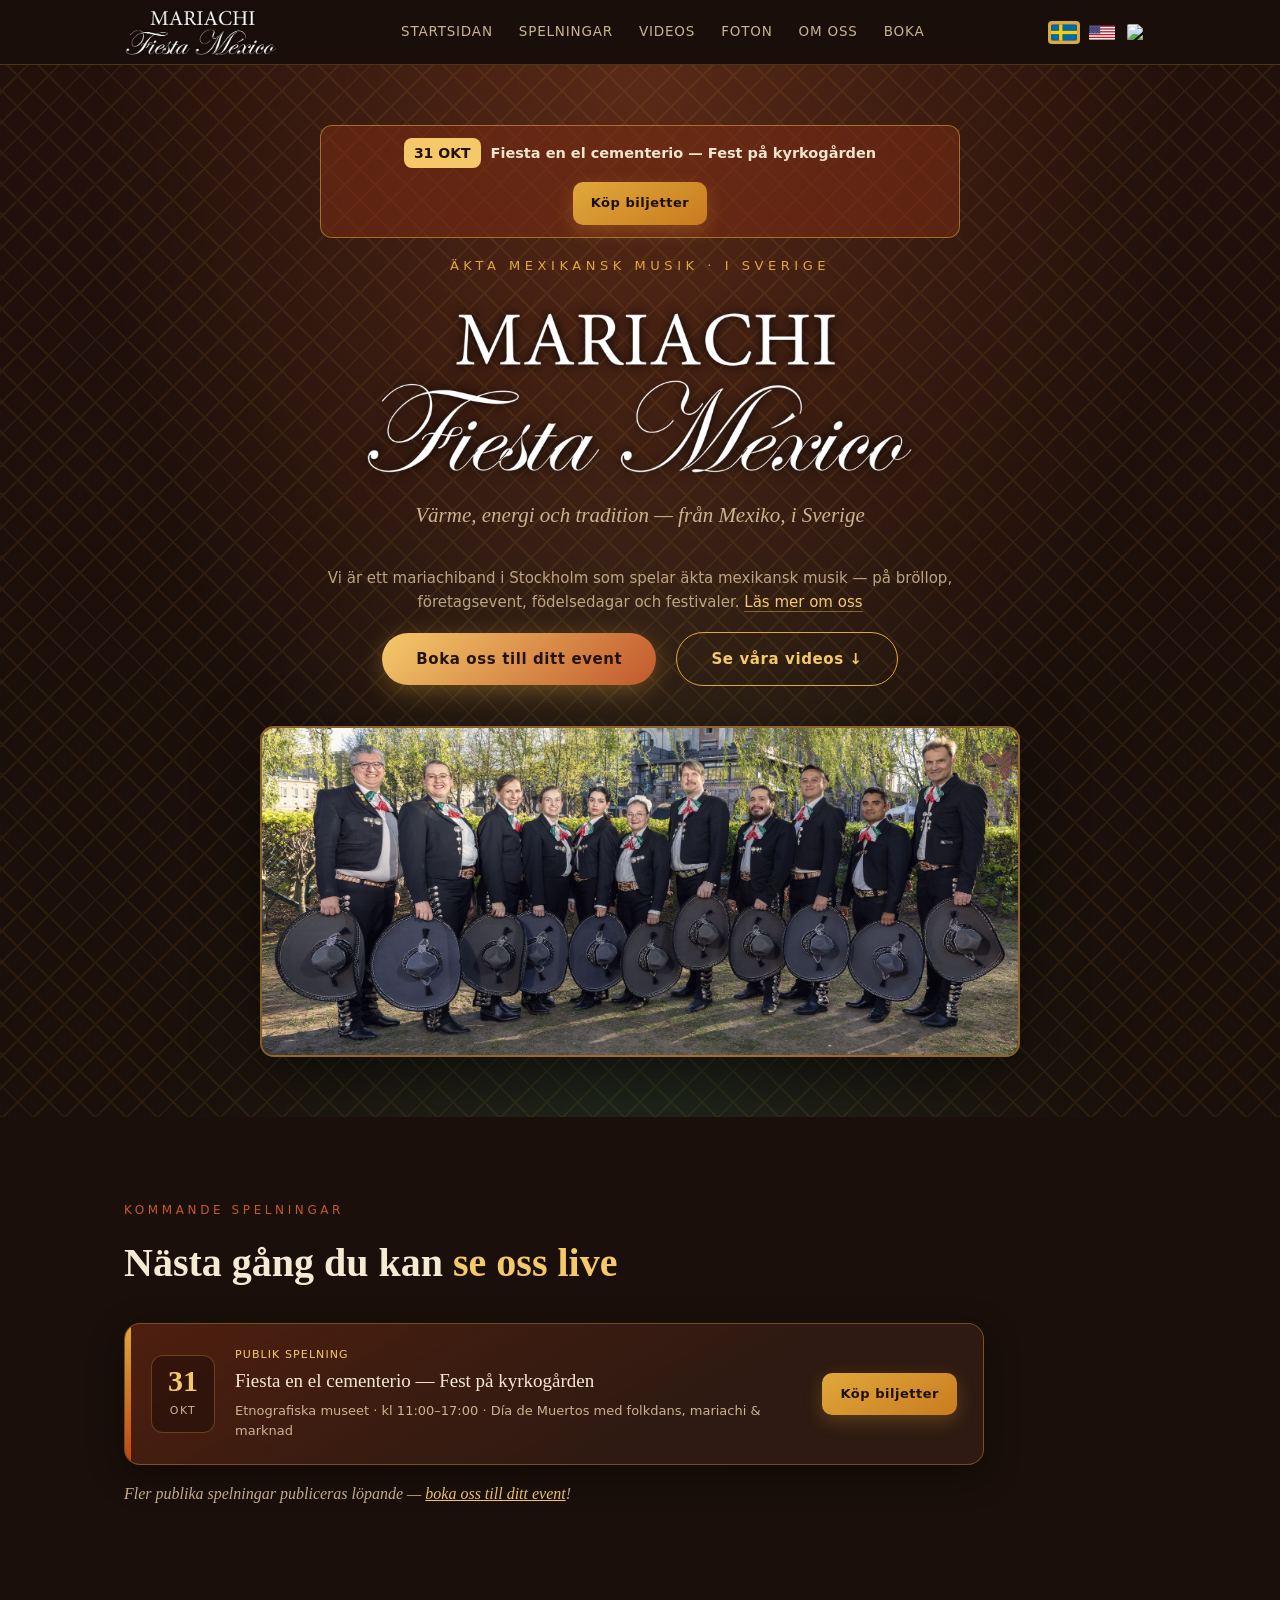
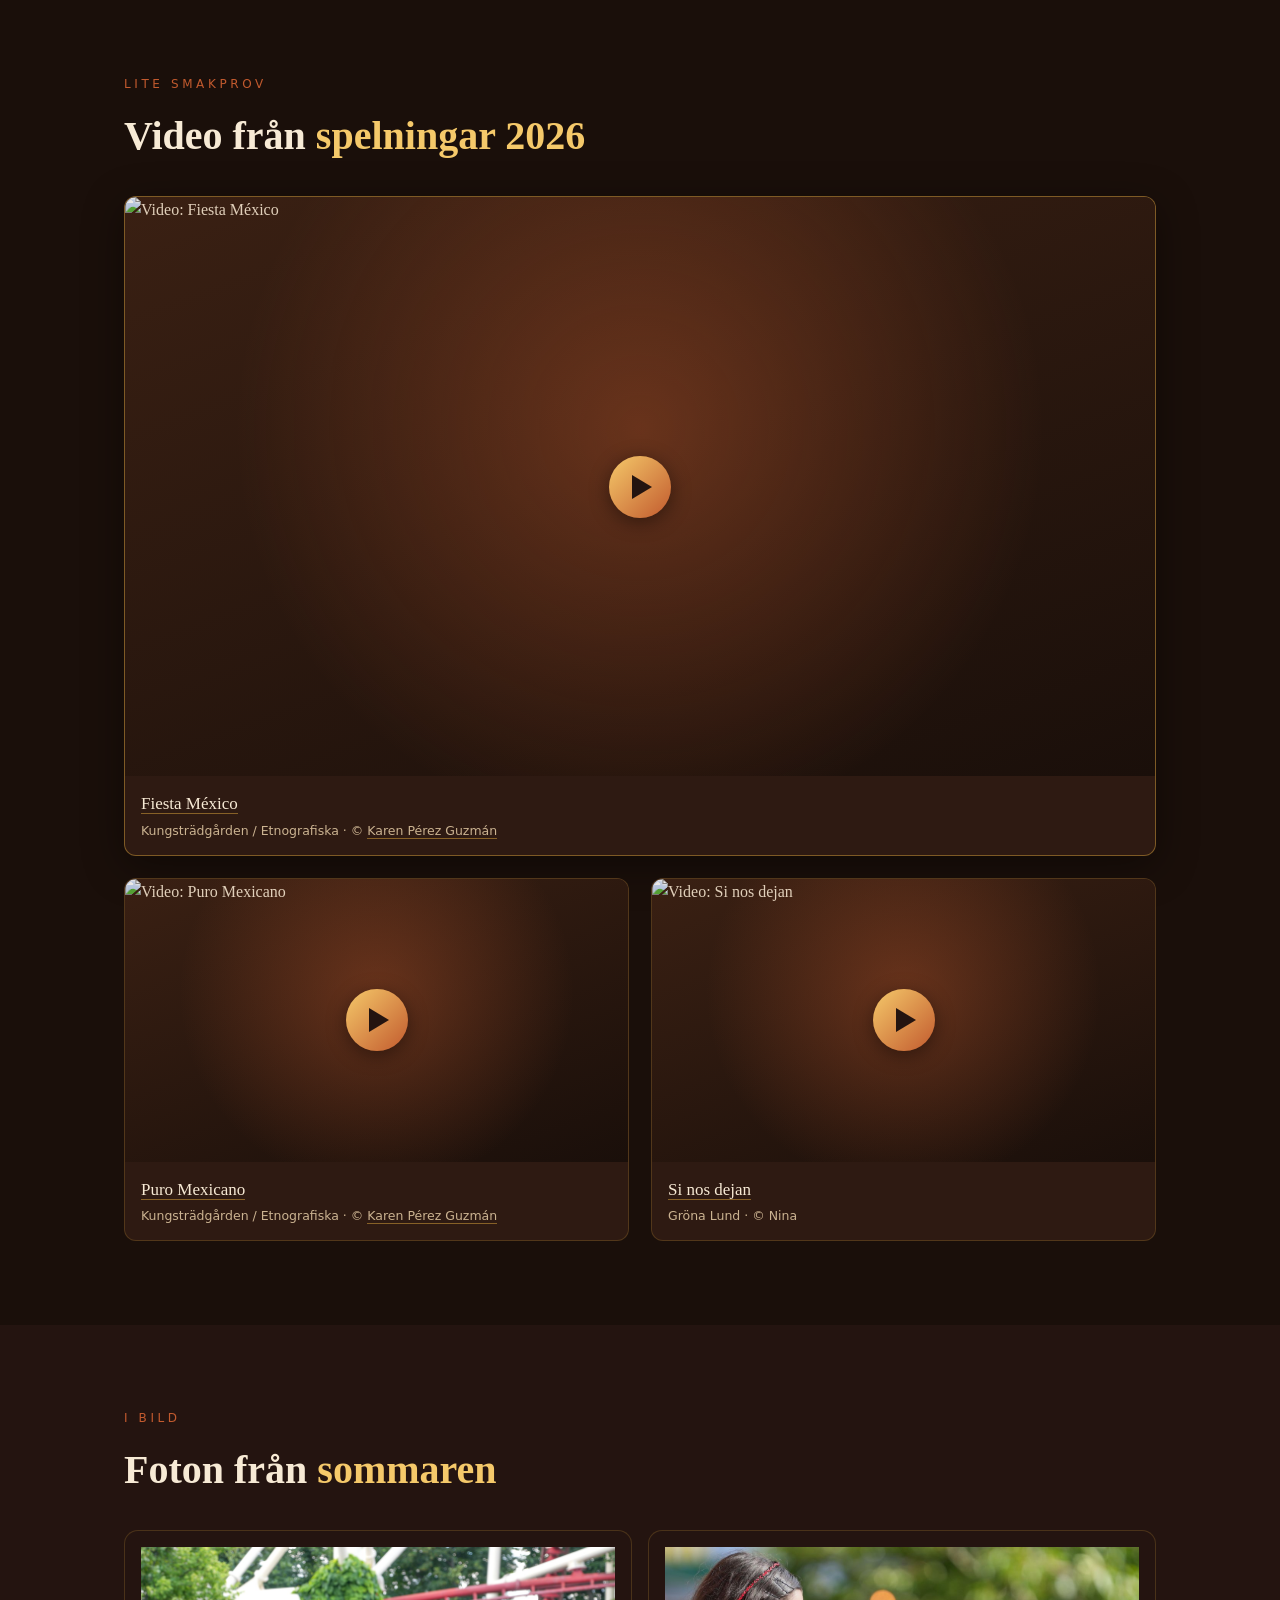
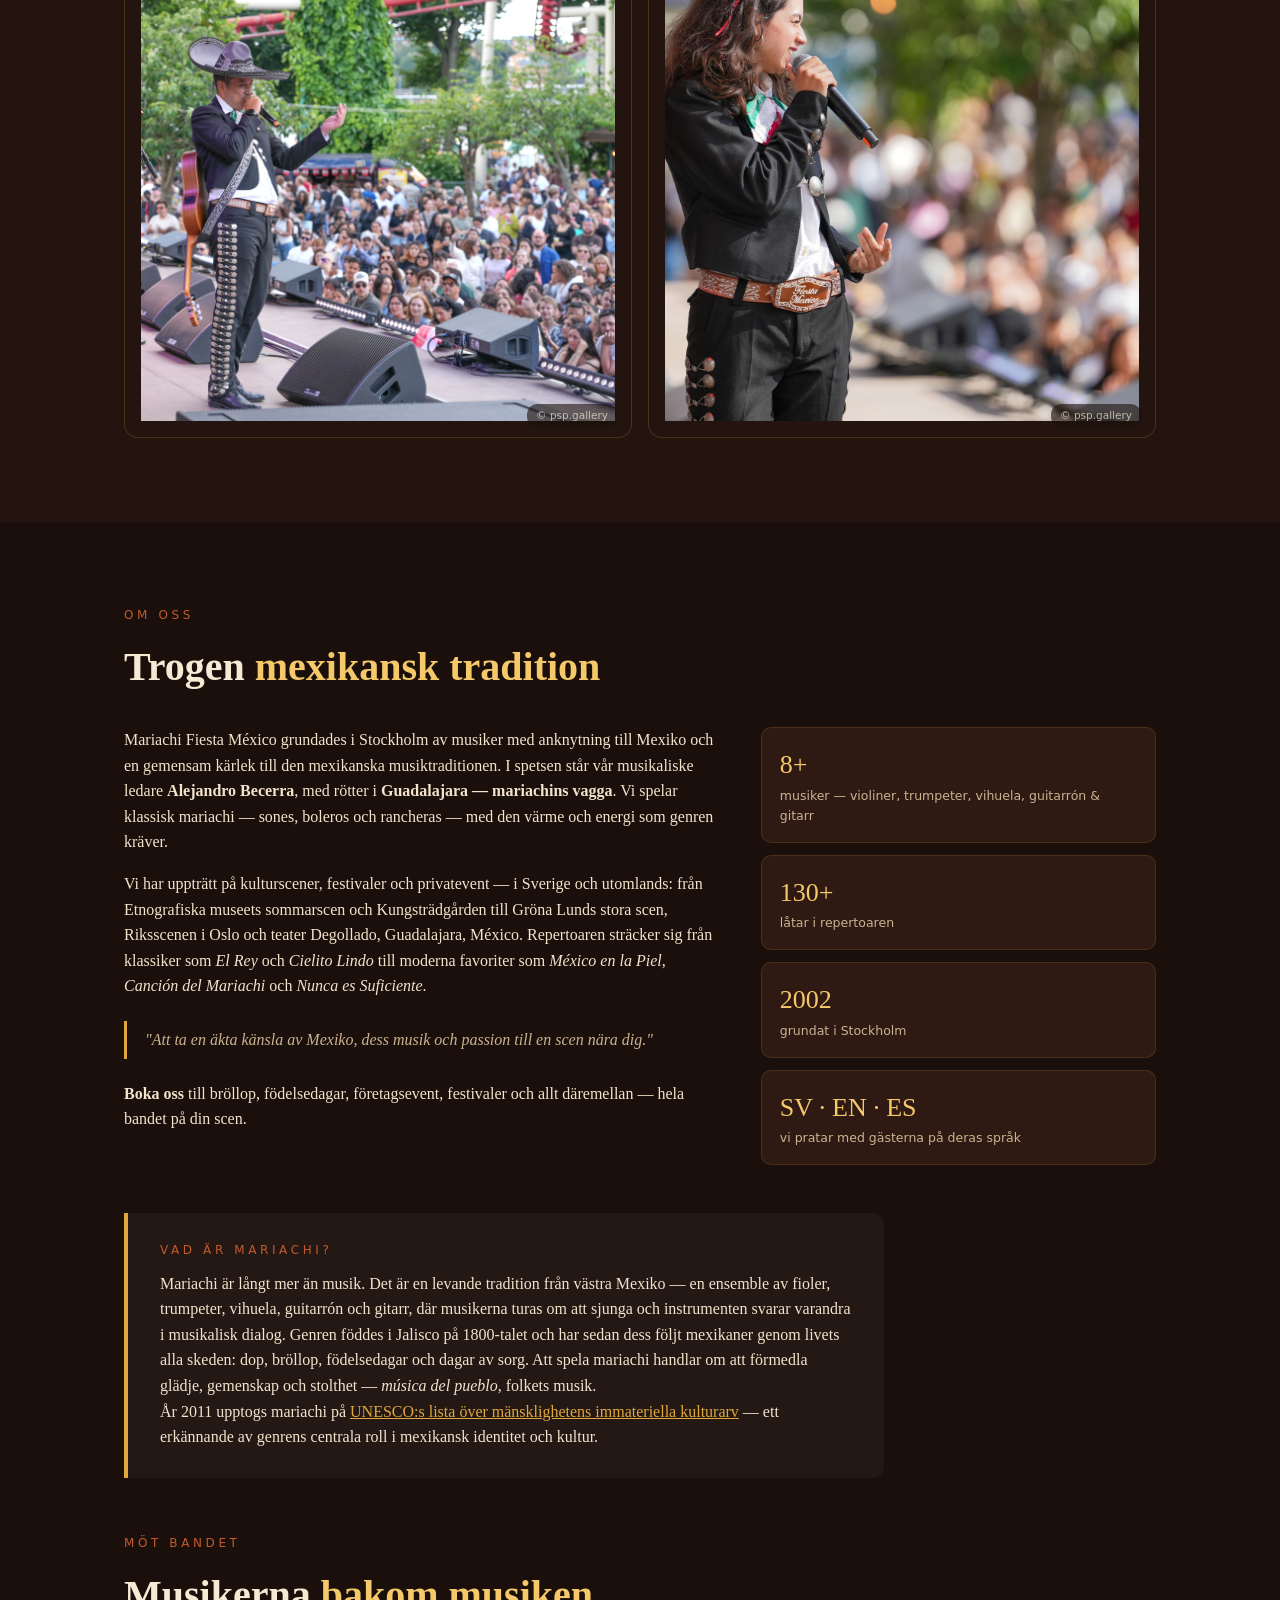
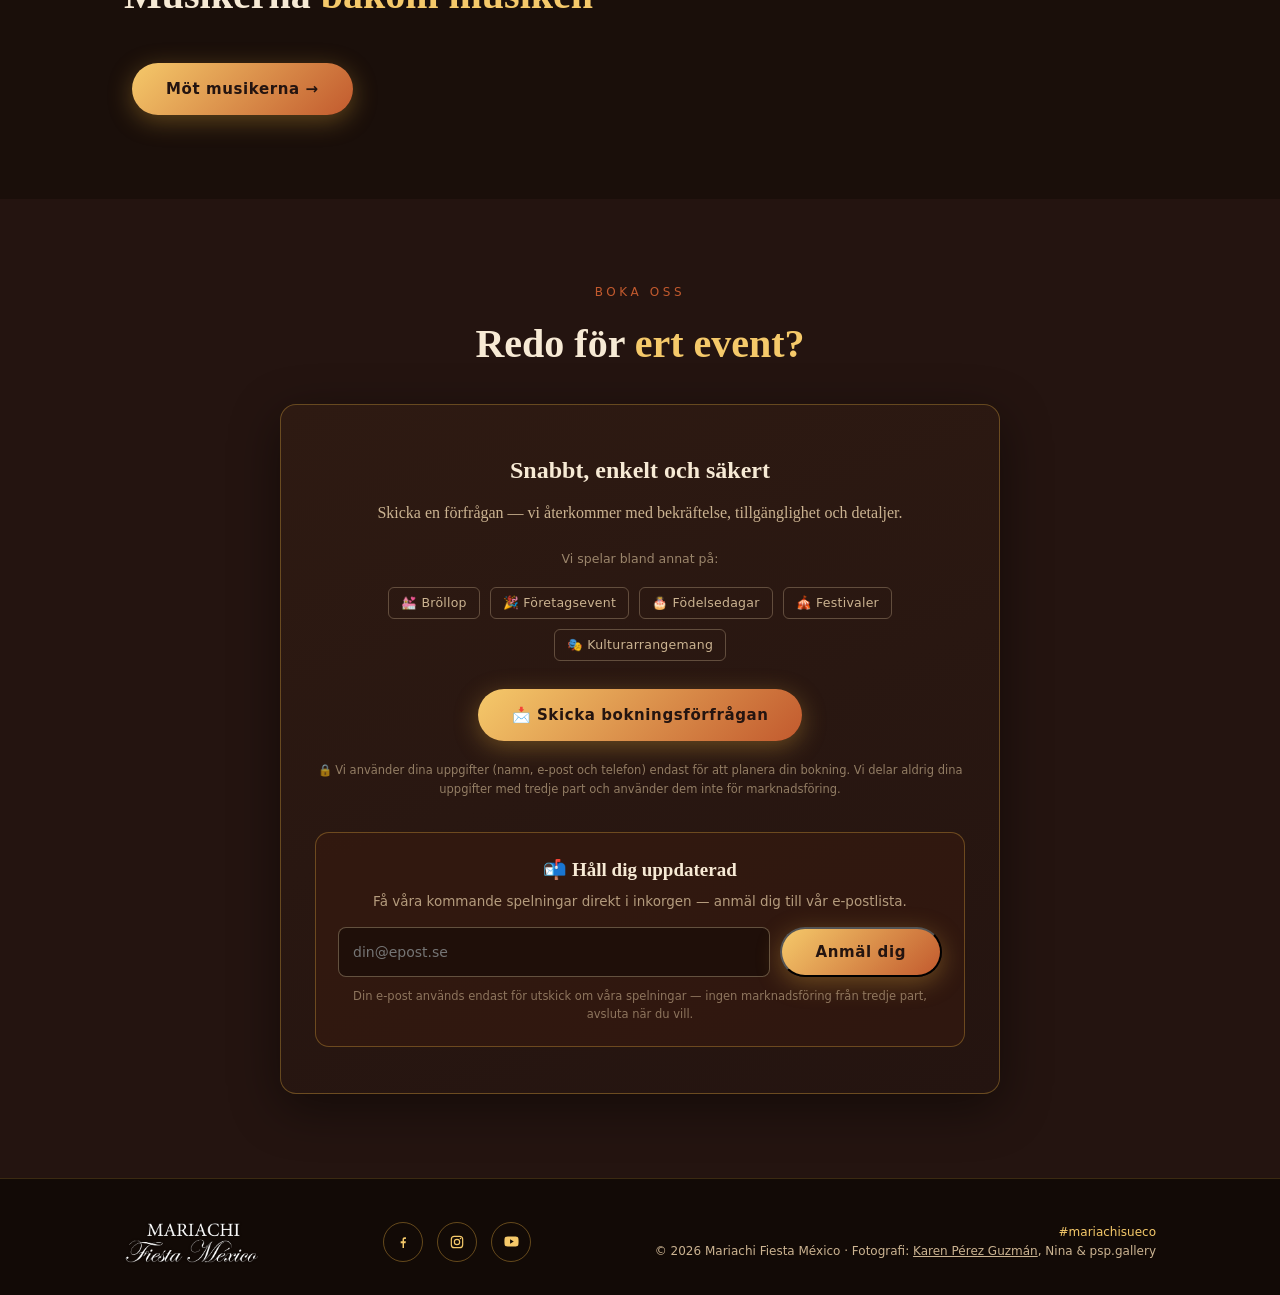
==== commit 7e4a3b74: "Add files via upload" ====
--- a/hybrid/index.html
+++ b/hybrid/index.html
@@ -3,9 +3,56 @@
 <head>
 <meta charset="UTF-8" />
 <meta name="viewport" content="width=device-width, initial-scale=1.0" />
-<title>Mariachi Fiesta México — Äkta mexikansk musik i Sverige</title>
-<meta name="description" content="Mariachi Fiesta México — Stockholms mariachiband. Boka oss till bröllop, event och fest, eller se våra kommande spelningar." />
-<link rel="stylesheet" href="style.css" />
+<title>Mariachi i Stockholm — Mariachi Fiesta México | Bröllop, event & fest</title>
+<meta name="keywords" content="mariachi Stockholm, mariachi Sverige, mariachi band Stockholm, mexikansk musik Stockholm, mariachi bröllop, boka mariachi" />
+  <meta name="description" content="Mariachi Fiesta México är ett mariachiband i Stockholm som spelar äkta mexikansk musik — på bröllop, företagsevent, födelsedagar och festivaler i hela Sverige. Boka oss till ditt event!" />
+<meta property="og:title" content="Mariachi Fiesta México — Mariachi i Stockholm" />
+  <meta property="og:description" content="Äkta mexikansk musik för bröllop, event och fest — boka Sveriges mariachiband!" />
+  <meta property="og:type" content="website" />
+  <meta property="og:image" content="https://bolapersson.github.io/mariachi/Hero.jpg" />
+  <meta property="og:url" content="https://bolapersson.github.io/mariachi/" />
+  <link rel="stylesheet" href="style.css" />
+
+<script type="application/ld+json">
+{
+  "@context": "https://schema.org",
+  "@type": "MusicGroup",
+  "name": "Mariachi Fiesta México",
+  "description": "Mariachiband i Stockholm som spelar äkta mexikansk musik — bröllop, företagsevent, födelsedagar och festivaler i hela Sverige.",
+  "genre": ["Mariachi", "Mexikansk folkmusik", "Regional mexicano"],
+  "url": "https://bolapersson.github.io/mariachi/",
+  "logo": "https://bolapersson.github.io/mariachi/Logo_Transparent.png",
+  "image": "https://bolapersson.github.io/mariachi/Hero.jpg",
+  "email": "info@mariachi.se",
+  "locationCreated": { "@type": "Place", "name": "Stockholm, Sverige" },
+  "areaServed": { "@type": "Country", "name": "Sverige" },
+  "address": { "@type": "PostalAddress", "addressLocality": "Stockholm", "addressCountry": "SE" },
+  "sameAs": [
+    "https://www.facebook.com/fiestamexico",
+    "https://www.instagram.com/fiestamexico/",
+    "https://www.youtube.com/@fiestamexico"
+  ],
+  "event": [
+    {
+      "@type": "Event",
+      "name": "Fiesta en el cementerio — Fest på kyrkogården",
+      "startDate": "2026-10-31T11:00:00",
+      "endDate": "2026-10-31T17:00:00",
+      "eventStatus": "https://schema.org/EventScheduled",
+      "location": {
+        "@type": "Place",
+        "name": "Etnografiska museet",
+        "address": { "@type": "PostalAddress", "addressLocality": "Stockholm", "addressCountry": "SE" }
+      },
+      "offers": {
+        "@type": "Offer",
+        "url": "https://www.etnografiskamuseet.se/kalendarium/program/de-dodas-dag2/2026-10-31/",
+        "availability": "https://schema.org/InStock"
+      }
+    }
+  ]
+}
+</script>
 </head>
 <body>
 
@@ -20,6 +67,7 @@
       </div>
     </div>
     <nav>
+      <a href="#top" data-i18n="nav-home">Startsidan</a>
       <a href="#spelningar" data-i18n="nav-gigs">Spelningar</a>
       <a href="#videos" data-i18n="nav-videos">Videos</a>
       <a href="#foton" data-i18n="nav-photos">Foton</a>
@@ -52,9 +100,17 @@
 
 
 
-<header class="hero">
+<header class="hero" id="top">
   <div class="hero-pattern"></div>
   <div class="hero-inner">
+    
+    <div id="next-gig-banner" style="margin:0 auto 18px;max-width:640px;padding:12px 18px;border:1px solid rgba(224,168,60,0.55);border-radius:12px;background:rgba(122,45,20,0.55);display:flex;align-items:center;gap:14px;flex-wrap:wrap;justify-content:center;">
+      <div style="font-family:system-ui,sans-serif;display:flex;align-items:center;gap:10px;">
+        <span style="background:var(--gold-bright,#e0a83c);color:#241007;font-weight:700;border-radius:8px;padding:4px 10px;font-size:14px;white-space:nowrap;">31 OKT</span>
+        <span style="color:#f3e5cd;font-size:14.5px;font-weight:600;" data-i18n="banner-t">Fiesta en el cementerio — Fest på kyrkogården</span>
+      </div>
+      <a class="gig-cta" href="https://www.etnografiskamuseet.se/kalendarium/program/de-dodas-dag2/2026-10-31/" target="_blank" rel="noopener" data-i18n="banner-btn" style="white-space:nowrap;">Köp biljetter</a>
+    </div>
     <div class="hero-kicker" data-i18n="hero-kicker">Äkta mexikansk musik · i Sverige</div>
     <h1 style="line-height:1;">
       <img src="Logo_Transparent.png" alt="Mariachi Fiesta México" style="width:min(560px,90vw);height:auto;display:block;margin:0 auto;" onerror="this.style.display='none';document.getElementById('h1-fallback').style.display='block';" />
@@ -65,7 +121,7 @@
     <a class="btn btn-primary" href="#boka" data-i18n="btn-book">Boka oss till ditt event</a>
     <a class="btn btn-ghost" href="#videos" data-i18n="btn-videos">Se våra videos ↓</a>
     <div class="hero-photo">
-      <img src="Hero.jpg" alt="Mariachi Fiesta México — hela bandet" style="width:100%;height:auto;object-fit:contain;" />
+      <img src="Hero.jpg" alt="Mariachi Fiesta México — mariachiband i Stockholm med hela bandet i traditionella charro-dräkter" style="width:100%;height:auto;object-fit:contain;" />
     </div>
   </div>
 </header>
@@ -196,7 +252,6 @@
         </div>
         <div class="member-name">Alejandro</div>
         <div class="member-role" data-i18n="m-alejandro-role">Fiol, vihuela &amp; sång</div>
-        <p class="member-bio" data-i18n="m-alejandro-bio">Lorem ipsum dolor sit amet, consectetur adipiscing elit. Sed do eiusmod tempor incididunt ut labore et dolore magna aliqua. Ut enim ad minim veniam, quis nostrud exercitation ullamco laboris nisi.</p>
       </a>
 
 
@@ -206,7 +261,6 @@
         </div>
         <div class="member-name">Annemarieke</div>
         <div class="member-role" data-i18n="m-annemarieke-role">Fiol &amp; sång</div>
-        <p class="member-bio" data-i18n="m-annemarieke-bio">Lorem ipsum dolor sit amet, consectetur adipiscing elit. Sed do eiusmod tempor incididunt ut labore et dolore magna aliqua. Ut enim ad minim veniam, quis nostrud exercitation ullamco laboris nisi.</p>
       </a>
 
 
@@ -216,7 +270,6 @@
         </div>
         <div class="member-name">Daniel</div>
         <div class="member-role" data-i18n="m-daniel-role">Trumpet</div>
-        <p class="member-bio" data-i18n="m-daniel-bio">Lorem ipsum dolor sit amet, consectetur adipiscing elit. Sed do eiusmod tempor incididunt ut labore et dolore magna aliqua. Ut enim ad minim veniam, quis nostrud exercitation ullamco laboris nisi.</p>
       </a>
 
 
@@ -226,7 +279,6 @@
         </div>
         <div class="member-name">Daniela</div>
         <div class="member-role" data-i18n="m-daniela-role">Fiol &amp; sång</div>
-        <p class="member-bio" data-i18n="m-daniela-bio">Lorem ipsum dolor sit amet, consectetur adipiscing elit. Sed do eiusmod tempor incididunt ut labore et dolore magna aliqua. Ut enim ad minim veniam, quis nostrud exercitation ullamco laboris nisi.</p>
       </a>
 
 
@@ -236,7 +288,6 @@
         </div>
         <div class="member-name">Eric</div>
         <div class="member-role" data-i18n="m-eric-role">Gitarr &amp; sång</div>
-        <p class="member-bio" data-i18n="m-eric-bio">Lorem ipsum dolor sit amet, consectetur adipiscing elit. Sed do eiusmod tempor incididunt ut labore et dolore magna aliqua. Ut enim ad minim veniam, quis nostrud exercitation ullamco laboris nisi.</p>
       </a>
 
 
@@ -248,7 +299,6 @@
         </div>
         <div class="member-name">Fernando</div>
         <div class="member-role" data-i18n="m-fernando-role">Gitarr &amp; sång</div>
-        <p class="member-bio" data-i18n="m-fernando-bio">Lorem ipsum dolor sit amet, consectetur adipiscing elit. Sed do eiusmod tempor incididunt ut labore et dolore magna aliqua. Ut enim ad minim veniam, quis nostrud exercitation ullamco laboris nisi.</p>
       </a>
 
 
@@ -258,7 +308,6 @@
         </div>
         <div class="member-name">Helena</div>
         <div class="member-role" data-i18n="m-helena-role">Fiol</div>
-        <p class="member-bio" data-i18n="m-helena-bio">Lorem ipsum dolor sit amet, consectetur adipiscing elit. Sed do eiusmod tempor incididunt ut labore et dolore magna aliqua. Ut enim ad minim veniam, quis nostrud exercitation ullamco laboris nisi.</p>
       </a>
 
 
@@ -268,7 +317,6 @@
         </div>
         <div class="member-name">Niklas</div>
         <div class="member-role" data-i18n="m-niklas-role">Guitarrón</div>
-        <p class="member-bio" data-i18n="m-niklas-bio">Lorem ipsum dolor sit amet, consectetur adipiscing elit. Sed do eiusmod tempor incididunt ut labore et dolore magna aliqua. Ut enim ad minim veniam, quis nostrud exercitation ullamco laboris nisi.</p>
       </a>
 
 
@@ -278,7 +326,6 @@
         </div>
         <div class="member-name">Ola</div>
         <div class="member-role" data-i18n="m-ola-role">Trumpet &amp; sång</div>
-        <p class="member-bio" data-i18n="m-ola-bio">Skolad i kulturskolans trumpetklass och hos erfarna sångpedagoger. Har spelat i kommunal musikkår, sjungit i motettkörer och Kungliga Filharmoniska kören. Med i Mariachi Fiesta México nästan från början.</p>
       </a>
 
 
@@ -288,7 +335,6 @@
         </div>
         <div class="member-name">Sebastian</div>
         <div class="member-role" data-i18n="m-sebastian-role">Vihuela &amp; sång</div>
-        <p class="member-bio" data-i18n="m-sebastian-bio">Lorem ipsum dolor sit amet, consectetur adipiscing elit. Sed do eiusmod tempor incididunt ut labore et dolore magna aliqua. Ut enim ad minim veniam, quis nostrud exercitation ullamco laboris nisi.</p>
       </a>
 
 
@@ -298,7 +344,6 @@
         </div>
         <div class="member-name">Sigrid</div>
         <div class="member-role" data-i18n="m-sigrid-role">Fiol</div>
-        <p class="member-bio" data-i18n="m-sigrid-bio">Lorem ipsum dolor sit amet, consectetur adipiscing elit. Sed do eiusmod tempor incididunt ut labore et dolore magna aliqua. Ut enim ad minim veniam, quis nostrud exercitation ullamco laboris nisi.</p>
       </a>
 
 
@@ -308,7 +353,6 @@
         </div>
         <div class="member-name">Simone</div>
         <div class="member-role" data-i18n="m-simone-role">Fiol</div>
-        <p class="member-bio" data-i18n="m-simone-bio">Lorem ipsum dolor sit amet, consectetur adipiscing elit. Sed do eiusmod tempor incididunt ut labore et dolore magna aliqua. Ut enim ad minim veniam, quis nostrud exercitation ullamco laboris nisi.</p>
       </a>
 
       
@@ -359,7 +403,7 @@
       </div>
     </div>
     <div class="socials">
-      <a class="social" href="https://www.facebook.com/search/top?q=mariachi%20fiesta%20m%C3%A9xico" target="_blank" rel="noopener" title="Facebook — Mariachi Fiesta México">
+      <a class="social" href="https://www.facebook.com/fiestamexico" target="_blank" rel="noopener" title="Facebook — Mariachi Fiesta México">
         <svg width="16" height="16" viewBox="0 0 24 24" fill="currentColor"><path d="M13.5 21v-7h2.4l.4-3h-2.8V9.1c0-.9.3-1.5 1.6-1.5h1.3V4.9c-.2 0-1-.1-1.9-.1-1.9 0-3.2 1.2-3.2 3.3V11H8.5v3h2.8v7h2.2z"/></svg>
       </a>
       <a class="social" href="https://www.instagram.com/fiestamexico/" target="_blank" rel="noopener" title="Instagram — @fiestamexico">
@@ -405,7 +449,7 @@
 
 <script data-goatcounter="https://ERAT-KOD.goatcounter.com/count" async src="//gc.zgo.at/count.js"></script>
 
-<script type="module" src="https://static.cloudflareinsights.com/beacon.min.js/v4bc70e2c01a94c73b74392e4234840661791215815920" integrity="sha512-L0ha0OXavK/8okipN9F8BtP84dg9DUhPERbBXzwI6dgTA55d2+yweo3pn5CSFYs45/r8md2+xvUPtTdvTNRfjA==" nonce="hMrYwtQA+tK8iyiZilyAhQ==" data-cf-beacon='{"version":"2024.11.0","token":"36b4216ae2dc4d5488c249161e71fe1e","spa":2}' crossorigin="anonymous"></script>
+<script type="module" src="https://static.cloudflareinsights.com/beacon.min.js/v4bc70e2c01a94c73b74392e4234840661791215815920" integrity="sha512-L0ha0OXavK/8okipN9F8BtP84dg9DUhPERbBXzwI6dgTA55d2+yweo3pn5CSFYs45/r8md2+xvUPtTdvTNRfjA==" nonce="nXVV614Vpd87JGSw7Z4KDw==" data-cf-beacon='{"version":"2024.11.0","token":"36b4216ae2dc4d5488c249161e71fe1e","spa":2}' crossorigin="anonymous"></script>
 </body>
 </html>
 
